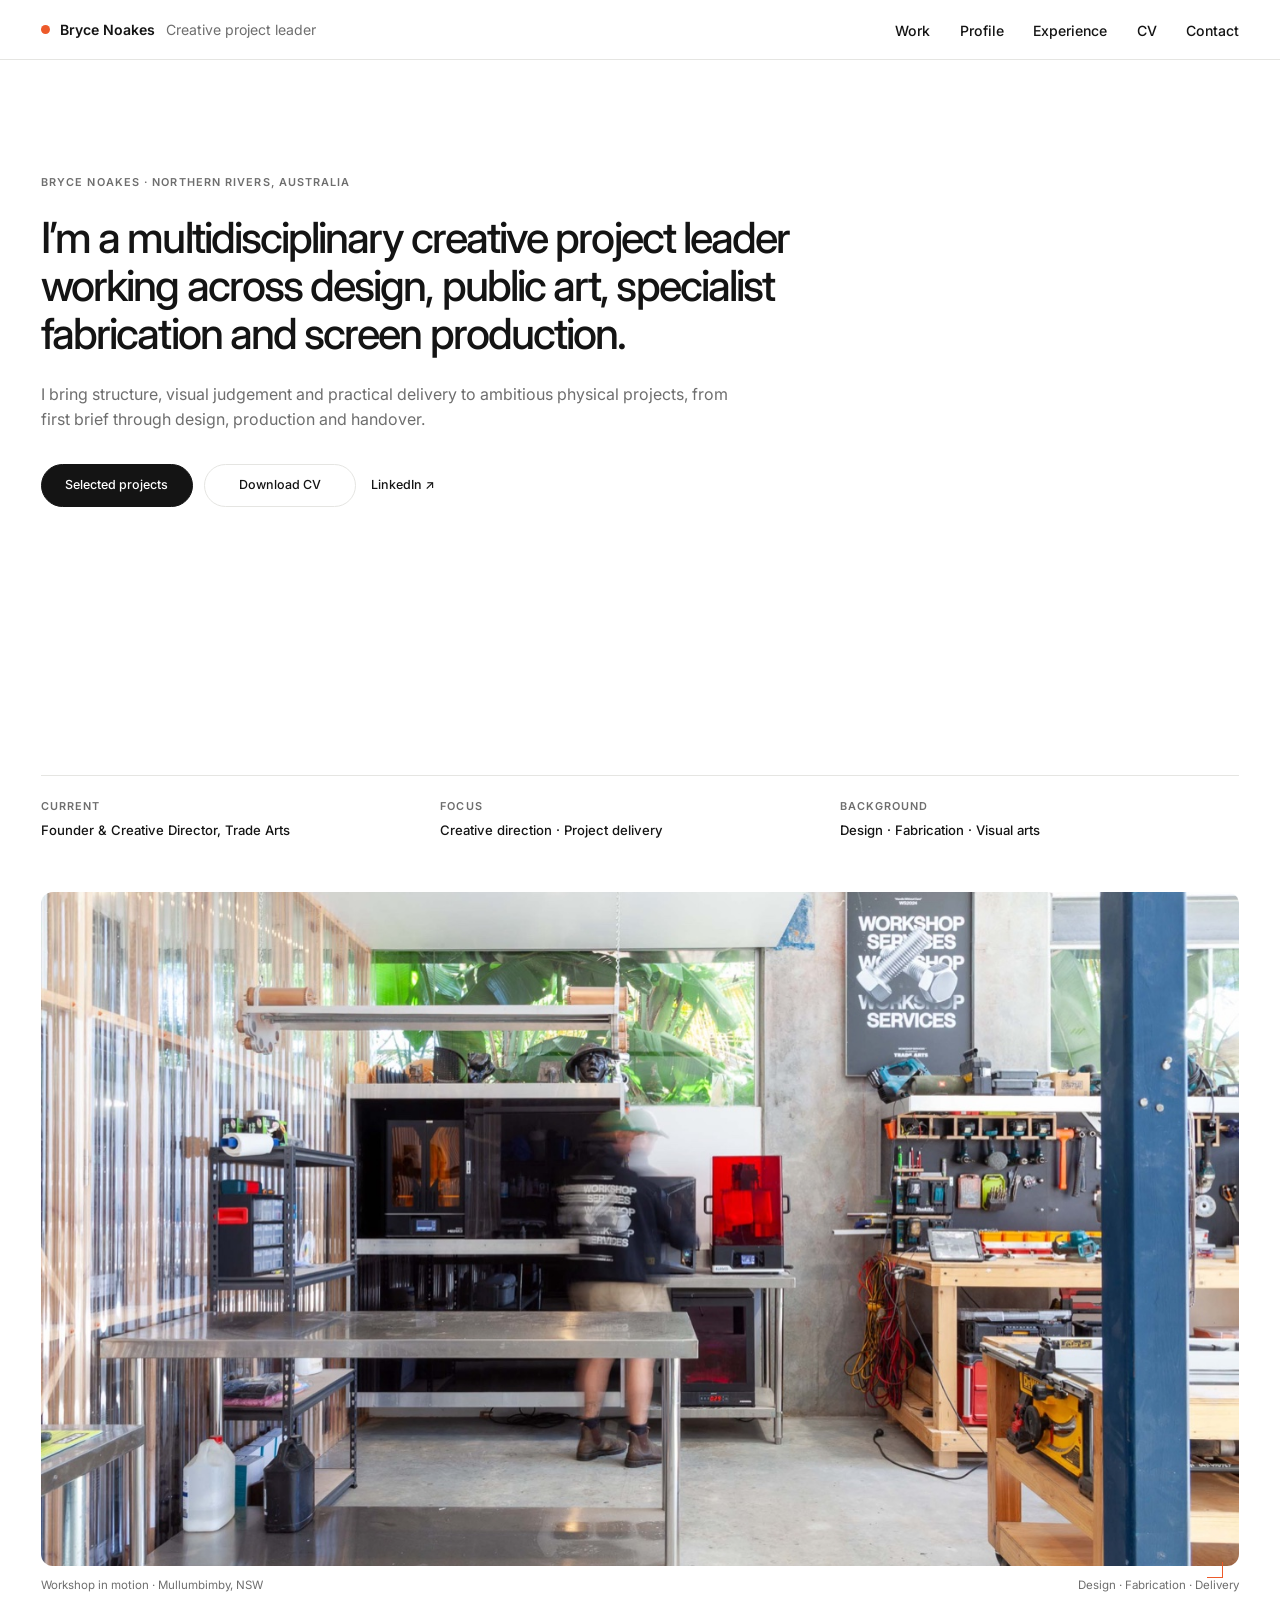
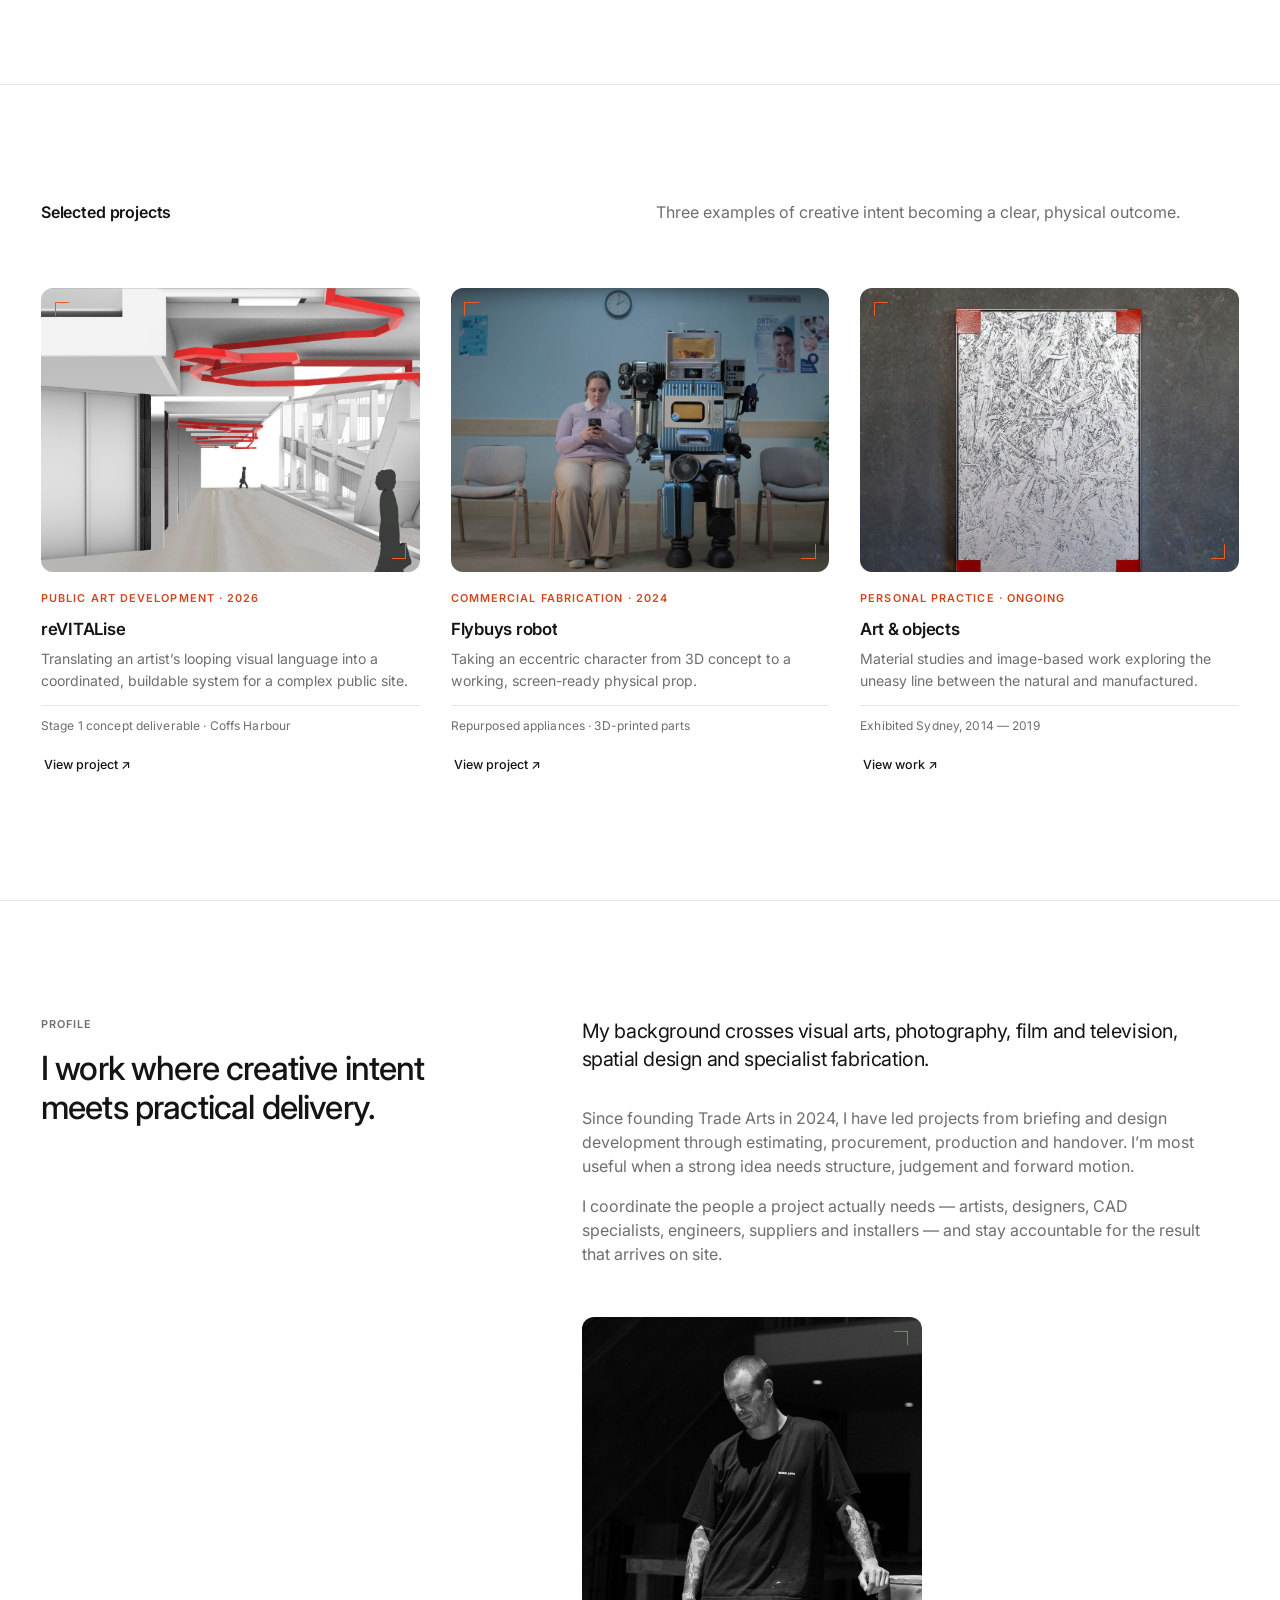
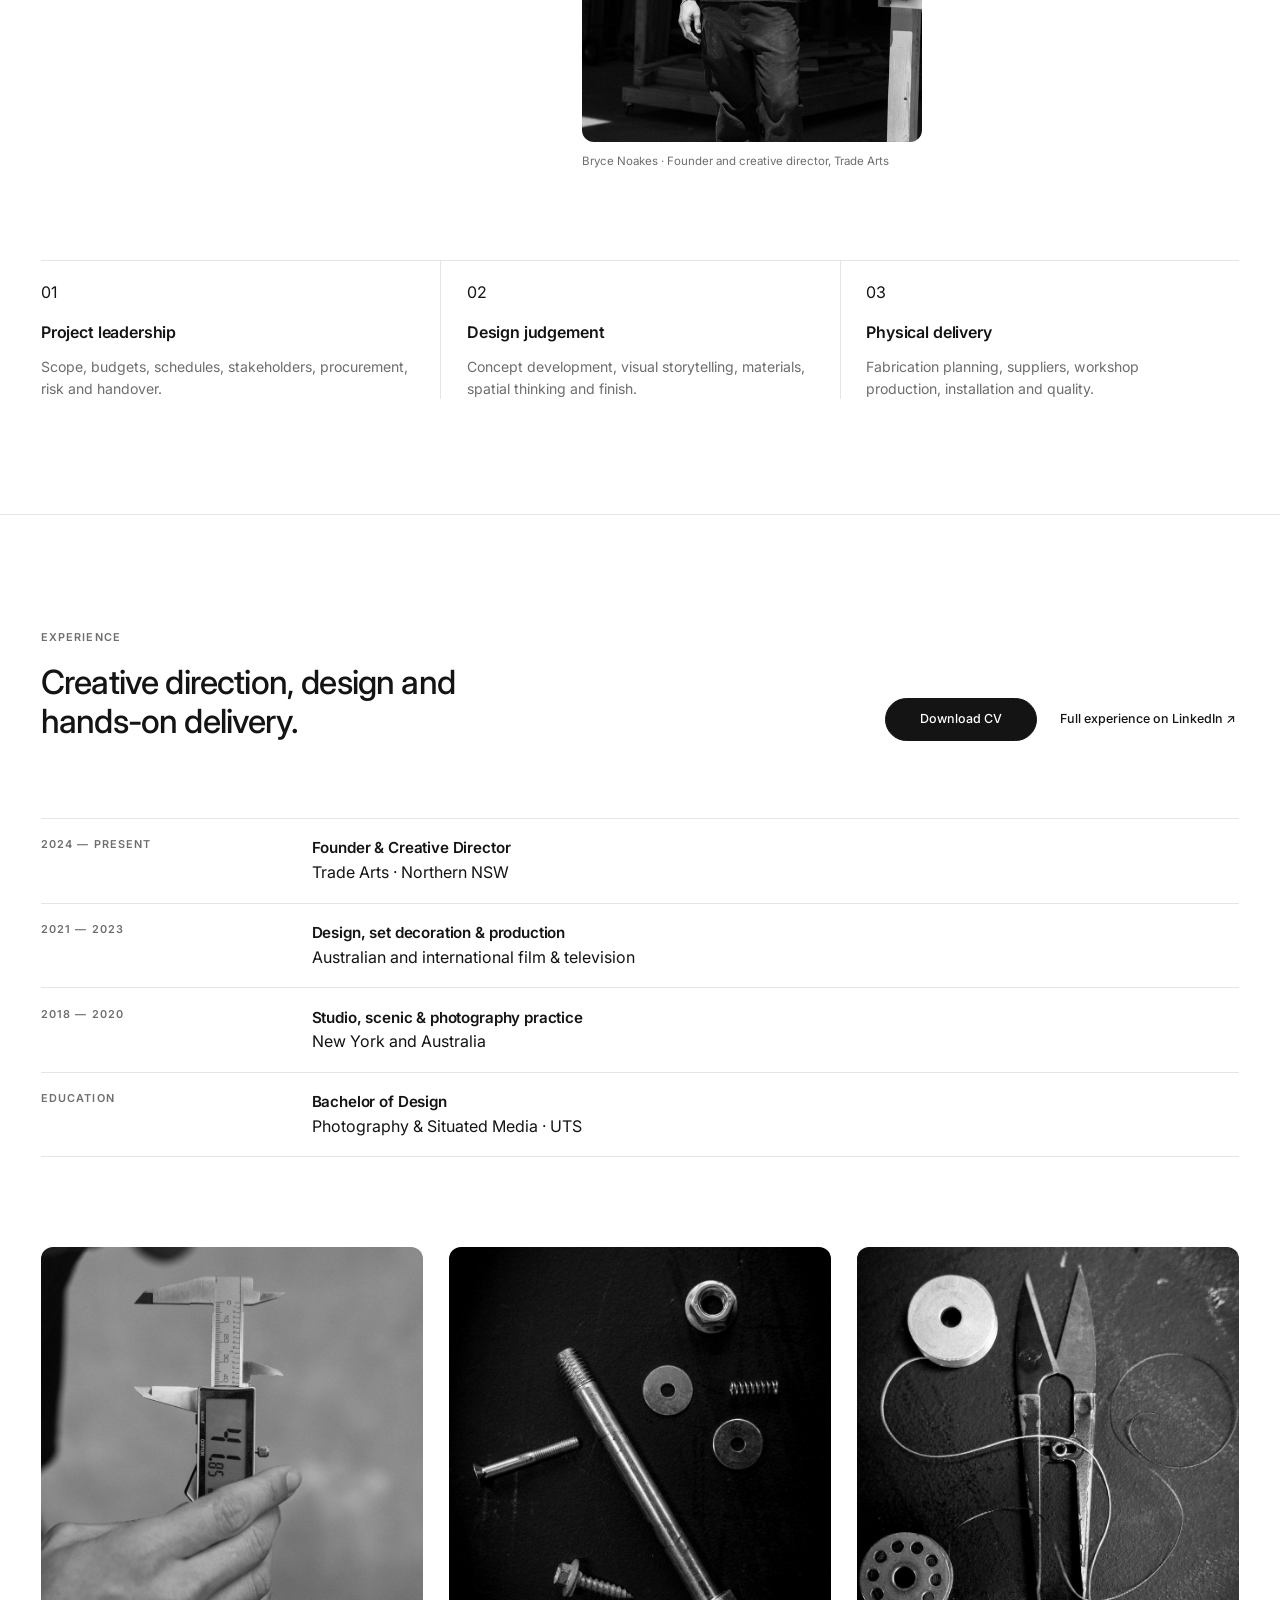
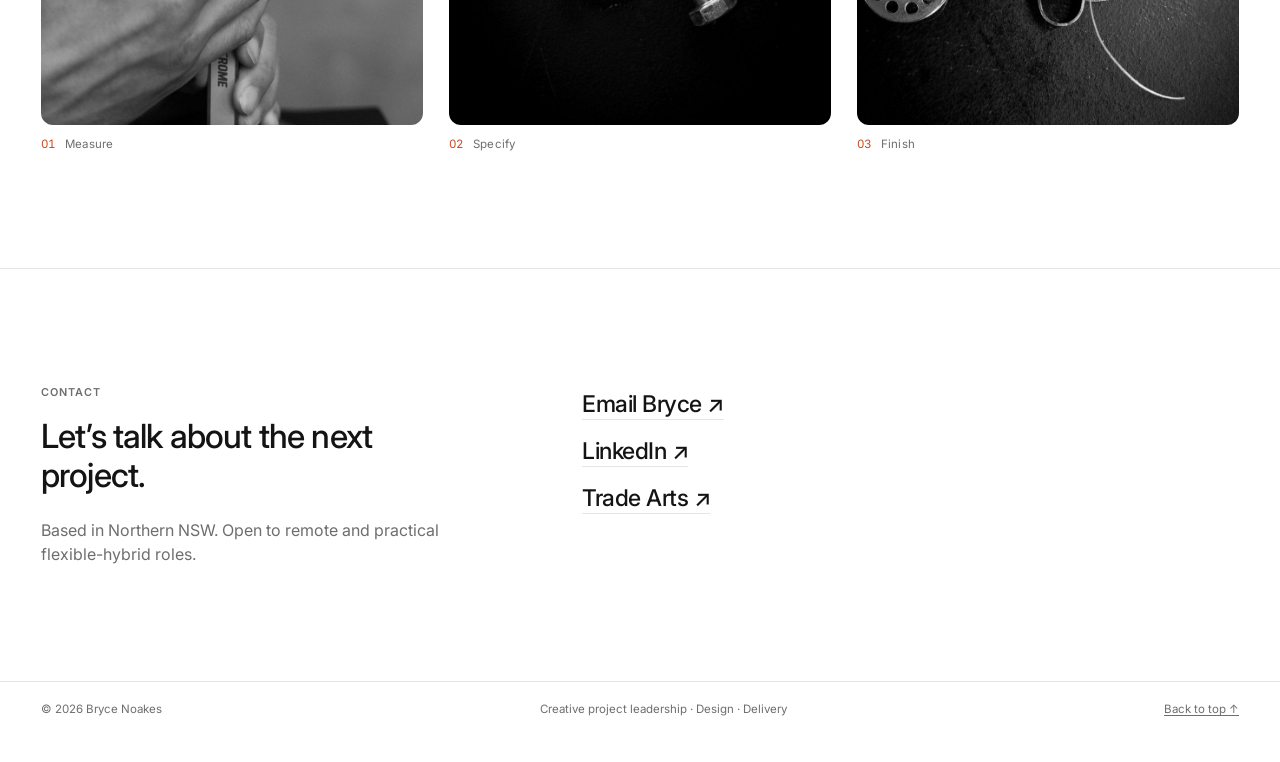
==== index.html @ 1ce93ae6 "Use active workshop production image" ====
<!doctype html>
<html lang="en">
<head>
  <meta charset="utf-8">
  <meta name="viewport" content="width=device-width, initial-scale=1">
  <title>Bryce Noakes — Creative Project Leader</title>
  <meta name="description" content="Bryce Noakes is a design-led creative project leader working across public art, specialist fabrication, exhibitions and screen production.">
  <meta name="theme-color" content="#ffffff">
  <meta property="og:title" content="Bryce Noakes — Creative Project Leader">
  <meta property="og:description" content="Creative judgement, practical delivery and founder-level accountability from first idea to physical outcome.">
  <meta property="og:type" content="website">
  <meta property="og:url" content="https://brycenoakes.net/">
  <meta property="og:image" content="https://brycenoakes.net/images/og-bryce-noakes.jpg">
  <meta name="twitter:card" content="summary_large_image">
  <link rel="icon" href="/favicon.svg" type="image/svg+xml">
  <link rel="preconnect" href="https://fonts.googleapis.com">
  <link rel="preconnect" href="https://fonts.gstatic.com" crossorigin>
  <link href="https://fonts.googleapis.com/css2?family=Inter:wght@400;500;600&amp;display=swap" rel="stylesheet">
  <link rel="stylesheet" href="/styles.css">
  <script src="/script.js" defer></script>
</head>
<body>
  <a class="skip-link" href="#main">Skip to content</a>

  <header class="site-header">
    <a class="wordmark" href="/" aria-label="Bryce Noakes, home">
      <span>Bryce Noakes</span>
      <span>Creative project leader</span>
    </a>

    <button class="menu-toggle" type="button" aria-expanded="false" aria-controls="site-nav">
      <span>Menu</span>
      <span class="menu-icon" aria-hidden="true"></span>
    </button>

    <nav class="site-nav" id="site-nav" aria-label="Primary navigation">
      <a href="#work">Work</a>
      <a href="#profile">Profile</a>
      <a href="#experience">Experience</a>
      <a href="/bryce-noakes-cv.pdf">CV</a>
      <a href="#contact">Contact</a>
    </nav>
  </header>

  <main id="main">
    <section class="hero" id="top">
      <div class="hero-copy reveal">
        <p class="eyebrow">Bryce Noakes · Northern Rivers, Australia</p>
        <h1>
          I’m a multidisciplinary <span class="signal-word">creative project leader</span>
          working across <span class="signal-word">design</span>,
          <span class="signal-word">public art</span>,
          <span class="signal-word">specialist fabrication</span> and
          <span class="signal-word">screen production</span>.
        </h1>
        <p class="hero-intro">
          I bring structure, visual judgement and practical delivery to ambitious
          physical projects, from first brief through design, production and handover.
        </p>
        <div class="link-row">
          <a class="button button-dark" href="#work">Selected projects</a>
          <a class="button" href="/bryce-noakes-cv.pdf">Download CV</a>
          <a class="quiet-link" href="https://au.linkedin.com/in/bryce-noakes-381408269" target="_blank" rel="noopener">LinkedIn ↗</a>
        </div>
      </div>

      <div class="hero-meta reveal">
        <div><span>Current</span><strong>Founder &amp; Creative Director, Trade Arts</strong></div>
        <div><span>Focus</span><strong>Creative direction · Project delivery</strong></div>
        <div><span>Background</span><strong>Design · Fabrication · Visual arts</strong></div>
      </div>
    </section>

    <figure class="studio-hero reveal">
      <img src="/images/studio/workshop-active.jpg"
           srcset="/images/studio/workshop-active-1400.jpg 1400w, /images/studio/workshop-active.jpg 2738w"
           sizes="(max-width: 720px) 100vw, min(100vw, 106rem)"
           width="2738" height="1825"
           alt="Workshop production in motion at Trade Arts, with 3D printers, tools and fabrication benches">
      <figcaption>
        <span>Workshop in motion · Mullumbimby, NSW</span>
        <span>Design · Fabrication · Delivery</span>
      </figcaption>
    </figure>

    <section class="section work-section" id="work">
      <header class="section-head reveal">
        <h2>Selected projects</h2>
        <p>Three examples of creative intent becoming a clear, physical outcome.</p>
      </header>

      <div class="work-grid">
        <article class="work-card reveal">
          <figure class="work-card-image">
            <img src="/images/projects/revitalise/card.jpg" width="1067" height="801" loading="lazy"
                 alt="Terracotta-red reVITALise forms running overhead through the Park Avenue walkway">
          </figure>
          <p class="work-type">Public art development · 2026</p>
          <h3><a href="/work/revitalise/">reVITALise</a></h3>
          <p class="work-note">Translating an artist’s looping visual language into a coordinated, buildable system for a complex public site.</p>
          <p class="work-evidence">Stage 1 concept deliverable · Coffs Harbour</p>
          <span class="arrow-link" aria-hidden="true">View project ↗</span>
        </article>

        <article class="work-card reveal">
          <figure class="work-card-image flybuys-card-image">
            <img src="/images/projects/flybuys/campaign-still.jpg" width="2200" height="1092" loading="lazy"
                 alt="The completed Flybuys robot appearing beside the campaign performer in the final television commercial">
          </figure>
          <p class="work-type">Commercial fabrication · 2024</p>
          <h3><a href="/work/flybuys-robot/">Flybuys robot</a></h3>
          <p class="work-note">Taking an eccentric character from 3D concept to a working, screen-ready physical prop.</p>
          <p class="work-evidence">Repurposed appliances · 3D-printed parts</p>
          <span class="arrow-link" aria-hidden="true">View project ↗</span>
        </article>

        <article class="work-card reveal">
          <figure class="work-card-image">
            <img src="/images/projects/art/card.jpg" width="1000" height="750" loading="lazy"
                 alt="Post Animalism: a brushed aluminium panel with a cast claw form and a small red square, mounted on concrete">
          </figure>
          <p class="work-type">Personal practice · Ongoing</p>
          <h3><a href="/work/art-and-objects/">Art &amp; objects</a></h3>
          <p class="work-note">Material studies and image-based work exploring the uneasy line between the natural and manufactured.</p>
          <p class="work-evidence">Exhibited Sydney, 2014 — 2019</p>
          <span class="arrow-link" aria-hidden="true">View work ↗</span>
        </article>
      </div>
    </section>

    <section class="section profile-section" id="profile">
      <div class="profile-layout">
        <div class="profile-title reveal">
          <p class="eyebrow">Profile</p>
          <h2>I work where creative intent meets practical delivery.</h2>
        </div>
        <div class="profile-copy reveal">
          <p class="profile-lead">
            My background crosses visual arts, photography, film and television,
            spatial design and specialist fabrication.
          </p>
          <p>
            Since founding Trade Arts in 2024, I have led projects from briefing and
            design development through estimating, procurement, production and handover.
            I’m most useful when a strong idea needs structure, judgement and forward motion.
          </p>
          <p>
            I coordinate the people a project actually needs — artists, designers, CAD
            specialists, engineers, suppliers and installers — and stay accountable for
            the result that arrives on site.
          </p>
          <figure class="portrait-image">
            <img src="/images/studio/bryce-portrait-looking-away.jpg" width="1024" height="1535" loading="lazy"
                 alt="Black-and-white portrait of Bryce Noakes looking away in the Trade Arts workshop">
            <figcaption>Bryce Noakes · Founder and creative director, Trade Arts</figcaption>
          </figure>
        </div>
      </div>

      <div class="capability-grid reveal">
        <article>
          <span>01</span>
          <h3>Project leadership</h3>
          <p>Scope, budgets, schedules, stakeholders, procurement, risk and handover.</p>
        </article>
        <article>
          <span>02</span>
          <h3>Design judgement</h3>
          <p>Concept development, visual storytelling, materials, spatial thinking and finish.</p>
        </article>
        <article>
          <span>03</span>
          <h3>Physical delivery</h3>
          <p>Fabrication planning, suppliers, workshop production, installation and quality.</p>
        </article>
      </div>
    </section>

    <section class="section experience-section" id="experience">
      <div class="experience-heading reveal">
        <div>
          <p class="eyebrow">Experience</p>
          <h2>Creative direction, design and hands-on delivery.</h2>
        </div>
        <div class="experience-links">
          <a class="button button-dark" href="/bryce-noakes-cv.pdf">Download CV</a>
          <a class="quiet-link" href="https://au.linkedin.com/in/bryce-noakes-381408269" target="_blank" rel="noopener">Full experience on LinkedIn ↗</a>
        </div>
      </div>

      <div class="timeline reveal">
        <article>
          <p>2024 — present</p>
          <div><h3>Founder &amp; Creative Director</h3><span>Trade Arts · Northern NSW</span></div>
        </article>
        <article>
          <p>2021 — 2023</p>
          <div><h3>Design, set decoration &amp; production</h3><span>Australian and international film &amp; television</span></div>
        </article>
        <article>
          <p>2018 — 2020</p>
          <div><h3>Studio, scenic &amp; photography practice</h3><span>New York and Australia</span></div>
        </article>
        <article>
          <p>Education</p>
          <div><h3>Bachelor of Design</h3><span>Photography &amp; Situated Media · UTS</span></div>
        </article>
      </div>

      <div class="detail-strip reveal">
        <figure>
          <img src="/images/studio/detail-measure.jpg" width="1024" height="1280" loading="lazy"
               alt="Digital vernier callipers measuring a component in the workshop">
          <figcaption><span>01</span> Measure</figcaption>
        </figure>
        <figure>
          <img src="/images/studio/detail-fixings.jpg" width="1024" height="1280" loading="lazy"
               alt="Bolts, washers and fasteners laid out on a black surface">
          <figcaption><span>02</span> Specify</figcaption>
        </figure>
        <figure>
          <img src="/images/studio/detail-finish.jpg" width="1024" height="1280" loading="lazy"
               alt="Thread, bobbins and snips laid out on a workbench">
          <figcaption><span>03</span> Finish</figcaption>
        </figure>
      </div>
    </section>

    <section class="contact-section" id="contact">
      <div class="contact-inner reveal">
        <div class="contact-lead">
          <p class="eyebrow">Contact</p>
          <h2>Let’s talk about the next project.</h2>
          <p class="contact-note">Based in Northern NSW. Open to remote and practical flexible-hybrid roles.</p>
        </div>
        <div class="contact-links">
          <a id="email-link" href="#">Email Bryce ↗</a>
          <a href="https://au.linkedin.com/in/bryce-noakes-381408269" target="_blank" rel="noopener">LinkedIn ↗</a>
          <a href="https://www.tradearts.work" target="_blank" rel="noopener">Trade Arts ↗</a>
        </div>
      </div>
    </section>
  </main>

  <footer class="site-footer">
    <p>© <span id="year">2026</span> Bryce Noakes</p>
    <p>Creative project leadership · Design · Delivery</p>
    <a href="#top">Back to top ↑</a>
  </footer>
</body>
</html>
---- styles.css ----
:root {
  --white: #ffffff;
  --ink: #141414;
  --muted: #6e6e6e;
  --line: #e5e5e2;
  --soft: #f6f6f4;
  /* --orange is the identity mark: dot, rules, registration marks, focus ring.
     --orange-ink is the same hue darkened to clear 4.5:1 on white for text. */
  --orange: #ed5a2a;
  --orange-ink: #cd4720;
  --sans: "Inter", "Helvetica Neue", Arial, sans-serif;
  --gutter: clamp(1.25rem, 3.2vw, 3rem);
  --content: 100rem;
}

*,
*::before,
*::after {
  box-sizing: border-box;
}

html {
  scroll-behavior: smooth;
  scroll-padding-top: 4.5rem;
}

body {
  margin: 0;
  overflow-x: hidden;
  background: var(--white);
  color: var(--ink);
  font-family: var(--sans);
  font-size: 1rem;
  line-height: 1.5;
  text-rendering: optimizeLegibility;
  -webkit-font-smoothing: antialiased;
}

body.menu-open {
  overflow: hidden;
}

img {
  display: block;
  width: 100%;
  height: auto;
}

a {
  color: inherit;
  text-underline-offset: 0.2em;
  transition: color 180ms ease, background-color 180ms ease, border-color 180ms ease;
}

a:hover {
  color: var(--orange-ink);
}

.text-roll-mask {
  display: inline-block;
  height: 1.25em;
  overflow: hidden;
  vertical-align: bottom;
}

.text-roll-track {
  display: flex;
  flex-direction: column;
  line-height: 1.25;
  transform: translateY(0);
  transition: transform 380ms cubic-bezier(0.22, 1, 0.36, 1);
  will-change: transform;
}

.text-roll-face {
  display: block;
  flex: 0 0 1.25em;
  white-space: nowrap;
}

.text-roll-face:last-child {
  color: var(--orange-ink);
}

.text-roll:hover .text-roll-track,
.text-roll:focus-visible .text-roll-track {
  transform: translateY(-50%);
}

button,
a {
  -webkit-tap-highlight-color: transparent;
}

:focus-visible {
  outline: 2px solid var(--orange);
  outline-offset: 4px;
}

h1,
h2,
h3,
p,
figure {
  margin-top: 0;
}

h1,
h2,
h3 {
  font-family: var(--sans);
  font-weight: 500;
  letter-spacing: -0.025em;
}

.skip-link {
  position: fixed;
  top: 0.75rem;
  left: 0.75rem;
  z-index: 1000;
  transform: translateY(-200%);
  padding: 0.65rem 0.9rem;
  background: var(--ink);
  color: var(--white);
  font-size: 0.78rem;
  text-decoration: none;
}

.skip-link:focus {
  transform: translateY(0);
}

.site-header {
  position: sticky;
  top: 0;
  z-index: 100;
  display: flex;
  align-items: center;
  justify-content: space-between;
  gap: 2rem;
  min-height: 3.75rem;
  padding: 0.85rem var(--gutter);
  background: rgba(255, 255, 255, 0.95);
  border-bottom: 1px solid var(--line);
  backdrop-filter: blur(16px);
}

.wordmark {
  display: flex;
  align-items: center;
  gap: 0.65rem;
  color: var(--ink);
  font-size: 0.88rem;
  font-weight: 600;
  text-decoration: none;
}

.wordmark::before {
  width: 0.56rem;
  height: 0.56rem;
  flex: 0 0 auto;
  border-radius: 50%;
  background: var(--orange);
  content: "";
}

.wordmark span:last-child {
  color: var(--muted);
  font-weight: 400;
}

.site-nav {
  display: flex;
  align-items: center;
  gap: clamp(1.25rem, 2.3vw, 2.4rem);
}

.site-nav a {
  color: var(--ink);
  font-size: 0.88rem;
  font-weight: 500;
  text-decoration: none;
}

.site-nav a:hover {
  color: var(--orange-ink);
}

.menu-toggle {
  display: none;
}

.menu-toggle > span:first-child {
  position: absolute;
  width: 1px;
  height: 1px;
  overflow: hidden;
  clip: rect(0 0 0 0);
  clip-path: inset(50%);
  white-space: nowrap;
}

.eyebrow,
.work-type,
.hero-meta span,
.timeline > article > p {
  margin: 0;
  color: var(--muted);
  font-size: 0.68rem;
  font-weight: 600;
  letter-spacing: 0.1em;
  line-height: 1.45;
  text-transform: uppercase;
}

.hero,
.section,
.contact-inner,
.site-footer,
.case-main {
  width: min(100%, calc(var(--content) + (2 * var(--gutter))));
  margin-inline: auto;
}

.hero {
  display: flex;
  /* Capped so tall viewports do not open an arbitrary void above the meta rail. */
  min-height: min(calc(100svh - 3.75rem), 52rem);
  flex-direction: column;
  justify-content: space-between;
  gap: clamp(3rem, 6vw, 5rem);
  padding: clamp(4.5rem, 9vw, 8.5rem) var(--gutter) clamp(2.25rem, 4vw, 4rem);
}

.hero-copy {
  max-width: 56rem;
}

.hero h1 {
  max-width: 32ch;
  margin: 1.35rem 0 1.6rem;
  font-size: clamp(2.15rem, 3.35vw, 3.55rem);
  font-weight: 500;
  letter-spacing: -0.045em;
  line-height: 1.12;
}

.signal-word {
  background-image: linear-gradient(var(--orange), var(--orange));
  background-position: 0 100%;
  background-repeat: no-repeat;
  background-size: 0 1px;
  transition:
    color 260ms ease,
    background-size 420ms cubic-bezier(0.22, 1, 0.36, 1),
    letter-spacing 420ms cubic-bezier(0.22, 1, 0.36, 1);
}

.hero-intro {
  max-width: 43rem;
  margin-bottom: 2rem;
  color: var(--muted);
  font-size: clamp(1rem, 1.2vw, 1.12rem);
  line-height: 1.55;
}

.link-row {
  display: flex;
  flex-wrap: wrap;
  align-items: center;
  gap: 0.7rem;
}

.button {
  position: relative;
  display: inline-flex;
  min-width: 9.5rem;
  min-height: 2.65rem;
  align-items: center;
  justify-content: center;
  padding: 0.7rem 1.25rem;
  border: 1px solid var(--line);
  border-radius: 999px;
  color: var(--ink);
  font-size: 0.78rem;
  font-weight: 500;
  text-decoration: none;
}

.button::after {
  position: absolute;
  right: 0.52rem;
  bottom: 0.34rem;
  width: 0.24rem;
  height: 0.24rem;
  background: var(--orange);
  content: "";
  opacity: 0;
  transform: scale(0.3);
  transition:
    opacity 180ms ease,
    transform 320ms cubic-bezier(0.22, 1, 0.36, 1);
}

.button:hover {
  background: var(--soft);
  color: var(--ink);
}

.button-dark {
  border-color: var(--ink);
  background: var(--ink);
  color: var(--white);
}

.button-dark:hover {
  border-color: var(--orange-ink);
  background: var(--orange-ink);
  color: var(--white);
}

.quiet-link,
.arrow-link {
  --motion-x: 0px;
  --motion-y: 0px;
  position: relative;
  display: inline-flex;
  align-items: center;
  padding: 0.65rem 0.2rem;
  font-size: 0.78rem;
  font-weight: 500;
  text-decoration: none;
  transform: translate3d(var(--motion-x), var(--motion-y), 0);
  transition:
    color 180ms ease,
    transform 360ms cubic-bezier(0.22, 1, 0.36, 1);
}

.quiet-link::after,
.arrow-link::after {
  position: absolute;
  right: 0.2rem;
  bottom: 0.46rem;
  left: 0.2rem;
  height: 1px;
  background: var(--orange);
  content: "";
  transform: scaleX(0);
  transform-origin: right;
  transition: transform 380ms cubic-bezier(0.22, 1, 0.36, 1);
}

.quiet-link:hover::after,
.quiet-link:focus-visible::after,
.arrow-link:hover::after,
.arrow-link:focus-visible::after {
  transform: scaleX(1);
  transform-origin: left;
}

.hero-meta {
  display: grid;
  grid-template-columns: repeat(3, minmax(0, 1fr));
  border-top: 1px solid var(--line);
}

.hero-meta > div {
  min-width: 0;
  padding: 1rem 1.2rem 0 0;
}

.hero-meta strong {
  display: block;
  margin-top: 0.35rem;
  font-size: 0.82rem;
  font-weight: 500;
}

.studio-hero {
  position: relative;
  width: min(100%, calc(var(--content) + (2 * var(--gutter))));
  margin: 0 auto;
  padding: 0 var(--gutter) clamp(4rem, 7vw, 7rem);
}

.studio-hero::after {
  position: absolute;
  right: calc(var(--gutter) + 1rem);
  bottom: calc(clamp(4rem, 7vw, 7rem) + 1rem);
  width: 1rem;
  height: 1rem;
  border-right: 1px solid var(--orange);
  border-bottom: 1px solid var(--orange);
  content: "";
}

.studio-hero img {
  aspect-ratio: 16 / 9;
  border-radius: 0.75rem;
  object-fit: cover;
  object-position: center 55%;
}

.studio-hero figcaption {
  display: flex;
  justify-content: space-between;
  gap: 1rem;
  padding-top: 0.7rem;
}

.section {
  padding: clamp(5.5rem, 9vw, 9rem) var(--gutter);
  border-top: 1px solid var(--line);
}

.section-head {
  display: grid;
  grid-template-columns: minmax(0, 1fr) minmax(0, 1fr);
  gap: 2rem;
  align-items: start;
  margin-bottom: clamp(3rem, 5vw, 5.5rem);
}

.section-head h2 {
  margin-bottom: 0;
  font-size: 1rem;
  font-weight: 600;
  letter-spacing: -0.01em;
}

.section-head p {
  max-width: 36rem;
  margin-bottom: 0;
  color: var(--muted);
  font-size: 1rem;
}

.work-grid {
  display: grid;
  grid-template-columns: repeat(3, minmax(0, 1fr));
  gap: clamp(3.5rem, 6vw, 6rem) clamp(1.25rem, 2.4vw, 2.4rem);
}

.work-card {
  position: relative;
  display: flex;
  min-width: 0;
  flex-direction: column;
}

.work-card-image {
  position: relative;
  overflow: hidden;
  margin: 0 0 1.15rem;
  aspect-ratio: 4 / 3;
  border-radius: 0.75rem;
  background: var(--soft);
}

.work-card-image::before,
.work-card-image::after {
  position: absolute;
  z-index: 2;
  width: 0.9rem;
  height: 0.9rem;
  pointer-events: none;
  content: "";
}

.work-card-image::before {
  top: 0.85rem;
  left: 0.85rem;
  border-top: 1px solid var(--orange);
  border-left: 1px solid var(--orange);
}

.work-card-image::after {
  right: 0.85rem;
  bottom: 0.85rem;
  border-right: 1px solid var(--orange);
  border-bottom: 1px solid var(--orange);
}

.work-card-image img {
  width: 100%;
  height: 100%;
  object-fit: cover;
  transition: transform 600ms cubic-bezier(0.2, 0.65, 0.3, 1);
}

.flybuys-card-image img {
  object-position: 54% center;
}

.work-card:hover .work-card-image img {
  transform: scale(1.018);
}

.work-card h3 {
  margin: 0.55rem 0 0.5rem;
  font-size: 1.05rem;
  font-weight: 600;
  letter-spacing: -0.015em;
}

.work-card h3 a {
  text-decoration: none;
}

/* The title link owns the whole card, so there is one clear link per project. */
.work-card h3 a::after {
  position: absolute;
  inset: 0;
  content: "";
}

.work-note {
  margin-bottom: 0.9rem;
  color: var(--muted);
  font-size: 0.88rem;
}

.work-evidence {
  margin: 0 0 0.65rem;
  padding-top: 0.7rem;
  border-top: 1px solid var(--line);
  color: var(--muted);
  font-size: 0.75rem;
  letter-spacing: 0.01em;
}

.work-card .arrow-link {
  margin-top: auto;
}

.work-type {
  color: var(--orange-ink);
}

.profile-layout {
  display: grid;
  grid-template-columns: minmax(0, 0.8fr) minmax(0, 1.2fr);
  gap: clamp(3rem, 8vw, 9rem);
  align-items: start;
}

.profile-title h2,
.experience-heading h2,
.contact-inner h2,
.case-story h2 {
  margin: 1.05rem 0 0;
  font-size: clamp(1.8rem, 2.6vw, 2.75rem);
  line-height: 1.18;
}

.profile-lead {
  max-width: 38rem;
  margin-bottom: 2rem;
  font-size: clamp(1.15rem, 1.55vw, 1.42rem);
  letter-spacing: -0.02em;
  line-height: 1.45;
}

.profile-copy > p:not(.profile-lead) {
  max-width: 39rem;
  color: var(--muted);
}

.capability-grid {
  display: grid;
  grid-template-columns: repeat(3, minmax(0, 1fr));
  margin-top: clamp(4rem, 7vw, 7rem);
  border-top: 1px solid var(--line);
}

.capability-grid article {
  position: relative;
  padding: 1.2rem clamp(1.2rem, 2vw, 2.2rem) 0 0;
}

.capability-grid article::before {
  position: absolute;
  top: -1px;
  right: 0;
  left: 0;
  height: 1px;
  background: var(--orange);
  content: "";
  transform: scaleX(0);
  transform-origin: left;
  transition: transform 460ms cubic-bezier(0.22, 1, 0.36, 1);
}

.capability-grid article + article {
  padding-left: clamp(1.2rem, 2vw, 2.2rem);
  border-left: 1px solid var(--line);
}

.capability-grid .eyebrow {
  color: var(--orange-ink);
}

.capability-grid h3 {
  margin: 1rem 0 0.75rem;
  font-size: 1rem;
  font-weight: 600;
  letter-spacing: -0.01em;
  transition:
    color 220ms ease,
    transform 420ms cubic-bezier(0.22, 1, 0.36, 1);
}

.capability-grid p:last-child {
  max-width: 23rem;
  margin-bottom: 0;
  color: var(--muted);
  font-size: 0.88rem;
}

/* Portrait is capped well below its 1024 px source width so it stays sharp on
   high-density displays. */
.portrait-image {
  position: relative;
  width: min(100%, 21.25rem);
  margin: clamp(2.5rem, 4vw, 3.5rem) 0 0;
}

.portrait-image img {
  aspect-ratio: 4 / 5;
  border-radius: 0.75rem;
  object-fit: cover;
  object-position: center 20%;
}

.portrait-image::after {
  position: absolute;
  right: 0.85rem;
  top: 0.85rem;
  width: 0.9rem;
  height: 0.9rem;
  border-top: 1px solid var(--orange);
  border-right: 1px solid var(--orange);
  content: "";
}

.portrait-image figcaption {
  padding-top: 0.7rem;
}

.experience-heading {
  display: grid;
  grid-template-columns: minmax(0, 0.8fr) minmax(0, 1.2fr);
  gap: clamp(3rem, 8vw, 9rem);
  align-items: end;
  margin-bottom: clamp(3rem, 6vw, 6rem);
}

.experience-heading > p {
  max-width: 38rem;
  margin-bottom: 0;
  color: var(--muted);
}

.timeline {
  border-top: 1px solid var(--line);
}

.timeline > article {
  position: relative;
  display: grid;
  grid-template-columns: minmax(7rem, 0.42fr) minmax(0, 1.58fr);
  gap: 1.5rem;
  padding: 1.15rem 0;
  border-bottom: 1px solid var(--line);
}

.timeline > article::before {
  position: absolute;
  top: 50%;
  left: 0;
  width: 0.35rem;
  height: 1px;
  background: var(--orange);
  content: "";
  transform: scaleX(0);
  transform-origin: left;
  transition: transform 320ms cubic-bezier(0.22, 1, 0.36, 1);
}

.timeline h3 {
  margin-bottom: 0;
  font-size: 0.95rem;
  font-weight: 600;
  letter-spacing: -0.01em;
  transition:
    color 220ms ease,
    transform 420ms cubic-bezier(0.22, 1, 0.36, 1);
}

.timeline article > p:last-child {
  margin-bottom: 0;
  color: var(--muted);
  font-size: 0.88rem;
}

.experience-links {
  display: flex;
  flex-wrap: wrap;
  align-items: center;
  justify-content: flex-end;
  gap: 0.7rem 1.25rem;
}

/* Measured detail register: monochrome, small, consistently framed. */
.detail-strip {
  display: grid;
  grid-template-columns: repeat(3, minmax(0, 1fr));
  gap: clamp(1rem, 2vw, 2rem);
  margin-top: clamp(4rem, 7vw, 7rem);
}

.detail-strip figure {
  margin: 0;
}

.detail-strip img {
  aspect-ratio: 4 / 5;
  border-radius: 0.75rem;
  background: var(--soft);
  object-fit: cover;
}

.detail-strip figcaption {
  display: flex;
  gap: 0.6rem;
  padding-top: 0.7rem;
  font-size: 0.72rem;
  letter-spacing: 0.02em;
}

.detail-strip figcaption span {
  color: var(--orange-ink);
  font-variant-numeric: tabular-nums;
}

.contact-section {
  border-top: 1px solid var(--line);
  background: var(--white);
}

.contact-inner {
  display: grid;
  grid-template-columns: minmax(0, 0.8fr) minmax(0, 1.2fr);
  gap: clamp(3rem, 8vw, 9rem);
  align-items: start;
  padding: clamp(5.5rem, 9vw, 9rem) var(--gutter);
}

.contact-inner h2 {
  max-width: 18ch;
}

.contact-note {
  max-width: 30rem;
  margin: 1.4rem 0 0;
  color: var(--muted);
}

.contact-links {
  display: flex;
  flex-direction: column;
  align-items: flex-start;
  gap: 0.7rem;
}

.contact-links a {
  border-bottom: 1px solid var(--line);
  font-size: clamp(1.2rem, 1.8vw, 1.7rem);
  font-weight: 500;
  letter-spacing: -0.02em;
  text-decoration: none;
}

.site-footer {
  display: flex;
  justify-content: space-between;
  gap: 1rem;
  padding: 1.2rem var(--gutter) 2rem;
  border-top: 1px solid var(--line);
  color: var(--muted);
  font-size: 0.72rem;
}

.case-main {
  padding-inline: var(--gutter);
}

.case-hero {
  padding: clamp(5.5rem, 9vw, 9rem) 0 clamp(3.5rem, 6vw, 6rem);
}

.case-hero-grid {
  display: grid;
  grid-template-columns: minmax(0, 1.35fr) minmax(18rem, 0.65fr);
  gap: clamp(3rem, 8vw, 9rem);
  align-items: end;
}

.case-hero h1 {
  max-width: 16ch;
  margin: 1.25rem 0 0;
  font-size: clamp(2.8rem, 5vw, 5.5rem);
  font-weight: 500;
  letter-spacing: -0.05em;
  line-height: 1.03;
}

.case-summary {
  max-width: 35rem;
  margin-bottom: 0;
  color: var(--muted);
  font-size: clamp(1rem, 1.3vw, 1.15rem);
}

.case-cover {
  position: relative;
  overflow: hidden;
  margin: 0;
  border-radius: 0.75rem;
  background: var(--soft);
}

.case-cover::before,
.case-cover::after {
  position: absolute;
  z-index: 2;
  width: 1rem;
  height: 1rem;
  pointer-events: none;
  content: "";
}

.case-cover::before {
  top: 1rem;
  left: 1rem;
  border-top: 1px solid var(--orange);
  border-left: 1px solid var(--orange);
}

.case-cover::after {
  right: 1rem;
  bottom: 1rem;
  border-right: 1px solid var(--orange);
  border-bottom: 1px solid var(--orange);
}

.case-cover img {
  max-height: 52rem;
  object-fit: cover;
}

/* Concept renders top out at 1424 px, so they are never shown wider than that. */
.case-cover-render {
  max-width: 44rem;
}

.case-cover-render img {
  aspect-ratio: 1424 / 800;
}

.case-content {
  padding-bottom: clamp(5rem, 9vw, 9rem);
}

.case-facts {
  display: grid;
  grid-template-columns: repeat(3, minmax(0, 1fr));
  margin-top: clamp(3rem, 5vw, 5rem);
  border-top: 1px solid var(--line);
}

.case-facts > div {
  padding: 1.1rem 1.4rem 0 0;
}

.case-facts > div + div {
  padding-left: 1.4rem;
  border-left: 1px solid var(--line);
}

.case-facts dt {
  display: block;
  margin-bottom: 0.35rem;
  color: var(--muted);
  font-size: 0.68rem;
  font-weight: 600;
  letter-spacing: 0.1em;
  text-transform: uppercase;
}

.case-facts dd {
  margin: 0;
  font-size: 0.88rem;
  font-weight: 500;
}

.case-story {
  display: grid;
  grid-template-columns: minmax(0, 0.8fr) minmax(0, 1.2fr);
  gap: clamp(3rem, 8vw, 9rem);
  padding: clamp(5.5rem, 9vw, 9rem) 0;
  border-top: 1px solid var(--line);
}

.case-story-copy {
  max-width: 42rem;
}

.case-story-copy p {
  color: var(--muted);
}

.case-story-copy p:first-child {
  color: var(--ink);
  font-size: clamp(1.15rem, 1.55vw, 1.42rem);
  letter-spacing: -0.02em;
  line-height: 1.45;
}

.case-story-copy p:last-child {
  margin-bottom: 0;
}

.case-gallery {
  display: grid;
  grid-template-columns: repeat(2, minmax(0, 1fr));
  gap: clamp(1rem, 2vw, 2rem);
  padding-bottom: clamp(5.5rem, 9vw, 9rem);
}

.case-gallery figure,
.art-case-grid figure {
  overflow: hidden;
  margin: 0;
  border-radius: 0.75rem;
  background: var(--soft);
}

figcaption {
  padding: 0.7rem 0 0;
  color: var(--muted);
  font-size: 0.72rem;
}

.case-gallery img {
  width: 100%;
  aspect-ratio: 4 / 3;
  object-fit: cover;
}

.case-gallery-flybuys img {
  aspect-ratio: 3 / 4;
}

.case-gallery-render {
  max-width: 70rem;
}

.case-gallery-render img {
  aspect-ratio: 11 / 8;
}

/* Works are shown no larger than their source supports at 2x. */
.art-case-grid {
  display: grid;
  grid-template-columns: repeat(2, minmax(0, 31.25rem));
  justify-content: space-between;
  gap: clamp(2.5rem, 5vw, 5rem) clamp(1rem, 2vw, 2rem);
  padding-bottom: clamp(5.5rem, 9vw, 9rem);
}

.art-case-grid figure {
  overflow: visible;
  margin: 0;
  background: transparent;
}

.art-case-grid figure:nth-child(2) {
  align-self: end;
}

.art-case-grid figure:nth-child(3) {
  grid-column: 1 / -1;
  max-width: 40rem;
  margin-inline: auto;
}

.art-case-grid img {
  aspect-ratio: 2 / 3;
  border-radius: 0.75rem;
  object-fit: cover;
}

.art-case-grid figure:nth-child(3) img {
  aspect-ratio: 1280 / 914;
}

.case-story-head {
  align-self: start;
}

.case-aside {
  max-width: 12rem;
  margin: clamp(2rem, 3.5vw, 3rem) 0 0;
}

.case-aside img {
  border-radius: 0.75rem;
  background: var(--soft);
}

.case-next {
  padding: clamp(5.5rem, 9vw, 9rem) var(--gutter);
  border-top: 1px solid var(--line);
  background: var(--soft);
  text-align: center;
}

.case-next p {
  margin-bottom: 0.8rem;
}

.case-next a {
  font-size: clamp(1.8rem, 3vw, 3.25rem);
  font-weight: 500;
  letter-spacing: -0.04em;
  text-decoration: none;
}

.reveal {
  opacity: 0;
  transform: translateY(0.45rem);
  transition: opacity 500ms ease, transform 500ms ease;
}

.reveal.is-visible {
  opacity: 1;
  transform: translateY(0);
}

@media (hover: hover) and (pointer: fine) {
  .signal-word:hover {
    color: var(--orange-ink);
    background-size: 100% 1px;
    letter-spacing: -0.032em;
  }

  .button:hover::after,
  .button:focus-visible::after {
    opacity: 1;
    transform: scale(1);
  }

  .capability-grid article:hover::before {
    transform: scaleX(1);
  }

  .capability-grid article:hover h3 {
    color: var(--orange-ink);
    transform: translateX(0.32rem);
  }

  .timeline > article:hover::before {
    transform: scaleX(1);
  }

  .timeline > article:hover h3 {
    color: var(--orange-ink);
    transform: translateX(0.52rem);
  }
}

@media (max-width: 1000px) {
  .work-grid {
    grid-template-columns: repeat(2, minmax(0, 1fr));
  }

  .work-card:last-child {
    grid-column: 1 / -1;
    max-width: calc(50% - clamp(0.625rem, 1.2vw, 1.2rem));
  }
}

@media (max-width: 900px) {
  .profile-layout,
  .experience-heading,
  .contact-inner,
  .case-hero-grid,
  .case-story {
    gap: 2.5rem;
  }

  .capability-grid {
    grid-template-columns: 1fr;
  }

  .capability-grid article {
    padding: 1.2rem 0;
    border-bottom: 1px solid var(--line);
  }

  .capability-grid article + article {
    padding-left: 0;
    border-left: 0;
  }
}

@media (max-width: 720px) {
  html {
    scroll-padding-top: 3.75rem;
  }

  .site-header {
    min-height: 3.75rem;
  }

  .wordmark {
    gap: 0.5rem;
    font-size: 0.8rem;
  }

  .wordmark span:last-child {
    display: none;
  }

  .menu-toggle {
    position: relative;
    z-index: 102;
    display: grid;
    width: 2.5rem;
    height: 2.5rem;
    place-items: center;
    padding: 0;
    border: 0;
    background: transparent;
    color: var(--ink);
    cursor: pointer;
  }

  .menu-icon,
  .menu-icon::before,
  .menu-icon::after {
    display: block;
    width: 1.1rem;
    height: 1px;
    background: currentColor;
    content: "";
    transition: transform 180ms ease, opacity 180ms ease;
  }

  .menu-icon {
    position: relative;
  }

  .menu-icon::before {
    position: absolute;
    top: -0.34rem;
  }

  .menu-icon::after {
    position: absolute;
    top: 0.34rem;
  }

  .menu-toggle[aria-expanded="true"] .menu-icon {
    background: transparent;
  }

  .menu-toggle[aria-expanded="true"] .menu-icon::before {
    top: 0;
    transform: rotate(45deg);
  }

  .menu-toggle[aria-expanded="true"] .menu-icon::after {
    top: 0;
    transform: rotate(-45deg);
  }

  .site-nav {
    position: fixed;
    inset: 3.75rem 0 0;
    z-index: 101;
    display: flex;
    visibility: hidden;
    flex-direction: column;
    align-items: flex-start;
    gap: 0;
    padding: 2rem var(--gutter);
    background: var(--white);
    opacity: 0;
    transform: translateY(-0.5rem);
    transition: opacity 180ms ease, transform 180ms ease, visibility 180ms;
  }

  .site-nav.is-open {
    visibility: visible;
    opacity: 1;
    transform: translateY(0);
  }

  .site-nav a {
    width: 100%;
    padding: 1.1rem 0;
    border-bottom: 1px solid var(--line);
    font-size: 1.05rem;
  }

  .hero {
    min-height: min(calc(92svh - 3.75rem), 40rem);
    gap: 3rem;
    padding-top: clamp(4rem, 14vw, 6rem);
  }

  .hero h1 {
    max-width: none;
    margin: 1.05rem 0 1.3rem;
    font-size: clamp(1.85rem, 8vw, 2.5rem);
    line-height: 1.14;
  }

  .hero-intro {
    font-size: 0.96rem;
  }

  .hero-meta {
    grid-template-columns: 1fr;
  }

  .hero-meta > div {
    display: grid;
    grid-template-columns: 5.25rem 1fr;
    gap: 0.75rem;
    padding: 0.75rem 0;
    border-bottom: 1px solid var(--line);
  }

  .hero-meta strong {
    margin: 0;
    font-size: 0.78rem;
  }

  .studio-hero {
    padding-bottom: 4rem;
  }

  .studio-hero::after {
    bottom: 5rem;
  }

  .studio-hero img {
    aspect-ratio: 4 / 3;
  }

  .studio-hero figcaption {
    flex-direction: column;
    gap: 0.15rem;
  }

  .section {
    padding-top: 4.75rem;
    padding-bottom: 4.75rem;
  }

  .section-head,
  .work-grid,
  .profile-layout,
  .experience-heading,
  .contact-inner,
  .case-hero-grid,
  .case-story {
    grid-template-columns: 1fr;
  }

  .section-head {
    gap: 1rem;
    margin-bottom: 2.75rem;
  }

  .work-grid {
    gap: 3.5rem;
  }

  .work-card:last-child {
    max-width: none;
  }

  .experience-links {
    justify-content: flex-start;
  }

  .profile-layout,
  .experience-heading,
  .contact-inner,
  .case-hero-grid,
  .case-story {
    gap: 2rem;
  }

  .profile-title h2,
  .experience-heading h2,
  .contact-inner h2,
  .case-story h2 {
    font-size: 1.8rem;
  }

  .profile-lead,
  .case-story-copy p:first-child {
    font-size: 1.08rem;
  }

  /* Small screens read the details as a snapped strip rather than three
     illegible thumbnails. Scrolling stays inside the strip. */
  .detail-strip {
    display: flex;
    gap: 0.75rem;
    margin-top: 3.5rem;
    padding-bottom: 0.5rem;
    overflow-x: auto;
    scroll-snap-type: x mandatory;
    scrollbar-width: none;
  }

  .detail-strip::-webkit-scrollbar {
    display: none;
  }

  .detail-strip figure {
    flex: 0 0 58%;
    scroll-snap-align: start;
  }

  .portrait-image {
    width: min(100%, 17rem);
    margin-top: 2.25rem;
  }

  .timeline > article {
    grid-template-columns: 1fr;
    gap: 0.35rem;
  }

  .contact-links a {
    font-size: 1.2rem;
  }

  .site-footer {
    flex-direction: column;
  }

  .case-main {
    padding-inline: var(--gutter);
  }

  .case-hero {
    padding: 4.75rem 0 3rem;
  }

  .case-hero h1 {
    max-width: none;
    font-size: clamp(2.4rem, 12vw, 3.4rem);
  }

  .case-facts {
    grid-template-columns: 1fr;
  }

  .case-facts > div,
  .case-facts > div + div {
    padding: 0.9rem 0;
    border-bottom: 1px solid var(--line);
    border-left: 0;
  }

  .case-story {
    padding: 4.75rem 0;
  }

  .case-gallery,
  .art-case-grid {
    grid-template-columns: 1fr;
  }

  .case-gallery img {
    height: auto;
    aspect-ratio: 4 / 3;
  }

  .art-case-grid figure:nth-child(n) {
    grid-column: auto;
  }

  .art-case-grid img {
    min-height: 0;
    aspect-ratio: 2 / 3;
  }

  .art-case-grid figure:nth-child(3) img {
    aspect-ratio: 4 / 3;
  }

  .case-next {
    padding-top: 4.75rem;
    padding-bottom: 4.75rem;
  }

  .case-next a {
    font-size: 1.8rem;
  }
}

@media (prefers-reduced-motion: reduce) {
  html {
    scroll-behavior: auto;
  }

  *,
  *::before,
  *::after {
    scroll-behavior: auto !important;
    transition-duration: 0.01ms !important;
    animation-duration: 0.01ms !important;
    animation-iteration-count: 1 !important;
  }

  .reveal {
    opacity: 1;
    transform: none;
  }

  .text-roll-track,
  .text-roll:hover .text-roll-track,
  .text-roll:focus-visible .text-roll-track {
    transform: none;
  }

  .quiet-link,
  .arrow-link {
    --motion-x: 0px !important;
    --motion-y: 0px !important;
  }
}
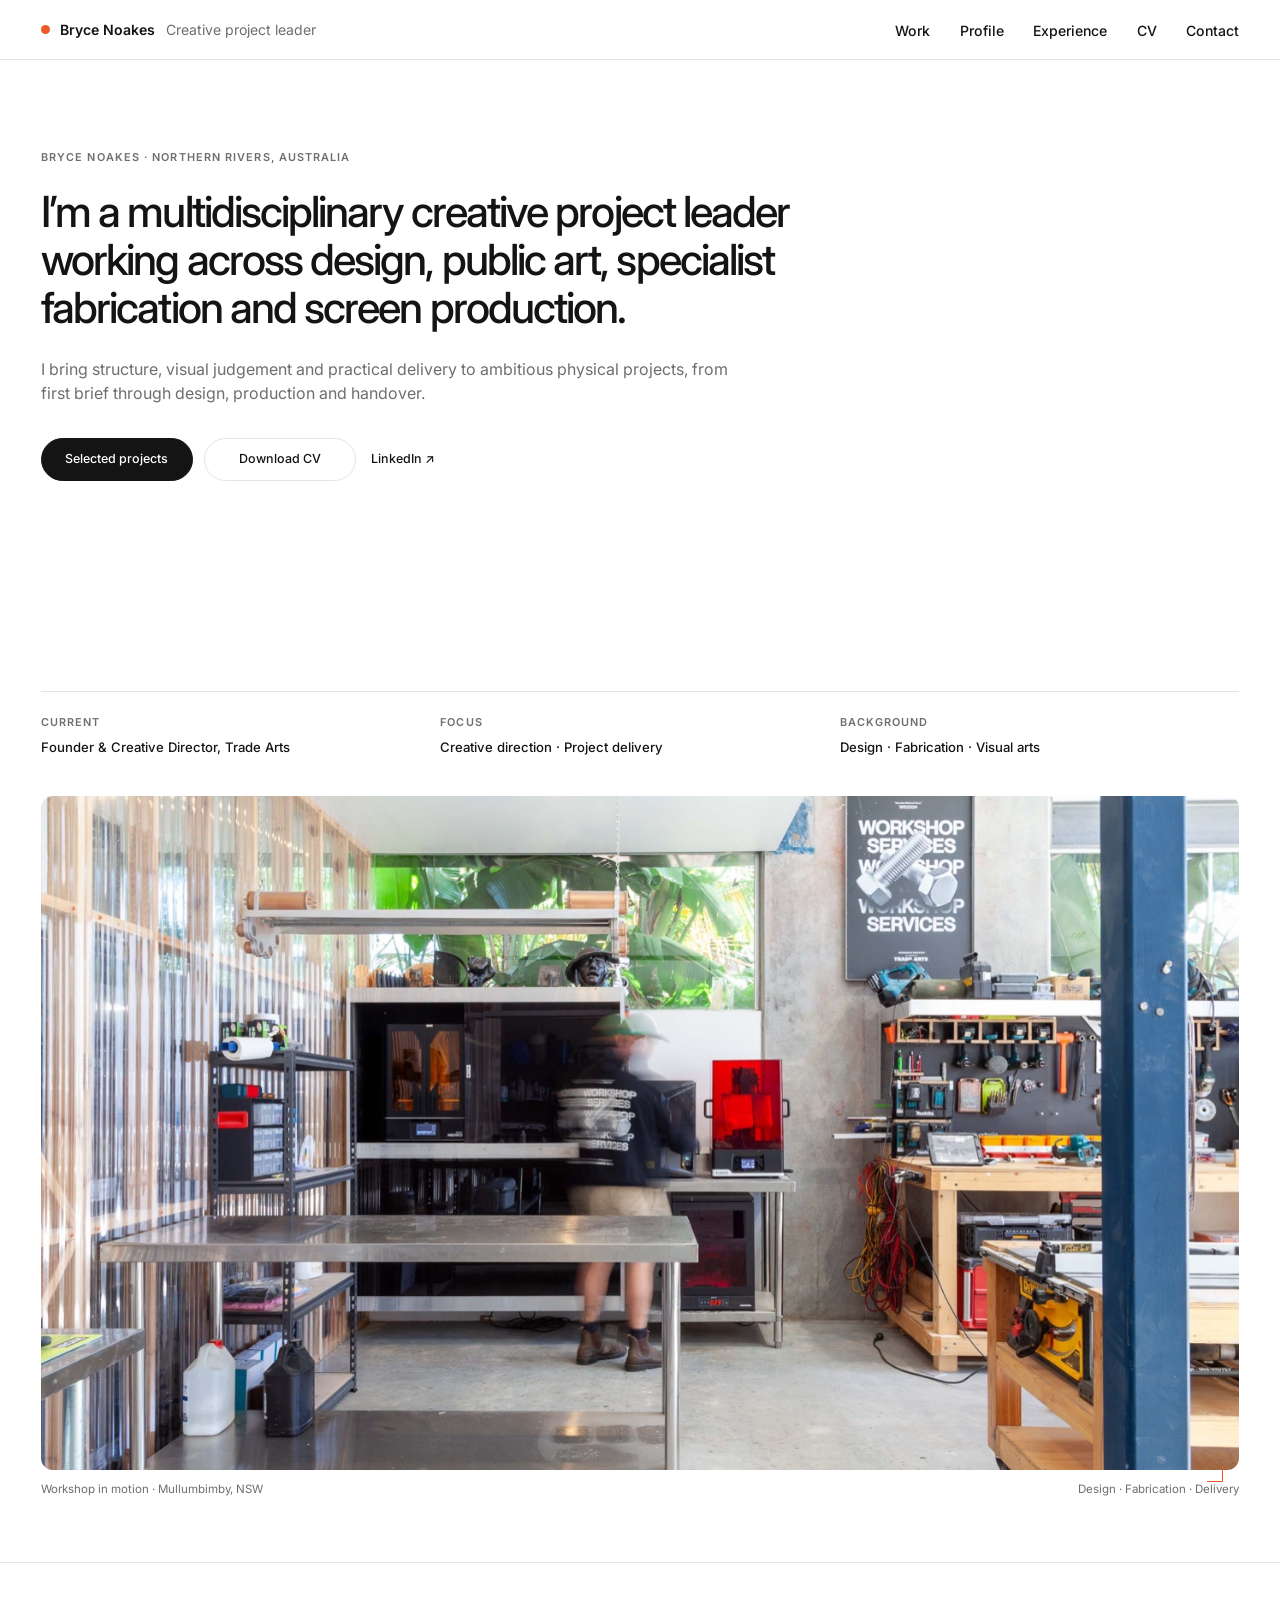
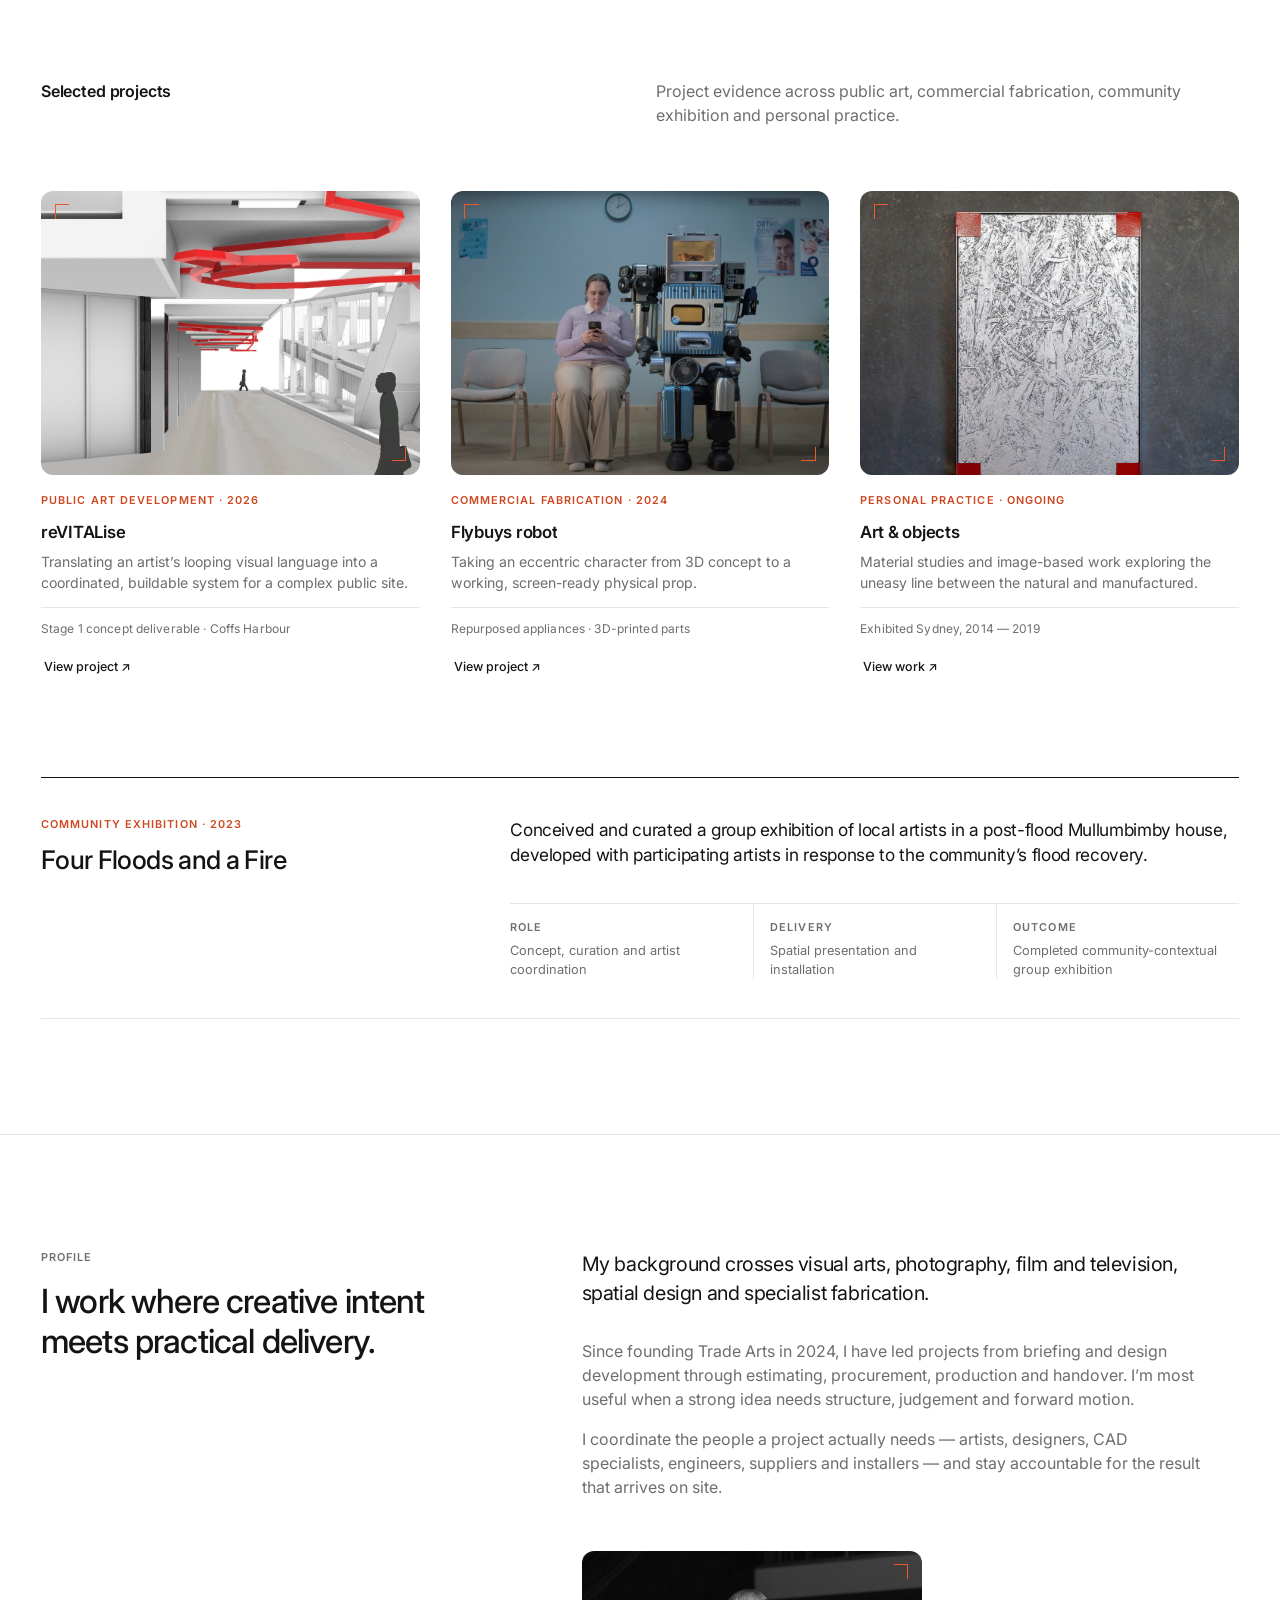
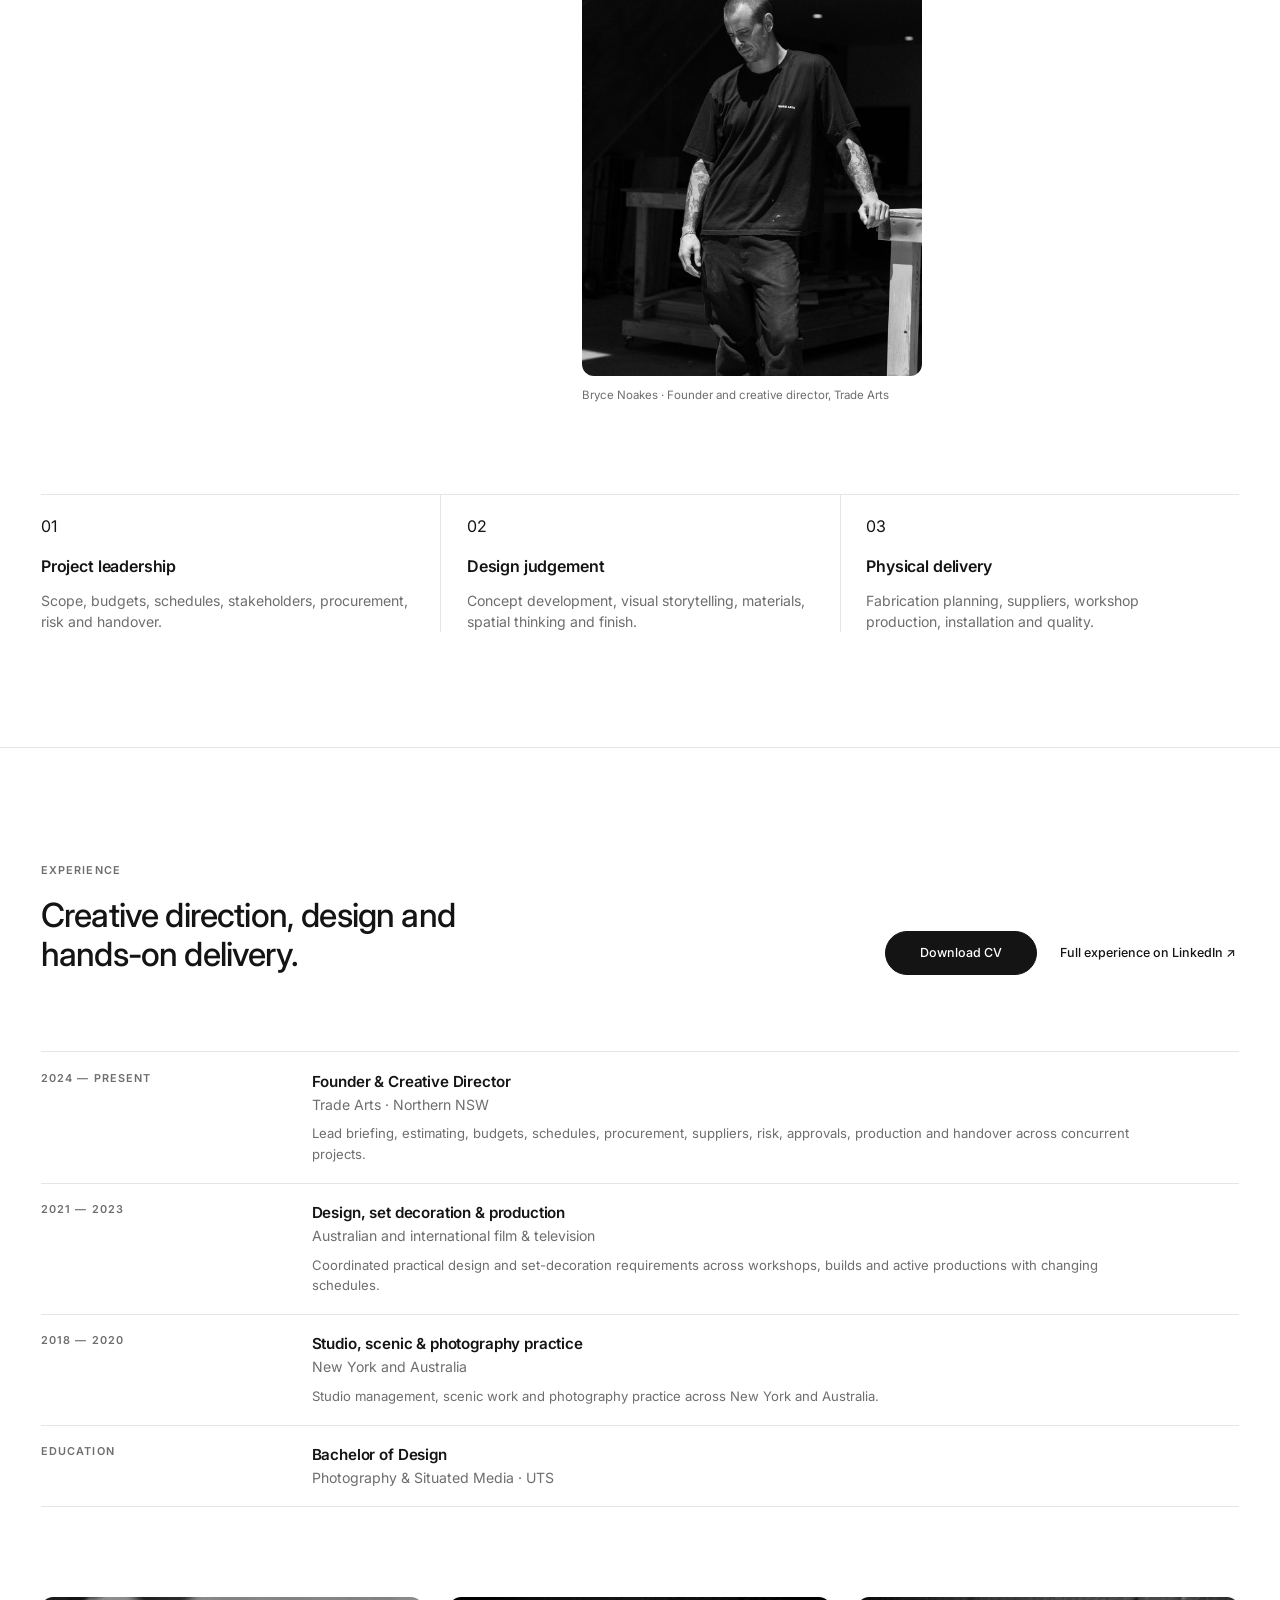
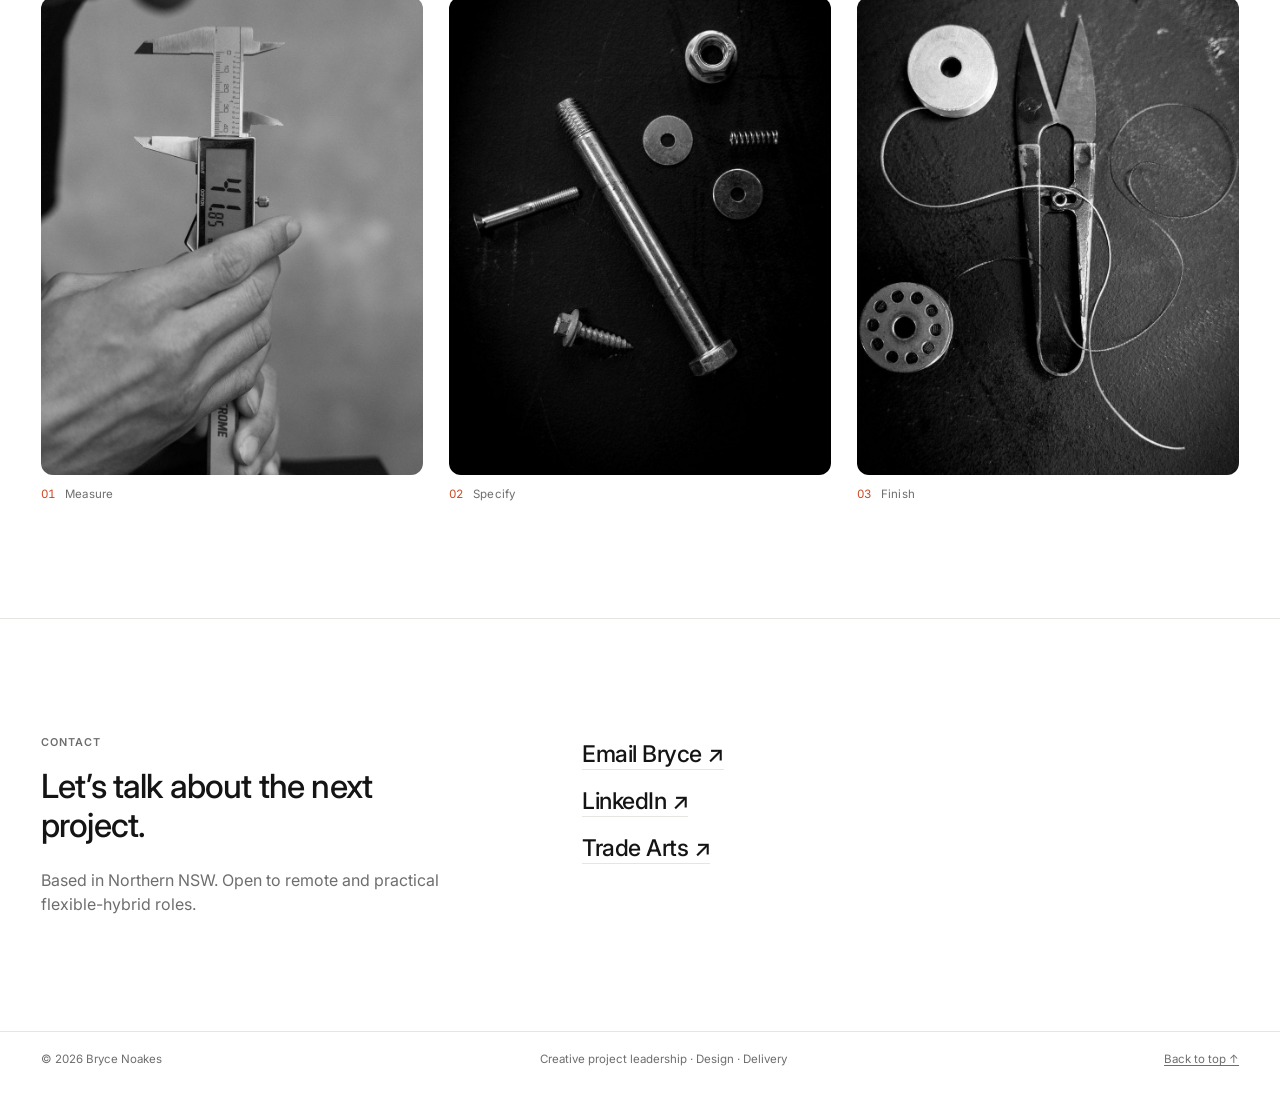
==== commit 223348de: "Strengthen project evidence and recruiter scanning" ====
--- a/index.html
+++ b/index.html
@@ -12,12 +12,35 @@
   <meta property="og:url" content="https://brycenoakes.net/">
   <meta property="og:image" content="https://brycenoakes.net/images/og-bryce-noakes.jpg">
   <meta name="twitter:card" content="summary_large_image">
+  <link rel="canonical" href="https://brycenoakes.net/">
   <link rel="icon" href="/favicon.svg" type="image/svg+xml">
   <link rel="preconnect" href="https://fonts.googleapis.com">
   <link rel="preconnect" href="https://fonts.gstatic.com" crossorigin>
   <link href="https://fonts.googleapis.com/css2?family=Inter:wght@400;500;600&amp;display=swap" rel="stylesheet">
   <link rel="stylesheet" href="/styles.css">
   <script src="/script.js" defer></script>
+  <script type="application/ld+json">
+    {
+      "@context": "https://schema.org",
+      "@type": "Person",
+      "name": "Bryce Noakes",
+      "url": "https://brycenoakes.net/",
+      "image": "https://brycenoakes.net/images/studio/bryce-portrait-looking-away.jpg",
+      "jobTitle": "Creative Project Leader and Founder",
+      "worksFor": {
+        "@type": "Organization",
+        "name": "Trade Arts",
+        "url": "https://www.tradearts.work"
+      },
+      "alumniOf": {
+        "@type": "CollegeOrUniversity",
+        "name": "University of Technology Sydney"
+      },
+      "sameAs": [
+        "https://au.linkedin.com/in/bryce-noakes-381408269"
+      ]
+    }
+  </script>
 </head>
 <body>
   <a class="skip-link" href="#main">Skip to content</a>
@@ -86,7 +109,7 @@
     <section class="section work-section" id="work">
       <header class="section-head reveal">
         <h2>Selected projects</h2>
-        <p>Three examples of creative intent becoming a clear, physical outcome.</p>
+        <p>Project evidence across public art, commercial fabrication, community exhibition and personal practice.</p>
       </header>
 
       <div class="work-grid">
@@ -126,6 +149,23 @@
           <span class="arrow-link" aria-hidden="true">View work ↗</span>
         </article>
       </div>
+
+      <article class="community-evidence reveal" aria-labelledby="four-floods-title">
+        <div>
+          <p class="work-type">Community exhibition · 2023</p>
+          <h3 id="four-floods-title">Four Floods and a Fire</h3>
+        </div>
+        <p class="community-evidence-summary">
+          Conceived and curated a group exhibition of local artists in a post-flood
+          Mullumbimby house, developed with participating artists in response to the
+          community’s flood recovery.
+        </p>
+        <dl>
+          <div><dt>Role</dt><dd>Concept, curation and artist coordination</dd></div>
+          <div><dt>Delivery</dt><dd>Spatial presentation and installation</dd></div>
+          <div><dt>Outcome</dt><dd>Completed community-contextual group exhibition</dd></div>
+        </dl>
+      </article>
     </section>
 
     <section class="section profile-section" id="profile">
@@ -191,15 +231,27 @@
       <div class="timeline reveal">
         <article>
           <p>2024 — present</p>
-          <div><h3>Founder &amp; Creative Director</h3><span>Trade Arts · Northern NSW</span></div>
+          <div>
+            <h3>Founder &amp; Creative Director</h3>
+            <span>Trade Arts · Northern NSW</span>
+            <p class="timeline-detail">Lead briefing, estimating, budgets, schedules, procurement, suppliers, risk, approvals, production and handover across concurrent projects.</p>
+          </div>
         </article>
         <article>
           <p>2021 — 2023</p>
-          <div><h3>Design, set decoration &amp; production</h3><span>Australian and international film &amp; television</span></div>
+          <div>
+            <h3>Design, set decoration &amp; production</h3>
+            <span>Australian and international film &amp; television</span>
+            <p class="timeline-detail">Coordinated practical design and set-decoration requirements across workshops, builds and active productions with changing schedules.</p>
+          </div>
         </article>
         <article>
           <p>2018 — 2020</p>
-          <div><h3>Studio, scenic &amp; photography practice</h3><span>New York and Australia</span></div>
+          <div>
+            <h3>Studio, scenic &amp; photography practice</h3>
+            <span>New York and Australia</span>
+            <p class="timeline-detail">Studio management, scenic work and photography practice across New York and Australia.</p>
+          </div>
         </article>
         <article>
           <p>Education</p>
--- a/styles.css
+++ b/styles.css
@@ -225,11 +225,11 @@
 .hero {
   display: flex;
   /* Capped so tall viewports do not open an arbitrary void above the meta rail. */
-  min-height: min(calc(100svh - 3.75rem), 52rem);
+  min-height: min(calc(92svh - 3.75rem), 46rem);
   flex-direction: column;
   justify-content: space-between;
-  gap: clamp(3rem, 6vw, 5rem);
-  padding: clamp(4.5rem, 9vw, 8.5rem) var(--gutter) clamp(2.25rem, 4vw, 4rem);
+  gap: clamp(2.5rem, 4vw, 4rem);
+  padding: clamp(3.75rem, 7vw, 6.5rem) var(--gutter) clamp(1.75rem, 3vw, 2.75rem);
 }
 
 .hero-copy {
@@ -380,13 +380,13 @@
   position: relative;
   width: min(100%, calc(var(--content) + (2 * var(--gutter))));
   margin: 0 auto;
-  padding: 0 var(--gutter) clamp(4rem, 7vw, 7rem);
+  padding: 0 var(--gutter) clamp(3rem, 5vw, 5rem);
 }
 
 .studio-hero::after {
   position: absolute;
   right: calc(var(--gutter) + 1rem);
-  bottom: calc(clamp(4rem, 7vw, 7rem) + 1rem);
+  bottom: calc(clamp(3rem, 5vw, 5rem) + 1rem);
   width: 1rem;
   height: 1rem;
   border-right: 1px solid var(--orange);
@@ -535,6 +535,61 @@
 
 .work-type {
   color: var(--orange-ink);
+}
+
+.community-evidence {
+  display: grid;
+  grid-template-columns: minmax(12rem, 0.7fr) minmax(18rem, 1.3fr);
+  gap: 1.5rem clamp(2rem, 6vw, 7rem);
+  margin-top: clamp(4rem, 7vw, 7rem);
+  padding: clamp(1.5rem, 3vw, 2.5rem) 0;
+  border-top: 1px solid var(--ink);
+  border-bottom: 1px solid var(--line);
+}
+
+.community-evidence h3 {
+  margin: 0.55rem 0 0;
+  font-size: clamp(1.35rem, 2vw, 2rem);
+}
+
+.community-evidence-summary {
+  max-width: 48rem;
+  margin: 0;
+  font-size: clamp(1.05rem, 1.35vw, 1.25rem);
+  letter-spacing: -0.02em;
+  line-height: 1.5;
+}
+
+.community-evidence dl {
+  display: grid;
+  grid-column: 2;
+  grid-template-columns: repeat(3, minmax(0, 1fr));
+  margin: 0;
+  border-top: 1px solid var(--line);
+}
+
+.community-evidence dl > div {
+  padding: 0.9rem 1rem 0 0;
+}
+
+.community-evidence dl > div + div {
+  padding-left: 1rem;
+  border-left: 1px solid var(--line);
+}
+
+.community-evidence dt {
+  margin-bottom: 0.35rem;
+  color: var(--muted);
+  font-size: 0.68rem;
+  font-weight: 600;
+  letter-spacing: 0.1em;
+  text-transform: uppercase;
+}
+
+.community-evidence dd {
+  margin: 0;
+  color: var(--muted);
+  font-size: 0.8rem;
 }
 
 .profile-layout {
@@ -697,6 +752,20 @@
     transform 420ms cubic-bezier(0.22, 1, 0.36, 1);
 }
 
+.timeline article > div > span {
+  display: block;
+  color: var(--muted);
+  font-size: 0.88rem;
+}
+
+.timeline-detail {
+  max-width: 52rem;
+  margin: 0.55rem 0 0;
+  color: var(--muted);
+  font-size: 0.82rem;
+  line-height: 1.55;
+}
+
 .timeline article > p:last-child {
   margin-bottom: 0;
   color: var(--muted);
@@ -874,7 +943,7 @@
 
 .case-facts {
   display: grid;
-  grid-template-columns: repeat(3, minmax(0, 1fr));
+  grid-template-columns: repeat(auto-fit, minmax(12rem, 1fr));
   margin-top: clamp(3rem, 5vw, 5rem);
   border-top: 1px solid var(--line);
 }
@@ -1216,9 +1285,9 @@
   }
 
   .hero {
-    min-height: min(calc(92svh - 3.75rem), 40rem);
-    gap: 3rem;
-    padding-top: clamp(4rem, 14vw, 6rem);
+    min-height: min(calc(86svh - 3.75rem), 37rem);
+    gap: 2.5rem;
+    padding-top: clamp(3.5rem, 12vw, 5rem);
   }
 
   .hero h1 {
@@ -1250,11 +1319,11 @@
   }
 
   .studio-hero {
-    padding-bottom: 4rem;
+    padding-bottom: 3rem;
   }
 
   .studio-hero::after {
-    bottom: 5rem;
+    bottom: 4rem;
   }
 
   .studio-hero img {
@@ -1292,6 +1361,24 @@
 
   .work-card:last-child {
     max-width: none;
+  }
+
+  .community-evidence {
+    grid-template-columns: 1fr;
+    gap: 1.5rem;
+    margin-top: 4rem;
+  }
+
+  .community-evidence dl {
+    grid-column: auto;
+    grid-template-columns: 1fr;
+  }
+
+  .community-evidence dl > div,
+  .community-evidence dl > div + div {
+    padding: 0.8rem 0;
+    border-bottom: 1px solid var(--line);
+    border-left: 0;
   }
 
   .experience-links {
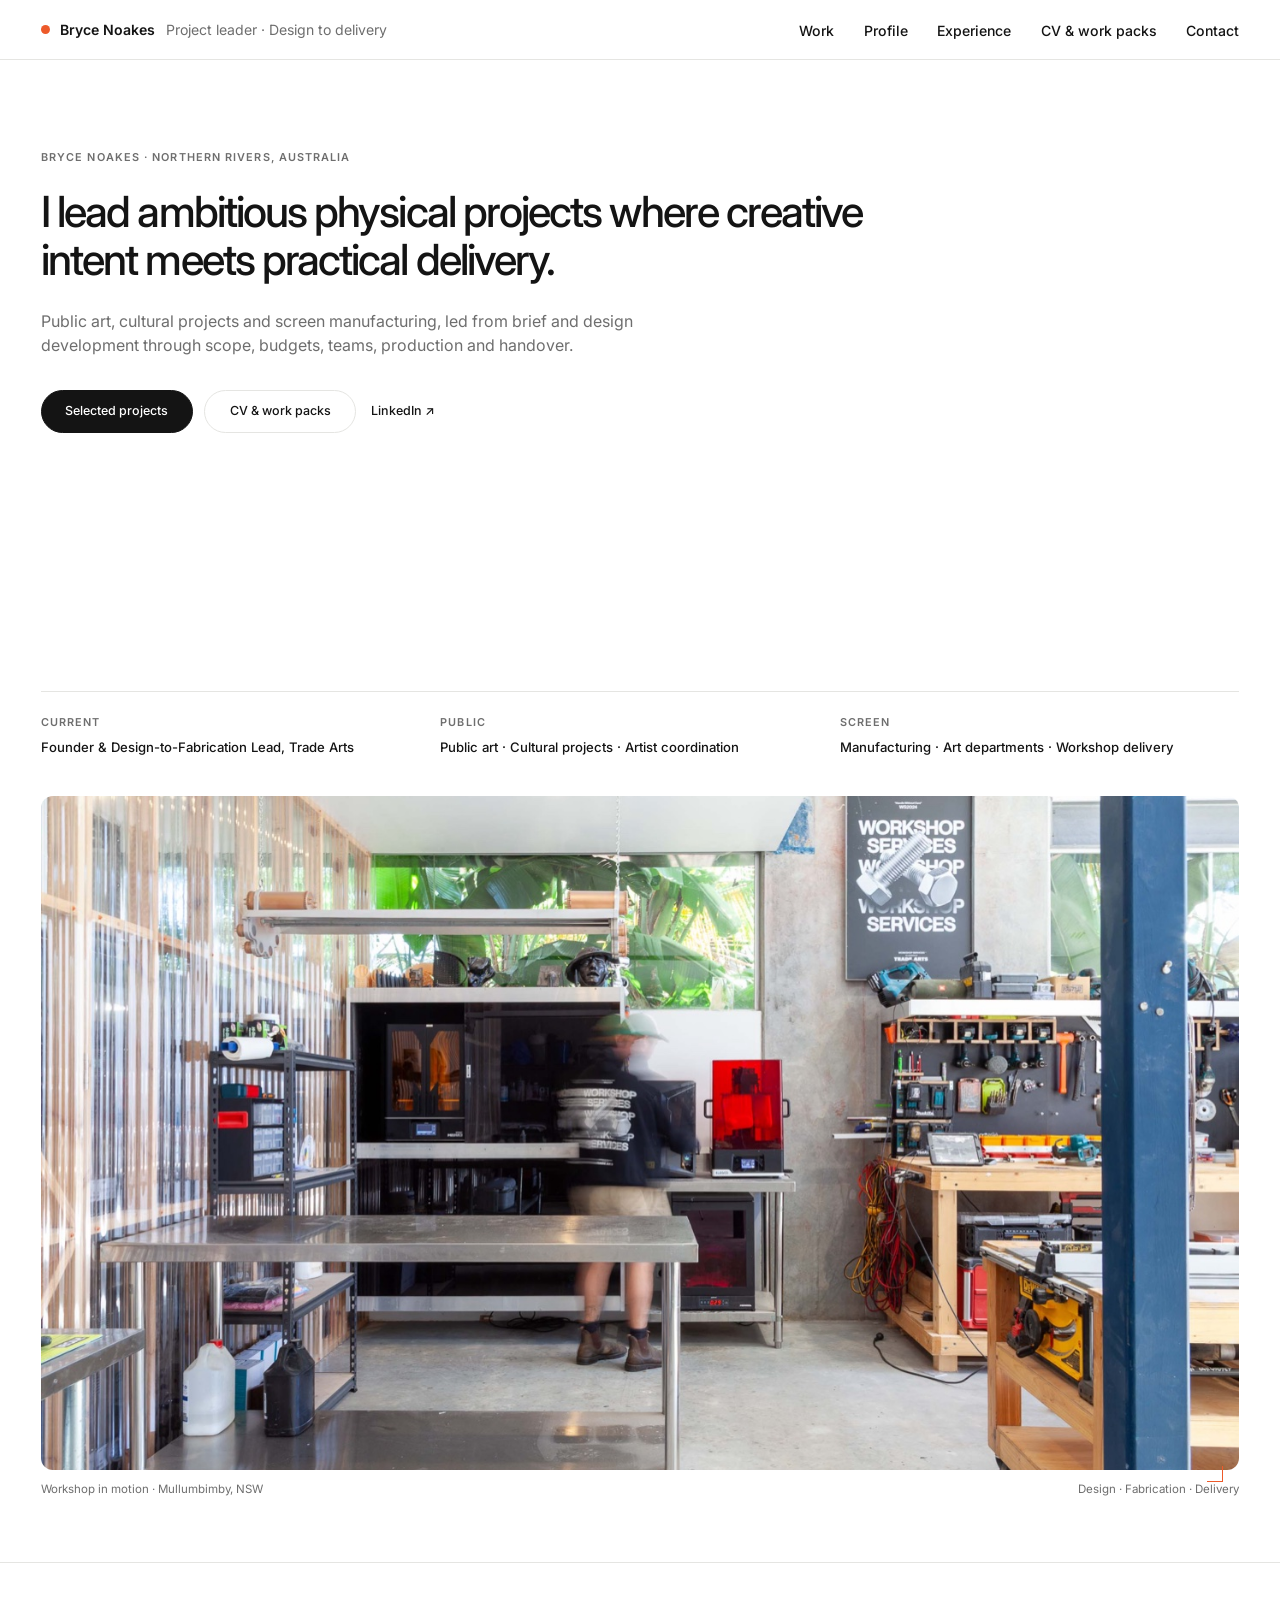
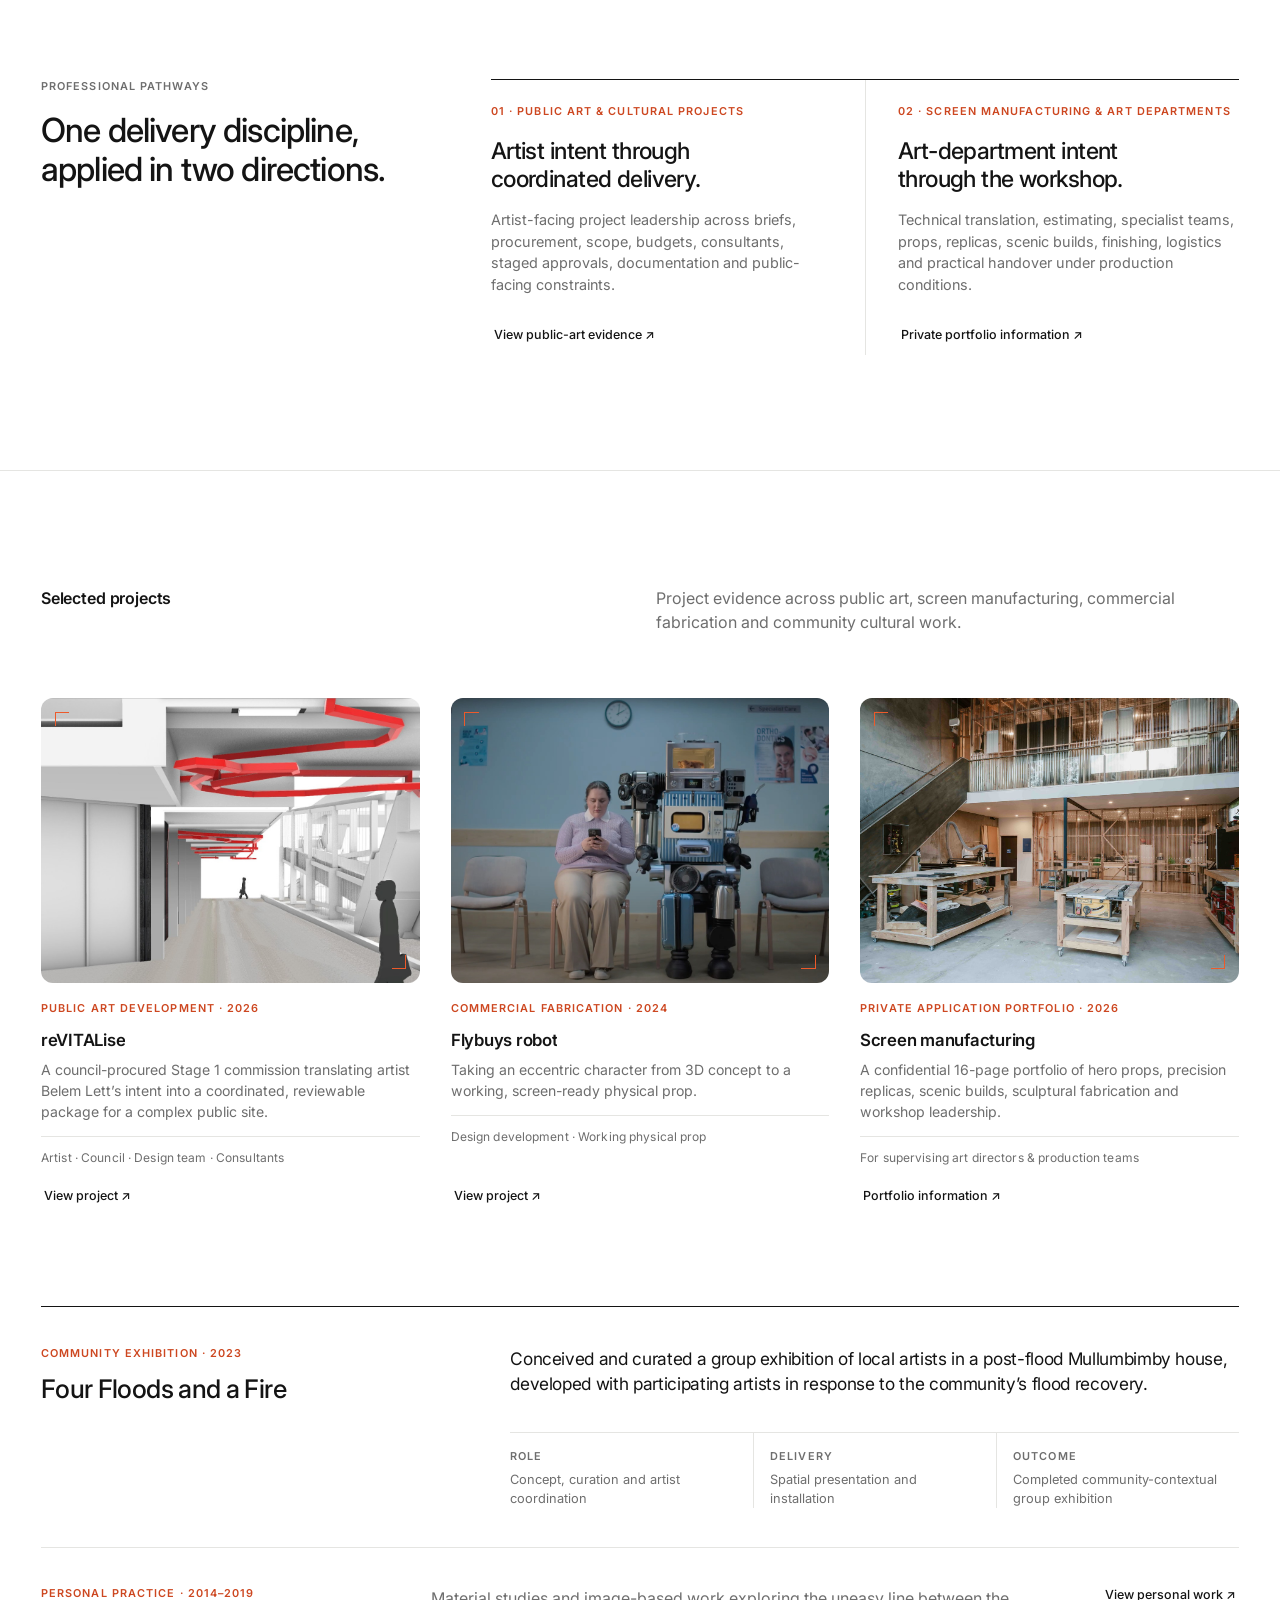
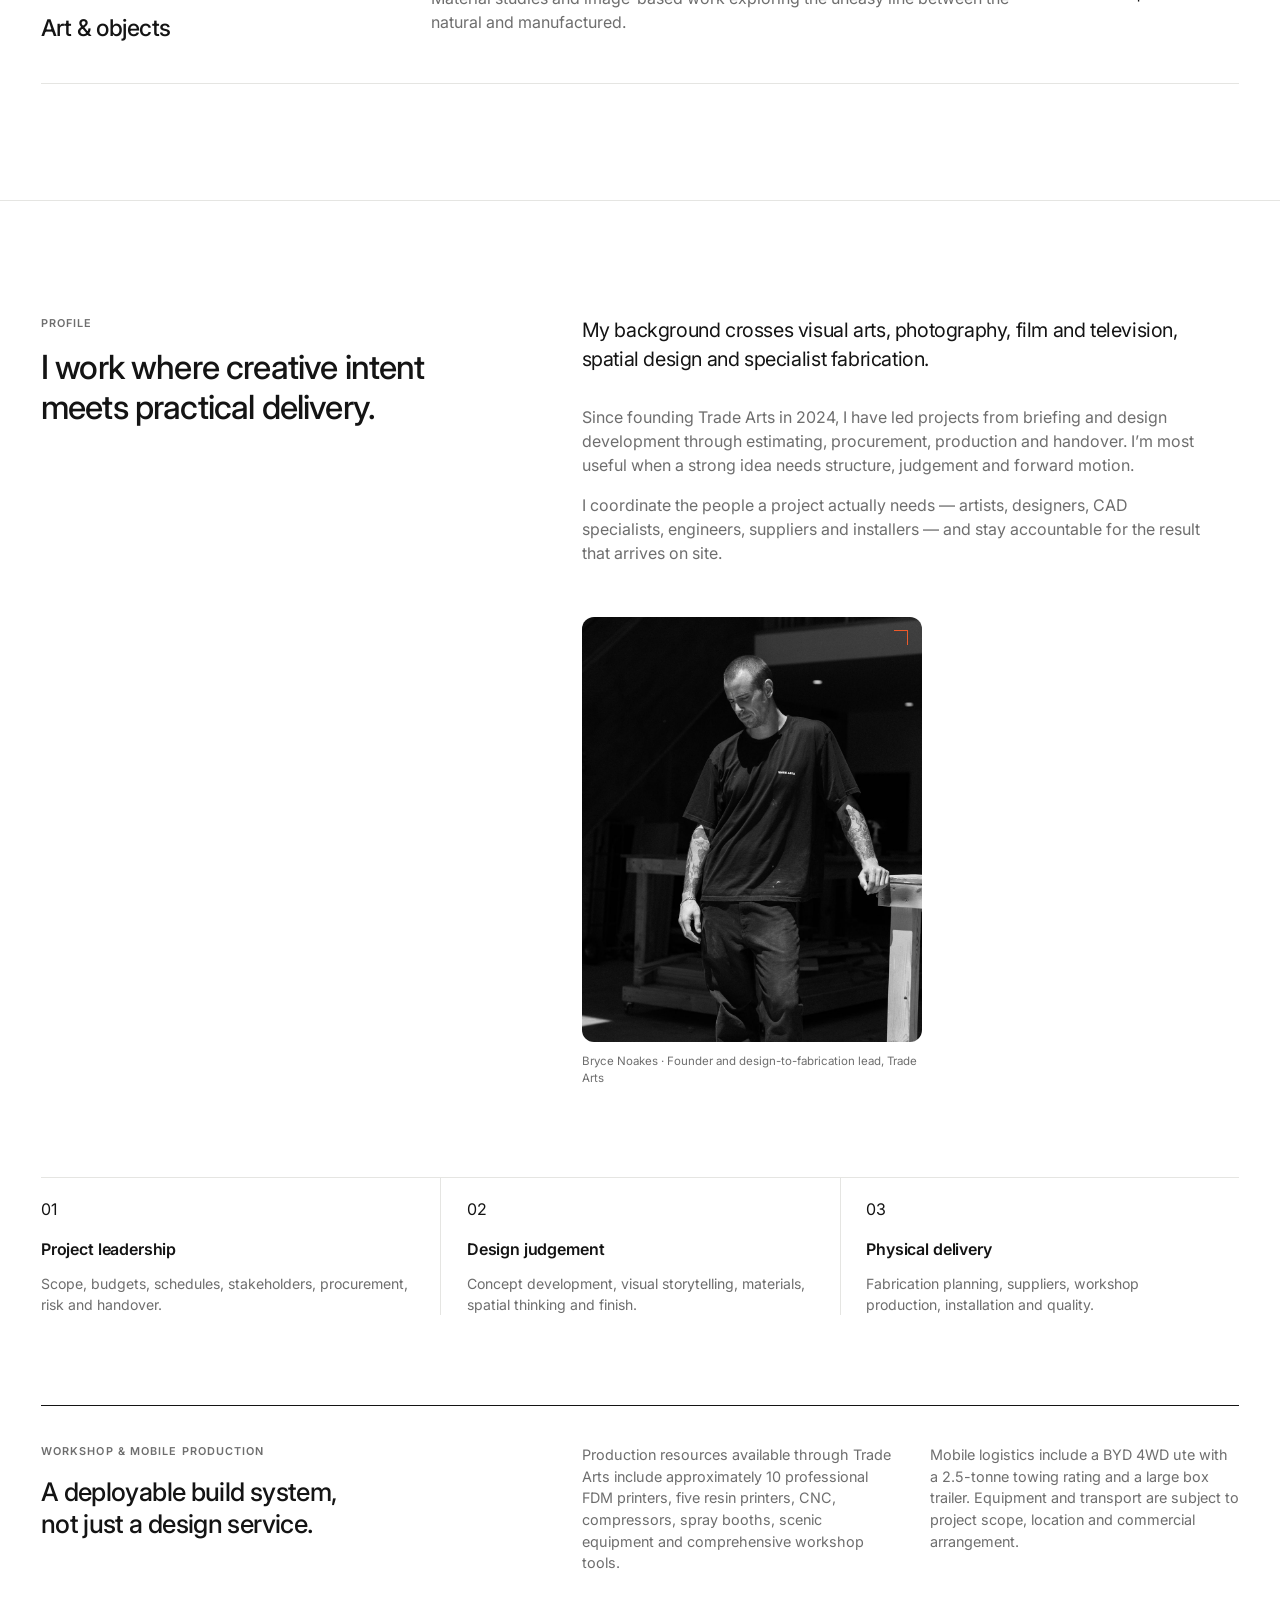
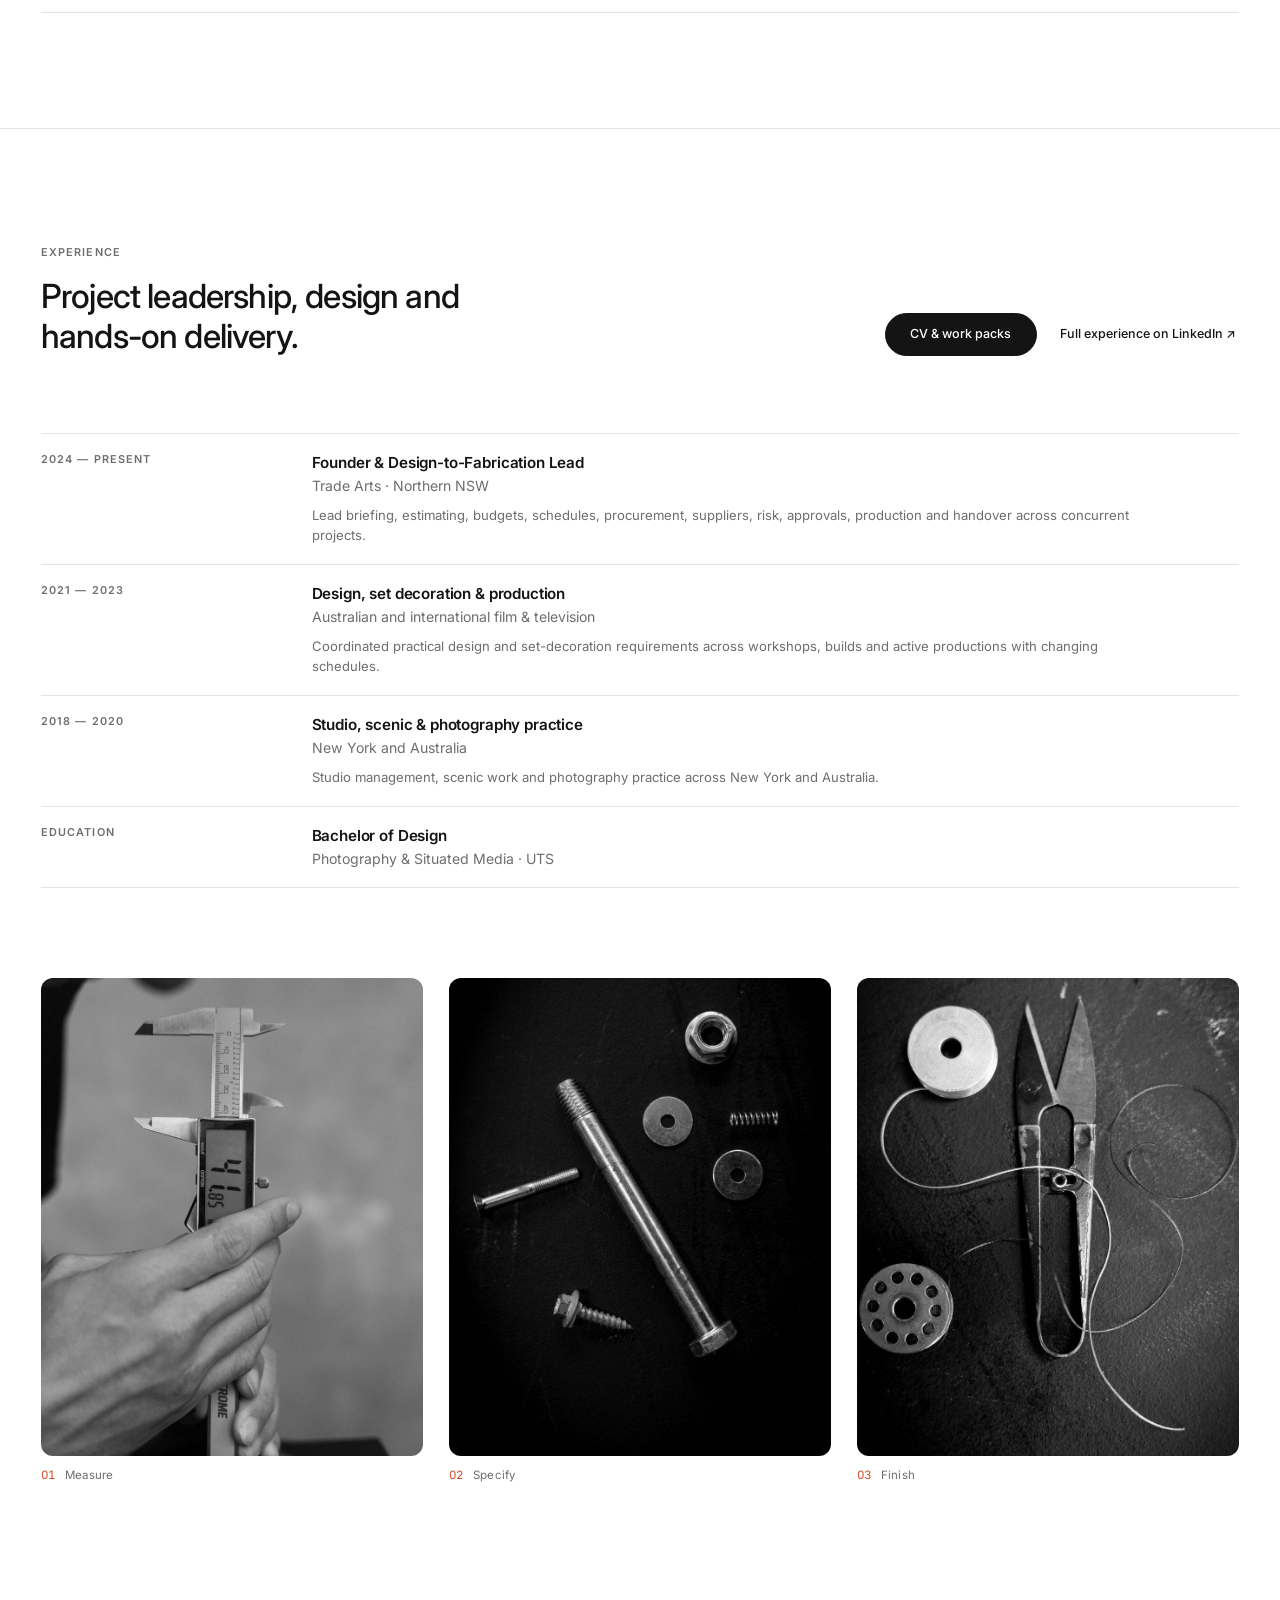
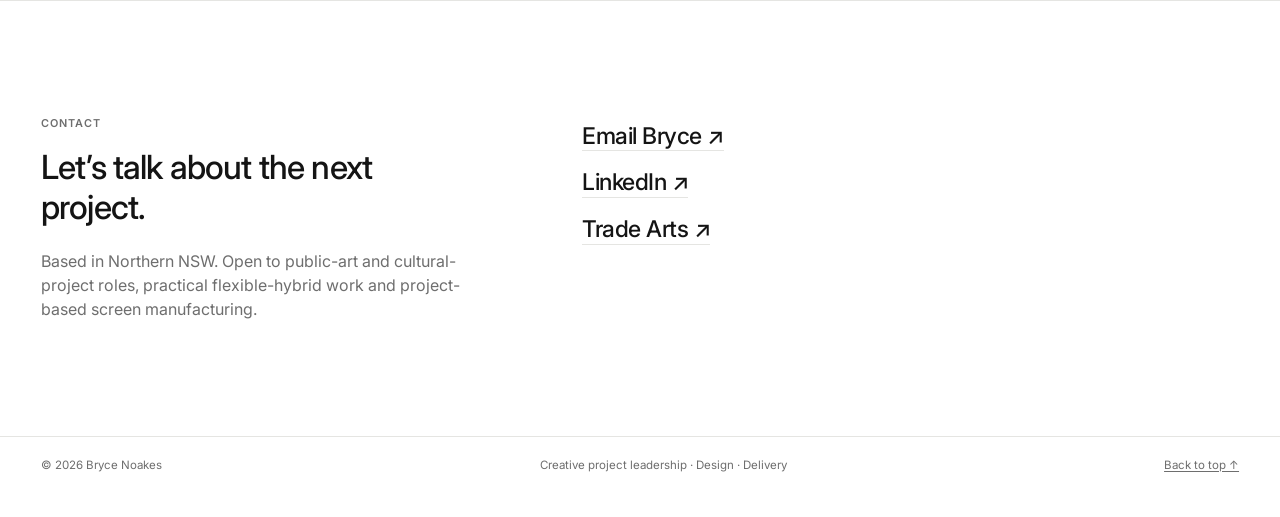
==== commit b7e0c464: "Sharpen public art and screen manufacturing positioning" ====
--- a/index.html
+++ b/index.html
@@ -3,22 +3,26 @@
 <head>
   <meta charset="utf-8">
   <meta name="viewport" content="width=device-width, initial-scale=1">
-  <title>Bryce Noakes — Creative Project Leader</title>
-  <meta name="description" content="Bryce Noakes is a design-led creative project leader working across public art, specialist fabrication, exhibitions and screen production.">
+  <title>Bryce Noakes — Public Art &amp; Screen Manufacturing Project Leader</title>
+  <meta name="description" content="Bryce Noakes leads ambitious physical projects across public art, cultural projects, screen manufacturing and specialist fabrication.">
   <meta name="theme-color" content="#ffffff">
-  <meta property="og:title" content="Bryce Noakes — Creative Project Leader">
-  <meta property="og:description" content="Creative judgement, practical delivery and founder-level accountability from first idea to physical outcome.">
+  <meta property="og:title" content="Bryce Noakes — Public Art &amp; Screen Manufacturing Project Leader">
+  <meta property="og:description" content="Creative intent translated into coordinated physical delivery, from brief and design development through production and handover.">
   <meta property="og:type" content="website">
   <meta property="og:url" content="https://brycenoakes.net/">
   <meta property="og:image" content="https://brycenoakes.net/images/og-bryce-noakes.jpg">
   <meta name="twitter:card" content="summary_large_image">
   <link rel="canonical" href="https://brycenoakes.net/">
-  <link rel="icon" href="/favicon.svg" type="image/svg+xml">
+  <link rel="icon" href="/favicon.ico?v=dot-1" sizes="32x32">
+  <link rel="icon" href="/favicon.svg?v=dot-1" type="image/svg+xml">
+  <link rel="icon" href="/favicon-32x32.png?v=dot-1" type="image/png" sizes="32x32">
+  <link rel="apple-touch-icon" href="/apple-touch-icon.png?v=dot-1">
+  <link rel="manifest" href="/site.webmanifest">
   <link rel="preconnect" href="https://fonts.googleapis.com">
   <link rel="preconnect" href="https://fonts.gstatic.com" crossorigin>
   <link href="https://fonts.googleapis.com/css2?family=Inter:wght@400;500;600&amp;display=swap" rel="stylesheet">
-  <link rel="stylesheet" href="/styles.css">
-  <script src="/script.js" defer></script>
+  <link rel="stylesheet" href="/styles.css?v=positioning-3">
+  <script src="/script.js?v=positioning-3" defer></script>
   <script type="application/ld+json">
     {
       "@context": "https://schema.org",
@@ -26,7 +30,7 @@
       "name": "Bryce Noakes",
       "url": "https://brycenoakes.net/",
       "image": "https://brycenoakes.net/images/studio/bryce-portrait-looking-away.jpg",
-      "jobTitle": "Creative Project Leader and Founder",
+      "jobTitle": "Creative Project Leader and Design-to-Fabrication Lead",
       "worksFor": {
         "@type": "Organization",
         "name": "Trade Arts",
@@ -48,7 +52,7 @@
   <header class="site-header">
     <a class="wordmark" href="/" aria-label="Bryce Noakes, home">
       <span>Bryce Noakes</span>
-      <span>Creative project leader</span>
+      <span>Project leader · Design to delivery</span>
     </a>
 
     <button class="menu-toggle" type="button" aria-expanded="false" aria-controls="site-nav">
@@ -60,7 +64,7 @@
       <a href="#work">Work</a>
       <a href="#profile">Profile</a>
       <a href="#experience">Experience</a>
-      <a href="/bryce-noakes-cv.pdf">CV</a>
+      <a href="/cv/">CV &amp; work packs</a>
       <a href="#contact">Contact</a>
     </nav>
   </header>
@@ -70,27 +74,25 @@
       <div class="hero-copy reveal">
         <p class="eyebrow">Bryce Noakes · Northern Rivers, Australia</p>
         <h1>
-          I’m a multidisciplinary <span class="signal-word">creative project leader</span>
-          working across <span class="signal-word">design</span>,
-          <span class="signal-word">public art</span>,
-          <span class="signal-word">specialist fabrication</span> and
-          <span class="signal-word">screen production</span>.
+          I lead <span class="signal-word">ambitious physical projects</span> where
+          <span class="signal-word">creative intent</span> meets
+          <span class="signal-word">practical delivery</span>.
         </h1>
         <p class="hero-intro">
-          I bring structure, visual judgement and practical delivery to ambitious
-          physical projects, from first brief through design, production and handover.
+          Public art, cultural projects and screen manufacturing, led from brief and
+          design development through scope, budgets, teams, production and handover.
         </p>
         <div class="link-row">
           <a class="button button-dark" href="#work">Selected projects</a>
-          <a class="button" href="/bryce-noakes-cv.pdf">Download CV</a>
+          <a class="button" href="/cv/">CV &amp; work packs</a>
           <a class="quiet-link" href="https://au.linkedin.com/in/bryce-noakes-381408269" target="_blank" rel="noopener">LinkedIn ↗</a>
         </div>
       </div>
 
       <div class="hero-meta reveal">
-        <div><span>Current</span><strong>Founder &amp; Creative Director, Trade Arts</strong></div>
-        <div><span>Focus</span><strong>Creative direction · Project delivery</strong></div>
-        <div><span>Background</span><strong>Design · Fabrication · Visual arts</strong></div>
+        <div><span>Current</span><strong>Founder &amp; Design-to-Fabrication Lead, Trade Arts</strong></div>
+        <div><span>Public</span><strong>Public art · Cultural projects · Artist coordination</strong></div>
+        <div><span>Screen</span><strong>Manufacturing · Art departments · Workshop delivery</strong></div>
       </div>
     </section>
 
@@ -106,10 +108,31 @@
       </figcaption>
     </figure>
 
+    <section class="pathway-section" aria-labelledby="pathway-title">
+      <div class="pathway-intro reveal">
+        <p class="eyebrow">Professional pathways</p>
+        <h2 id="pathway-title">One delivery discipline, applied in two directions.</h2>
+      </div>
+      <div class="pathway-grid">
+        <article class="pathway-card reveal">
+          <p class="work-type">01 · Public art &amp; cultural projects</p>
+          <h3>Artist intent through coordinated delivery.</h3>
+          <p>Artist-facing project leadership across briefs, procurement, scope, budgets, consultants, staged approvals, documentation and public-facing constraints.</p>
+          <a class="arrow-link" href="/work/revitalise/">View public-art evidence ↗</a>
+        </article>
+        <article class="pathway-card reveal">
+          <p class="work-type">02 · Screen manufacturing &amp; art departments</p>
+          <h3>Art-department intent through the workshop.</h3>
+          <p>Technical translation, estimating, specialist teams, props, replicas, scenic builds, finishing, logistics and practical handover under production conditions.</p>
+          <a class="arrow-link" href="/cv/#screen-pack">Private portfolio information ↗</a>
+        </article>
+      </div>
+    </section>
+
     <section class="section work-section" id="work">
       <header class="section-head reveal">
         <h2>Selected projects</h2>
-        <p>Project evidence across public art, commercial fabrication, community exhibition and personal practice.</p>
+        <p>Project evidence across public art, screen manufacturing, commercial fabrication and community cultural work.</p>
       </header>
 
       <div class="work-grid">
@@ -120,8 +143,8 @@
           </figure>
           <p class="work-type">Public art development · 2026</p>
           <h3><a href="/work/revitalise/">reVITALise</a></h3>
-          <p class="work-note">Translating an artist’s looping visual language into a coordinated, buildable system for a complex public site.</p>
-          <p class="work-evidence">Stage 1 concept deliverable · Coffs Harbour</p>
+          <p class="work-note">A council-procured Stage 1 commission translating artist Belem Lett’s intent into a coordinated, reviewable package for a complex public site.</p>
+          <p class="work-evidence">Artist · Council · Design team · Consultants</p>
           <span class="arrow-link" aria-hidden="true">View project ↗</span>
         </article>
 
@@ -133,20 +156,23 @@
           <p class="work-type">Commercial fabrication · 2024</p>
           <h3><a href="/work/flybuys-robot/">Flybuys robot</a></h3>
           <p class="work-note">Taking an eccentric character from 3D concept to a working, screen-ready physical prop.</p>
-          <p class="work-evidence">Repurposed appliances · 3D-printed parts</p>
+          <p class="work-evidence">Design development · Working physical prop</p>
           <span class="arrow-link" aria-hidden="true">View project ↗</span>
         </article>
 
         <article class="work-card reveal">
-          <figure class="work-card-image">
-            <img src="/images/projects/art/card.jpg" width="1000" height="750" loading="lazy"
-                 alt="Post Animalism: a brushed aluminium panel with a cast claw form and a small red square, mounted on concrete">
+          <figure class="work-card-image screen-pack-image">
+            <img src="/images/studio/workshop-wide.jpg"
+                 srcset="/images/studio/workshop-wide-1400.jpg 1400w, /images/studio/workshop-wide.jpg 2738w"
+                 sizes="(max-width: 720px) 100vw, 32vw"
+                 width="2738" height="1825" loading="lazy"
+                 alt="Bryce Noakes in the Trade Arts workshop surrounded by digital-fabrication and finishing equipment">
           </figure>
-          <p class="work-type">Personal practice · Ongoing</p>
-          <h3><a href="/work/art-and-objects/">Art &amp; objects</a></h3>
-          <p class="work-note">Material studies and image-based work exploring the uneasy line between the natural and manufactured.</p>
-          <p class="work-evidence">Exhibited Sydney, 2014 — 2019</p>
-          <span class="arrow-link" aria-hidden="true">View work ↗</span>
+          <p class="work-type">Private application portfolio · 2026</p>
+          <h3><a href="/cv/#screen-pack">Screen manufacturing</a></h3>
+          <p class="work-note">A confidential 16-page portfolio of hero props, precision replicas, scenic builds, sculptural fabrication and workshop leadership.</p>
+          <p class="work-evidence">For supervising art directors &amp; production teams</p>
+          <span class="arrow-link" aria-hidden="true">Portfolio information ↗</span>
         </article>
       </div>
 
@@ -165,6 +191,15 @@
           <div><dt>Delivery</dt><dd>Spatial presentation and installation</dd></div>
           <div><dt>Outcome</dt><dd>Completed community-contextual group exhibition</dd></div>
         </dl>
+      </article>
+
+      <article class="practice-evidence reveal">
+        <div>
+          <p class="work-type">Personal practice · 2014–2019</p>
+          <h3>Art &amp; objects</h3>
+        </div>
+        <p>Material studies and image-based work exploring the uneasy line between the natural and manufactured.</p>
+        <a class="arrow-link" href="/work/art-and-objects/">View personal work ↗</a>
       </article>
     </section>
 
@@ -192,7 +227,7 @@
           <figure class="portrait-image">
             <img src="/images/studio/bryce-portrait-looking-away.jpg" width="1024" height="1535" loading="lazy"
                  alt="Black-and-white portrait of Bryce Noakes looking away in the Trade Arts workshop">
-            <figcaption>Bryce Noakes · Founder and creative director, Trade Arts</figcaption>
+            <figcaption>Bryce Noakes · Founder and design-to-fabrication lead, Trade Arts</figcaption>
           </figure>
         </div>
       </div>
@@ -214,16 +249,27 @@
           <p>Fabrication planning, suppliers, workshop production, installation and quality.</p>
         </article>
       </div>
+
+      <article class="capacity-panel reveal">
+        <div>
+          <p class="eyebrow">Workshop &amp; mobile production</p>
+          <h3>A deployable build system, not just a design service.</h3>
+        </div>
+        <div class="capacity-copy">
+          <p>Production resources available through Trade Arts include approximately 10 professional FDM printers, five resin printers, CNC, compressors, spray booths, scenic equipment and comprehensive workshop tools.</p>
+          <p>Mobile logistics include a BYD 4WD ute with a 2.5-tonne towing rating and a large box trailer. Equipment and transport are subject to project scope, location and commercial arrangement.</p>
+        </div>
+      </article>
     </section>
 
     <section class="section experience-section" id="experience">
       <div class="experience-heading reveal">
         <div>
           <p class="eyebrow">Experience</p>
-          <h2>Creative direction, design and hands-on delivery.</h2>
+          <h2>Project leadership, design and hands-on delivery.</h2>
         </div>
         <div class="experience-links">
-          <a class="button button-dark" href="/bryce-noakes-cv.pdf">Download CV</a>
+          <a class="button button-dark" href="/cv/">CV &amp; work packs</a>
           <a class="quiet-link" href="https://au.linkedin.com/in/bryce-noakes-381408269" target="_blank" rel="noopener">Full experience on LinkedIn ↗</a>
         </div>
       </div>
@@ -232,7 +278,7 @@
         <article>
           <p>2024 — present</p>
           <div>
-            <h3>Founder &amp; Creative Director</h3>
+            <h3>Founder &amp; Design-to-Fabrication Lead</h3>
             <span>Trade Arts · Northern NSW</span>
             <p class="timeline-detail">Lead briefing, estimating, budgets, schedules, procurement, suppliers, risk, approvals, production and handover across concurrent projects.</p>
           </div>
@@ -283,7 +329,7 @@
         <div class="contact-lead">
           <p class="eyebrow">Contact</p>
           <h2>Let’s talk about the next project.</h2>
-          <p class="contact-note">Based in Northern NSW. Open to remote and practical flexible-hybrid roles.</p>
+          <p class="contact-note">Based in Northern NSW. Open to public-art and cultural-project roles, practical flexible-hybrid work and project-based screen manufacturing.</p>
         </div>
         <div class="contact-links">
           <a id="email-link" href="#">Email Bryce ↗</a>
--- a/styles.css
+++ b/styles.css
@@ -215,6 +215,7 @@
 
 .hero,
 .section,
+.pathway-section,
 .contact-inner,
 .site-footer,
 .case-main {
@@ -408,6 +409,59 @@
   padding-top: 0.7rem;
 }
 
+.pathway-section {
+  display: grid;
+  grid-template-columns: minmax(15rem, 0.65fr) minmax(0, 1.35fr);
+  gap: clamp(3rem, 7vw, 8rem);
+  padding: clamp(5.5rem, 9vw, 9rem) var(--gutter);
+  border-top: 1px solid var(--line);
+}
+
+.pathway-intro h2 {
+  max-width: 20ch;
+  margin: 1.05rem 0 0;
+  font-size: clamp(1.8rem, 2.6vw, 2.75rem);
+  line-height: 1.18;
+}
+
+.pathway-grid {
+  display: grid;
+  grid-template-columns: repeat(2, minmax(0, 1fr));
+  border-top: 1px solid var(--ink);
+}
+
+.pathway-card {
+  display: flex;
+  min-width: 0;
+  flex-direction: column;
+  padding: 1.5rem clamp(1.5rem, 2.5vw, 2.5rem) 0 0;
+}
+
+.pathway-card + .pathway-card {
+  padding-right: 0;
+  padding-left: clamp(1.5rem, 2.5vw, 2.5rem);
+  border-left: 1px solid var(--line);
+}
+
+.pathway-card h3 {
+  max-width: 17ch;
+  margin: 1.1rem 0 1rem;
+  font-size: clamp(1.25rem, 1.8vw, 1.7rem);
+  line-height: 1.22;
+}
+
+.pathway-card > p:not(.work-type) {
+  max-width: 31rem;
+  margin-bottom: 1.25rem;
+  color: var(--muted);
+  font-size: 0.9rem;
+}
+
+.pathway-card .arrow-link {
+  align-self: flex-start;
+  margin-top: auto;
+}
+
 .section {
   padding: clamp(5.5rem, 9vw, 9rem) var(--gutter);
   border-top: 1px solid var(--line);
@@ -492,6 +546,10 @@
   object-position: 54% center;
 }
 
+.screen-pack-image img {
+  object-position: center 46%;
+}
+
 .work-card:hover .work-card-image img {
   transform: scale(1.018);
 }
@@ -590,6 +648,31 @@
   margin: 0;
   color: var(--muted);
   font-size: 0.8rem;
+}
+
+.practice-evidence {
+  display: grid;
+  grid-template-columns: minmax(12rem, 0.7fr) minmax(18rem, 1.3fr) auto;
+  gap: 1.5rem clamp(2rem, 5vw, 6rem);
+  align-items: start;
+  padding: clamp(1.5rem, 3vw, 2.5rem) 0;
+  border-bottom: 1px solid var(--line);
+}
+
+.practice-evidence h3 {
+  margin: 0.55rem 0 0;
+  font-size: clamp(1.25rem, 1.8vw, 1.75rem);
+}
+
+.practice-evidence > p {
+  max-width: 45rem;
+  margin: 0;
+  color: var(--muted);
+}
+
+.practice-evidence .arrow-link {
+  padding-top: 0;
+  white-space: nowrap;
 }
 
 .profile-layout {
@@ -672,6 +755,35 @@
   font-size: 0.88rem;
 }
 
+.capacity-panel {
+  display: grid;
+  grid-template-columns: minmax(15rem, 0.8fr) minmax(0, 1.2fr);
+  gap: clamp(3rem, 8vw, 9rem);
+  margin-top: clamp(4rem, 7vw, 7rem);
+  padding: clamp(1.5rem, 3vw, 2.5rem) 0;
+  border-top: 1px solid var(--ink);
+  border-bottom: 1px solid var(--line);
+}
+
+.capacity-panel h3 {
+  max-width: 20ch;
+  margin: 1rem 0 0;
+  font-size: clamp(1.35rem, 2vw, 2rem);
+  line-height: 1.25;
+}
+
+.capacity-copy {
+  display: grid;
+  grid-template-columns: repeat(2, minmax(0, 1fr));
+  gap: clamp(1.5rem, 3vw, 3rem);
+}
+
+.capacity-copy p {
+  margin: 0;
+  color: var(--muted);
+  font-size: 0.9rem;
+}
+
 /* Portrait is capped well below its 1024 px source width so it stays sharp on
    high-density displays. */
 .portrait-image {
@@ -1106,6 +1218,96 @@
   text-decoration: none;
 }
 
+.cv-hero .case-summary {
+  max-width: 42rem;
+}
+
+.cv-pack-section {
+  display: grid;
+  grid-template-columns: repeat(2, minmax(0, 1fr));
+  gap: clamp(1.5rem, 3vw, 3rem);
+  padding: 0 0 clamp(5.5rem, 9vw, 9rem);
+}
+
+.pack-card {
+  display: flex;
+  min-height: 25rem;
+  flex-direction: column;
+  align-items: flex-start;
+  padding: clamp(1.5rem, 3vw, 2.75rem);
+  border: 1px solid var(--line);
+  border-radius: 0.75rem;
+  background: var(--soft);
+}
+
+.pack-card:nth-child(2) {
+  background: var(--ink);
+  color: var(--white);
+}
+
+.pack-card:nth-child(2) .work-type {
+  color: #ff8a5f;
+}
+
+.pack-card h2 {
+  max-width: 17ch;
+  margin: 1.2rem 0 1rem;
+  font-size: clamp(1.65rem, 2.6vw, 2.6rem);
+  line-height: 1.12;
+}
+
+.pack-card > p:not(.work-type):not(.pack-note) {
+  max-width: 36rem;
+  margin-bottom: 2rem;
+  color: var(--muted);
+  font-size: 0.96rem;
+}
+
+.pack-card:nth-child(2) > p:not(.work-type):not(.pack-note) {
+  color: #b9b9b6;
+}
+
+.pack-card .button {
+  margin-top: auto;
+}
+
+.pack-card:nth-child(2) .button {
+  border-color: var(--white);
+  color: var(--white);
+}
+
+.pack-card:nth-child(2) .button:hover {
+  border-color: var(--white);
+  background: var(--white);
+  color: var(--ink);
+}
+
+.pack-note {
+  max-width: 34rem;
+  margin: 1rem 0 0;
+  color: #8f8f8b;
+  font-size: 0.75rem;
+}
+
+.route-note {
+  display: grid;
+  grid-template-columns: minmax(11rem, 0.55fr) minmax(18rem, 1fr) minmax(18rem, 1fr);
+  gap: clamp(2rem, 5vw, 6rem);
+  padding: clamp(4rem, 7vw, 7rem) 0;
+  border-top: 1px solid var(--ink);
+}
+
+.route-note h2 {
+  margin: 0;
+  font-size: clamp(1.4rem, 2vw, 2rem);
+  line-height: 1.25;
+}
+
+.route-note > p:last-child {
+  margin: 0;
+  color: var(--muted);
+}
+
 .reveal {
   opacity: 0;
   transform: translateY(0.45rem);
@@ -1161,6 +1363,7 @@
 }
 
 @media (max-width: 900px) {
+  .pathway-section,
   .profile-layout,
   .experience-heading,
   .contact-inner,
@@ -1182,15 +1385,22 @@
     padding-left: 0;
     border-left: 0;
   }
+
+  .pathway-section,
+  .capacity-panel {
+    grid-template-columns: 1fr;
+    gap: 2.5rem;
+  }
 }
 
 @media (max-width: 720px) {
   html {
-    scroll-padding-top: 3.75rem;
+    scroll-padding-top: 4.25rem;
   }
 
   .site-header {
-    min-height: 3.75rem;
+    min-height: 4.25rem;
+    backdrop-filter: none;
   }
 
   .wordmark {
@@ -1257,7 +1467,7 @@
 
   .site-nav {
     position: fixed;
-    inset: 3.75rem 0 0;
+    inset: 4.25rem 0 0;
     z-index: 101;
     display: flex;
     visibility: hidden;
@@ -1340,8 +1550,14 @@
     padding-bottom: 4.75rem;
   }
 
+  .pathway-section {
+    padding-top: 4.75rem;
+    padding-bottom: 4.75rem;
+  }
+
   .section-head,
   .work-grid,
+  .pathway-grid,
   .profile-layout,
   .experience-heading,
   .contact-inner,
@@ -1363,6 +1579,13 @@
     max-width: none;
   }
 
+  .pathway-card,
+  .pathway-card + .pathway-card {
+    padding: 1.5rem 0;
+    border-bottom: 1px solid var(--line);
+    border-left: 0;
+  }
+
   .community-evidence {
     grid-template-columns: 1fr;
     gap: 1.5rem;
@@ -1379,6 +1602,15 @@
     padding: 0.8rem 0;
     border-bottom: 1px solid var(--line);
     border-left: 0;
+  }
+
+  .practice-evidence {
+    grid-template-columns: 1fr;
+    gap: 1rem;
+  }
+
+  .practice-evidence .arrow-link {
+    justify-self: start;
   }
 
   .experience-links {
@@ -1403,6 +1635,10 @@
   .profile-lead,
   .case-story-copy p:first-child {
     font-size: 1.08rem;
+  }
+
+  .capacity-copy {
+    grid-template-columns: 1fr;
   }
 
   /* Small screens read the details as a snapped strip rather than three
@@ -1477,6 +1713,15 @@
     grid-template-columns: 1fr;
   }
 
+  .cv-pack-section,
+  .route-note {
+    grid-template-columns: 1fr;
+  }
+
+  .pack-card {
+    min-height: 23rem;
+  }
+
   .case-gallery img {
     height: auto;
     aspect-ratio: 4 / 3;
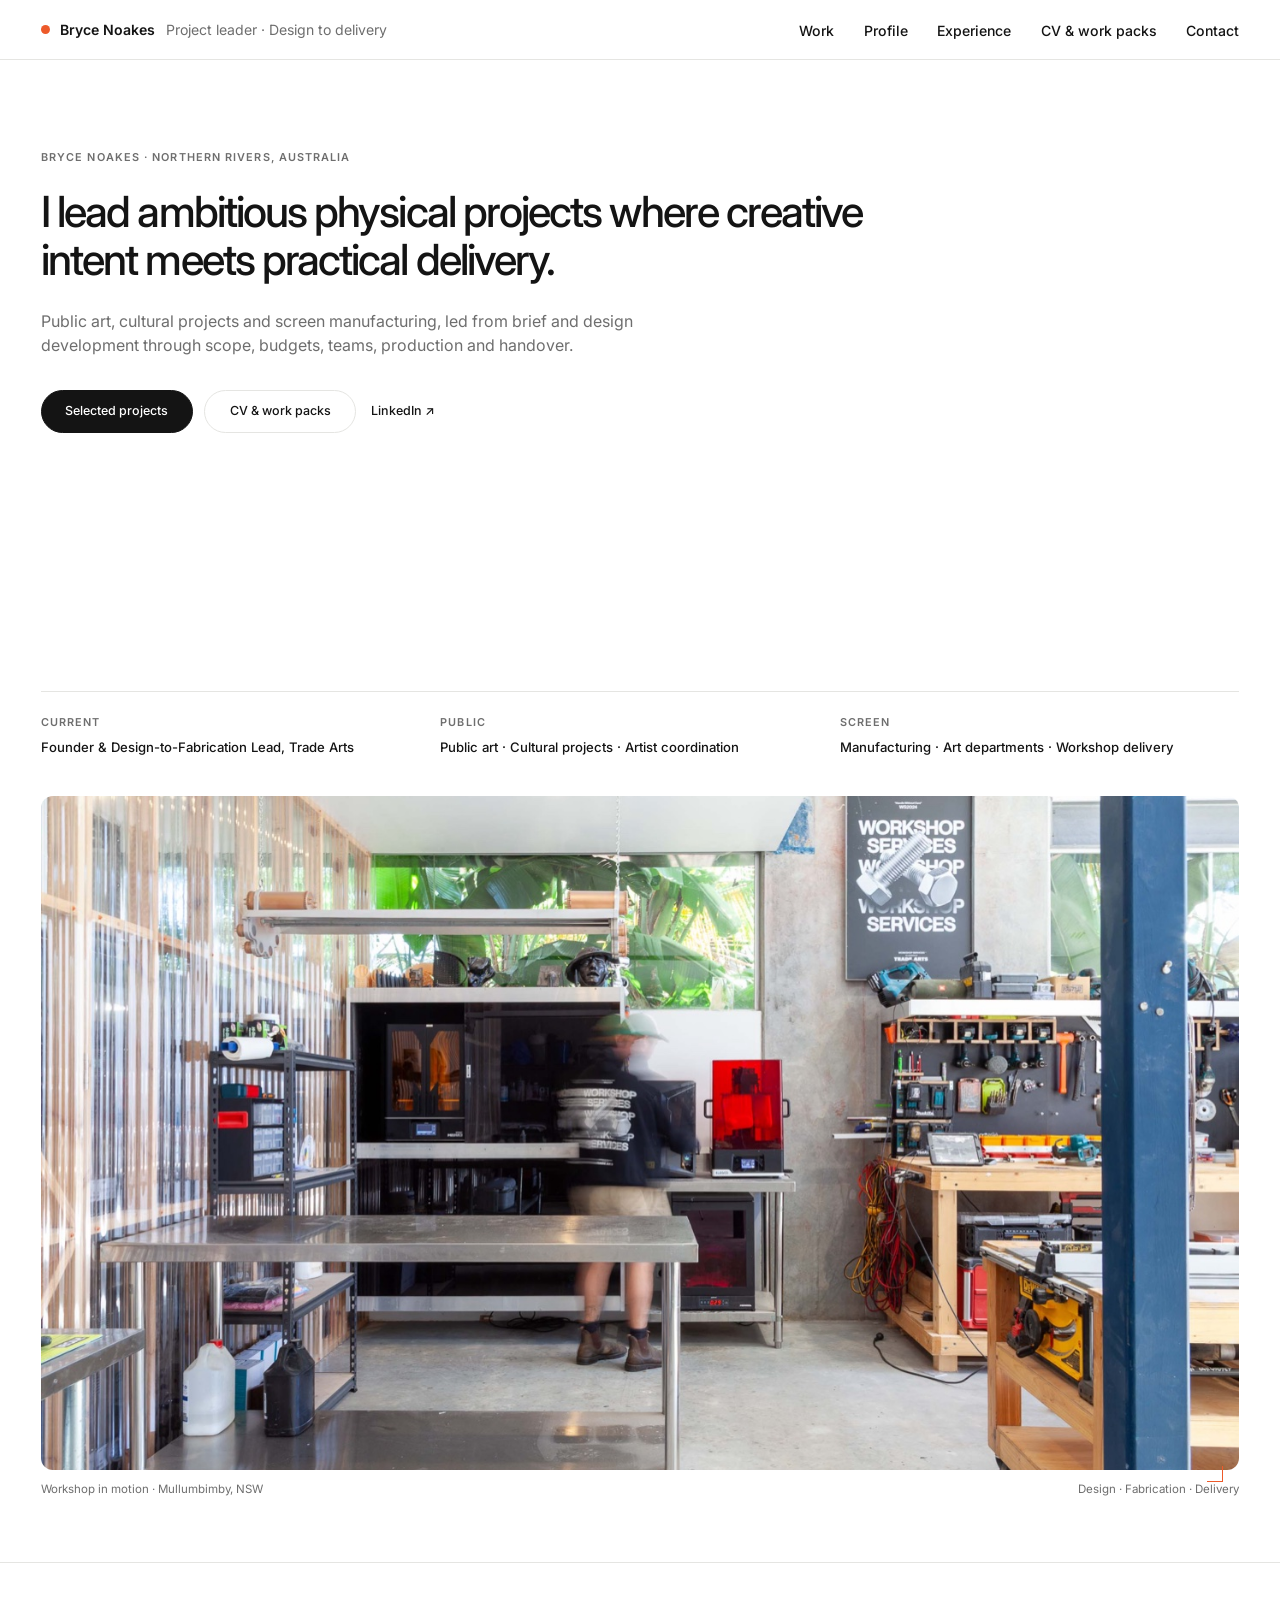
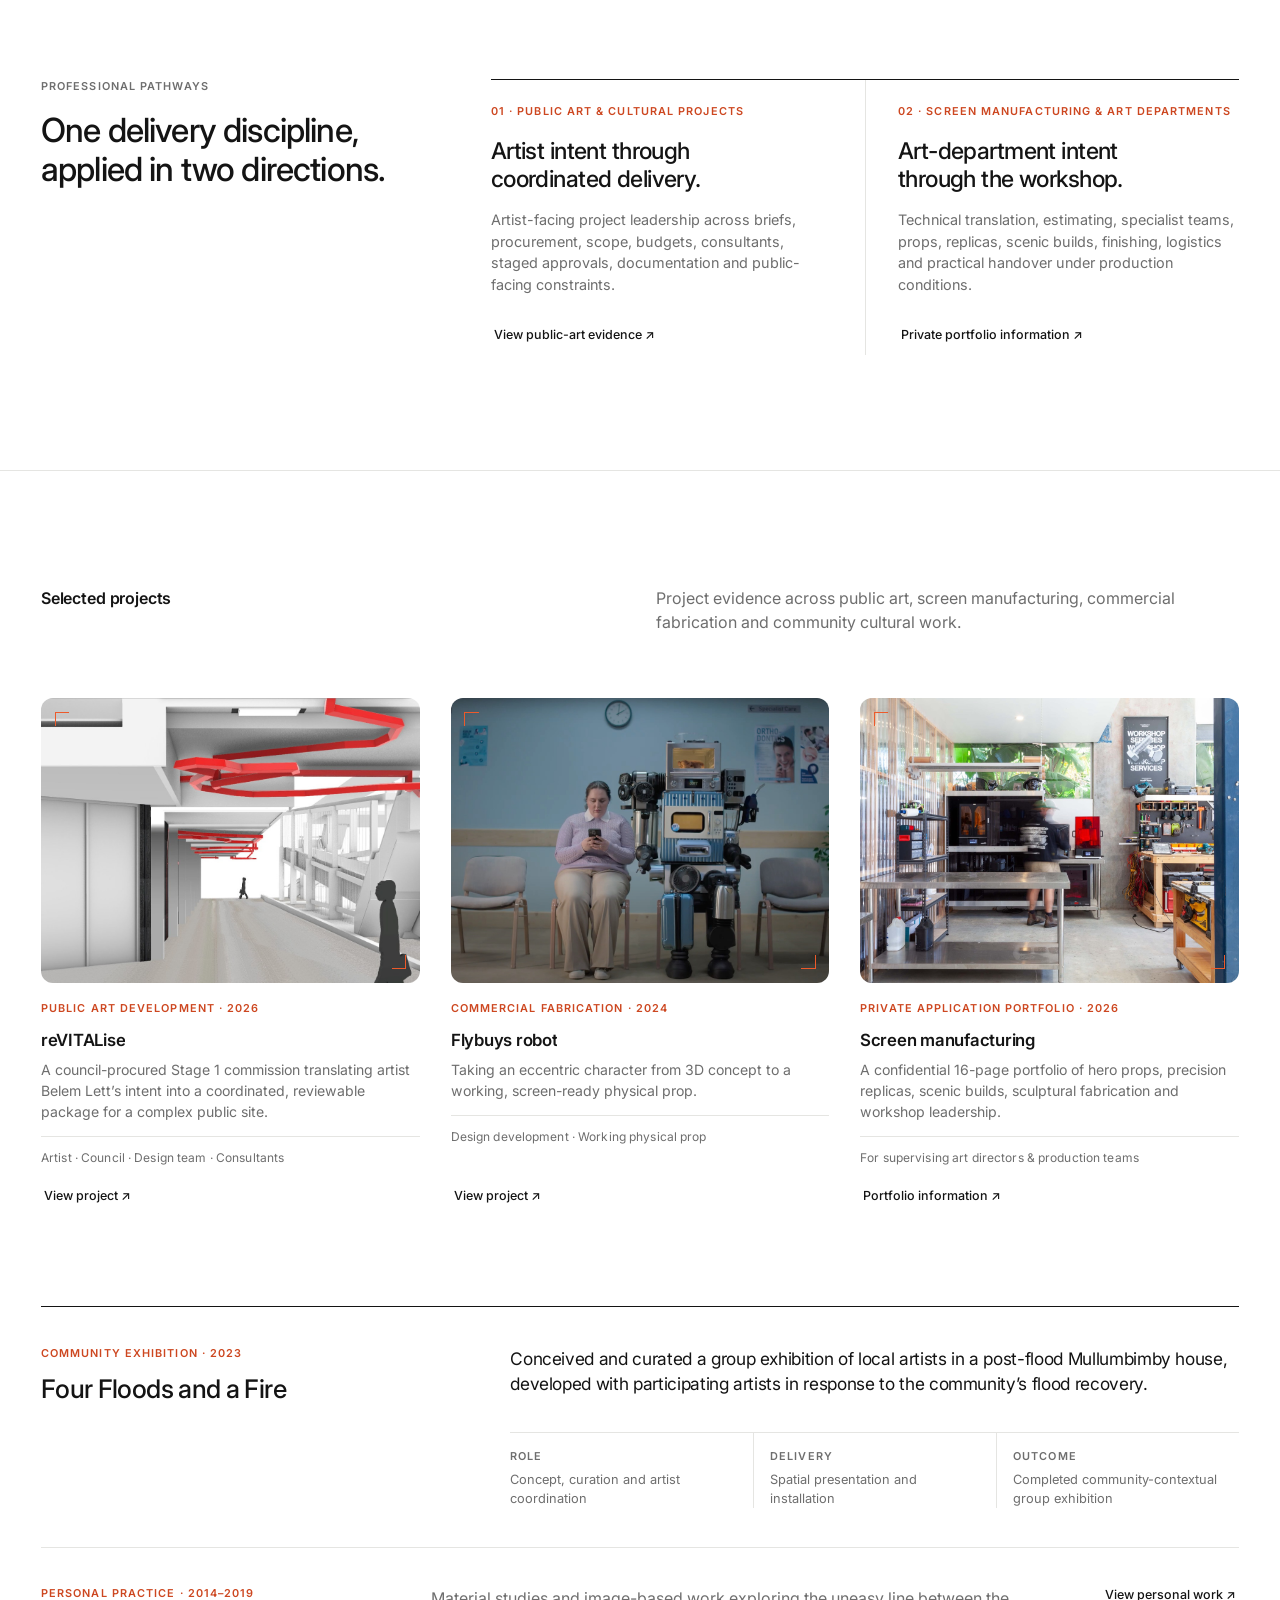
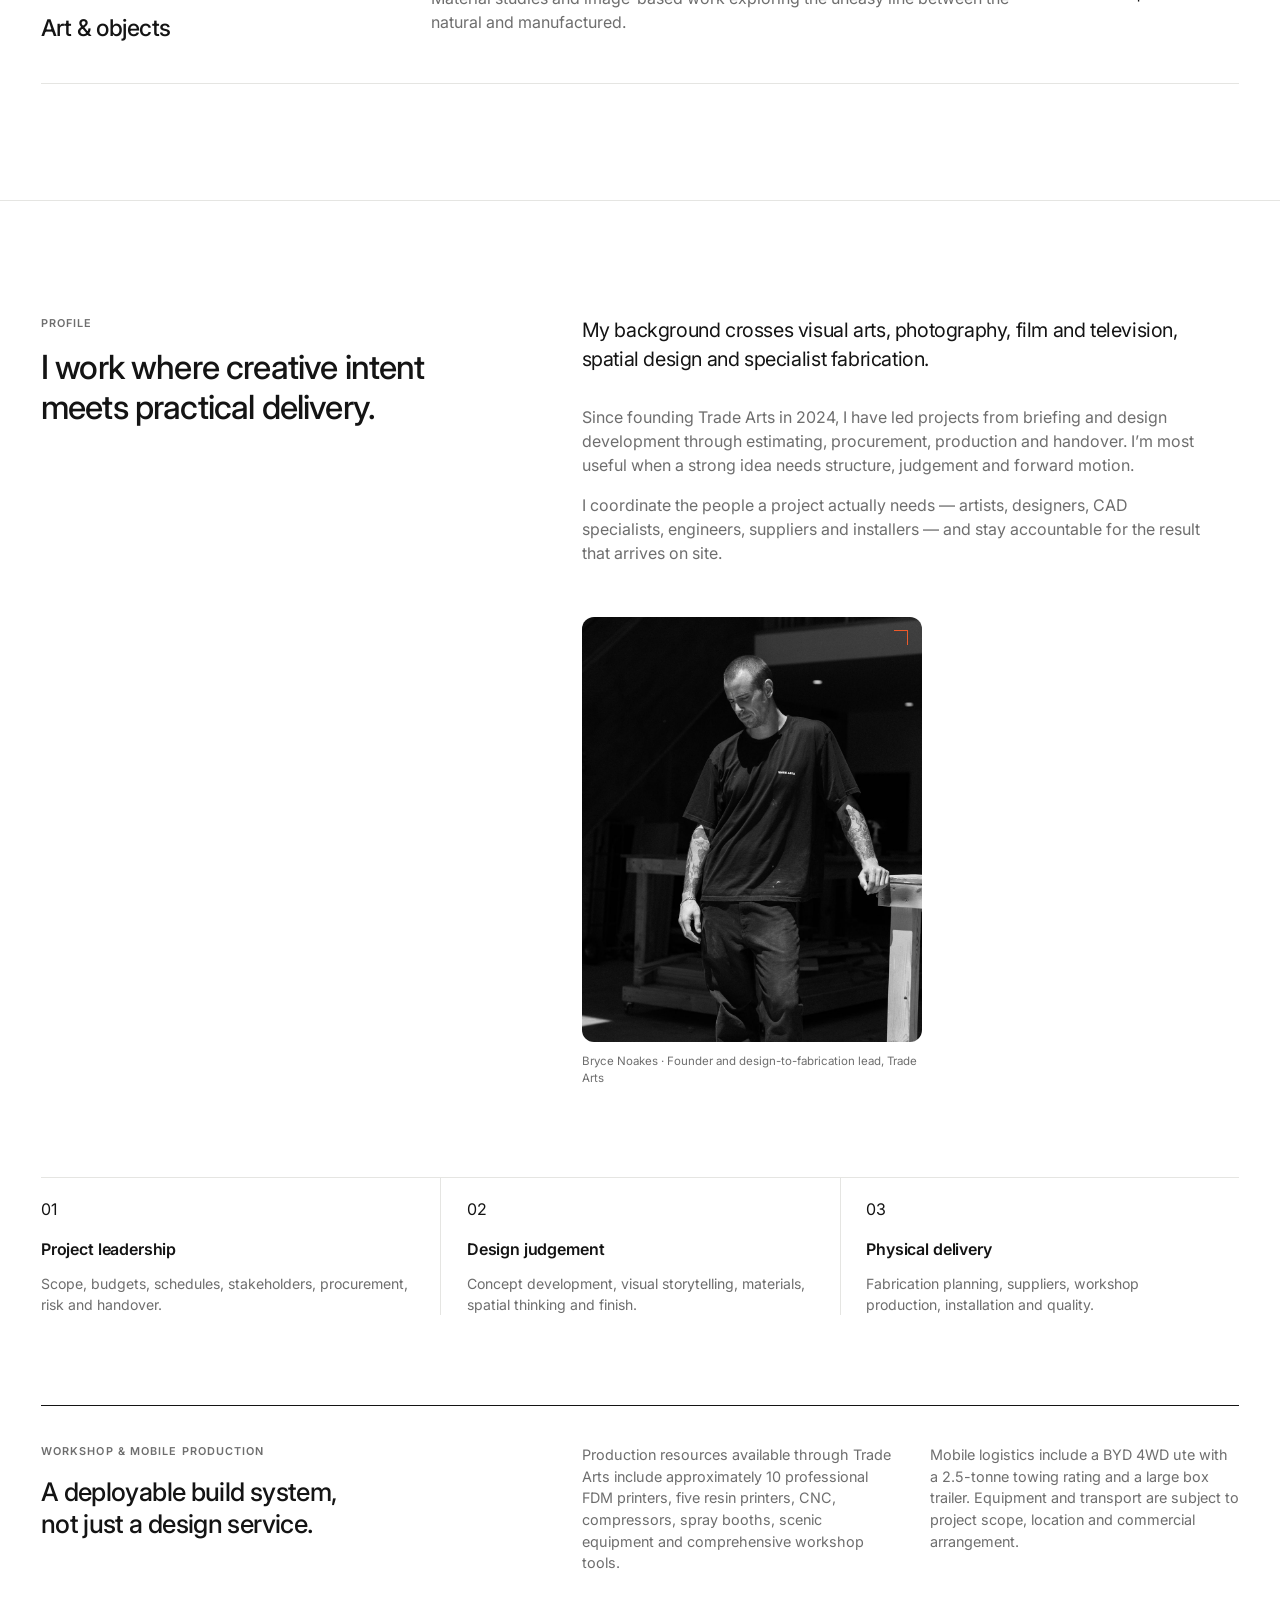
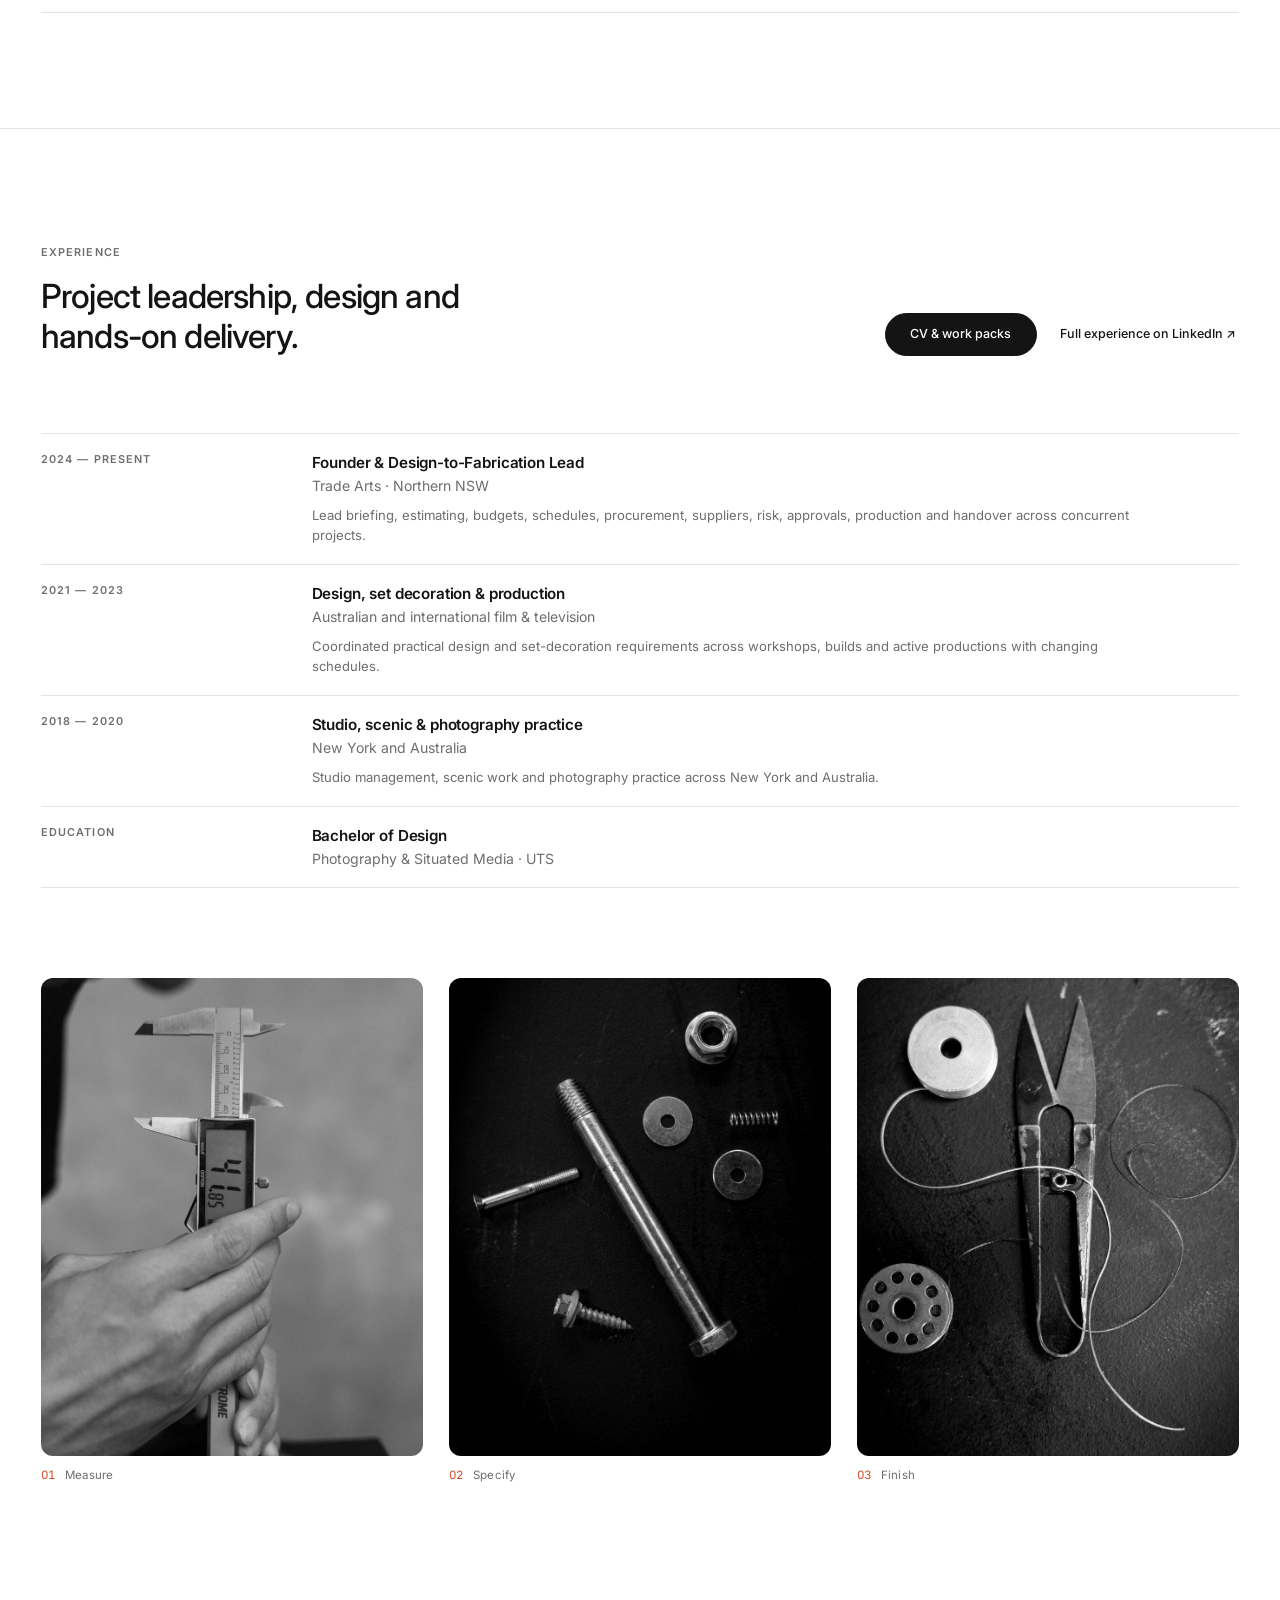
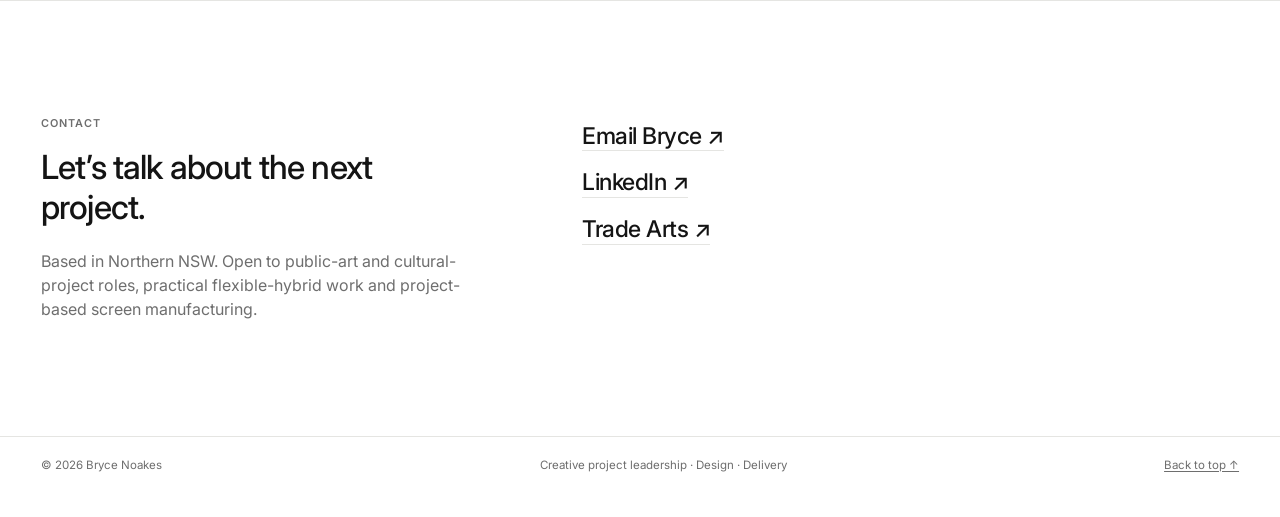
==== commit 81fb12ca: "Restore active workshop image on screen card" ====
--- a/index.html
+++ b/index.html
@@ -162,11 +162,11 @@
 
         <article class="work-card reveal">
           <figure class="work-card-image screen-pack-image">
-            <img src="/images/studio/workshop-wide.jpg"
-                 srcset="/images/studio/workshop-wide-1400.jpg 1400w, /images/studio/workshop-wide.jpg 2738w"
+            <img src="/images/studio/workshop-active.jpg"
+                 srcset="/images/studio/workshop-active-1400.jpg 1400w, /images/studio/workshop-active.jpg 2738w"
                  sizes="(max-width: 720px) 100vw, 32vw"
                  width="2738" height="1825" loading="lazy"
-                 alt="Bryce Noakes in the Trade Arts workshop surrounded by digital-fabrication and finishing equipment">
+                 alt="Workshop production in motion at Trade Arts, with 3D printers, tools and fabrication benches">
           </figure>
           <p class="work-type">Private application portfolio · 2026</p>
           <h3><a href="/cv/#screen-pack">Screen manufacturing</a></h3>
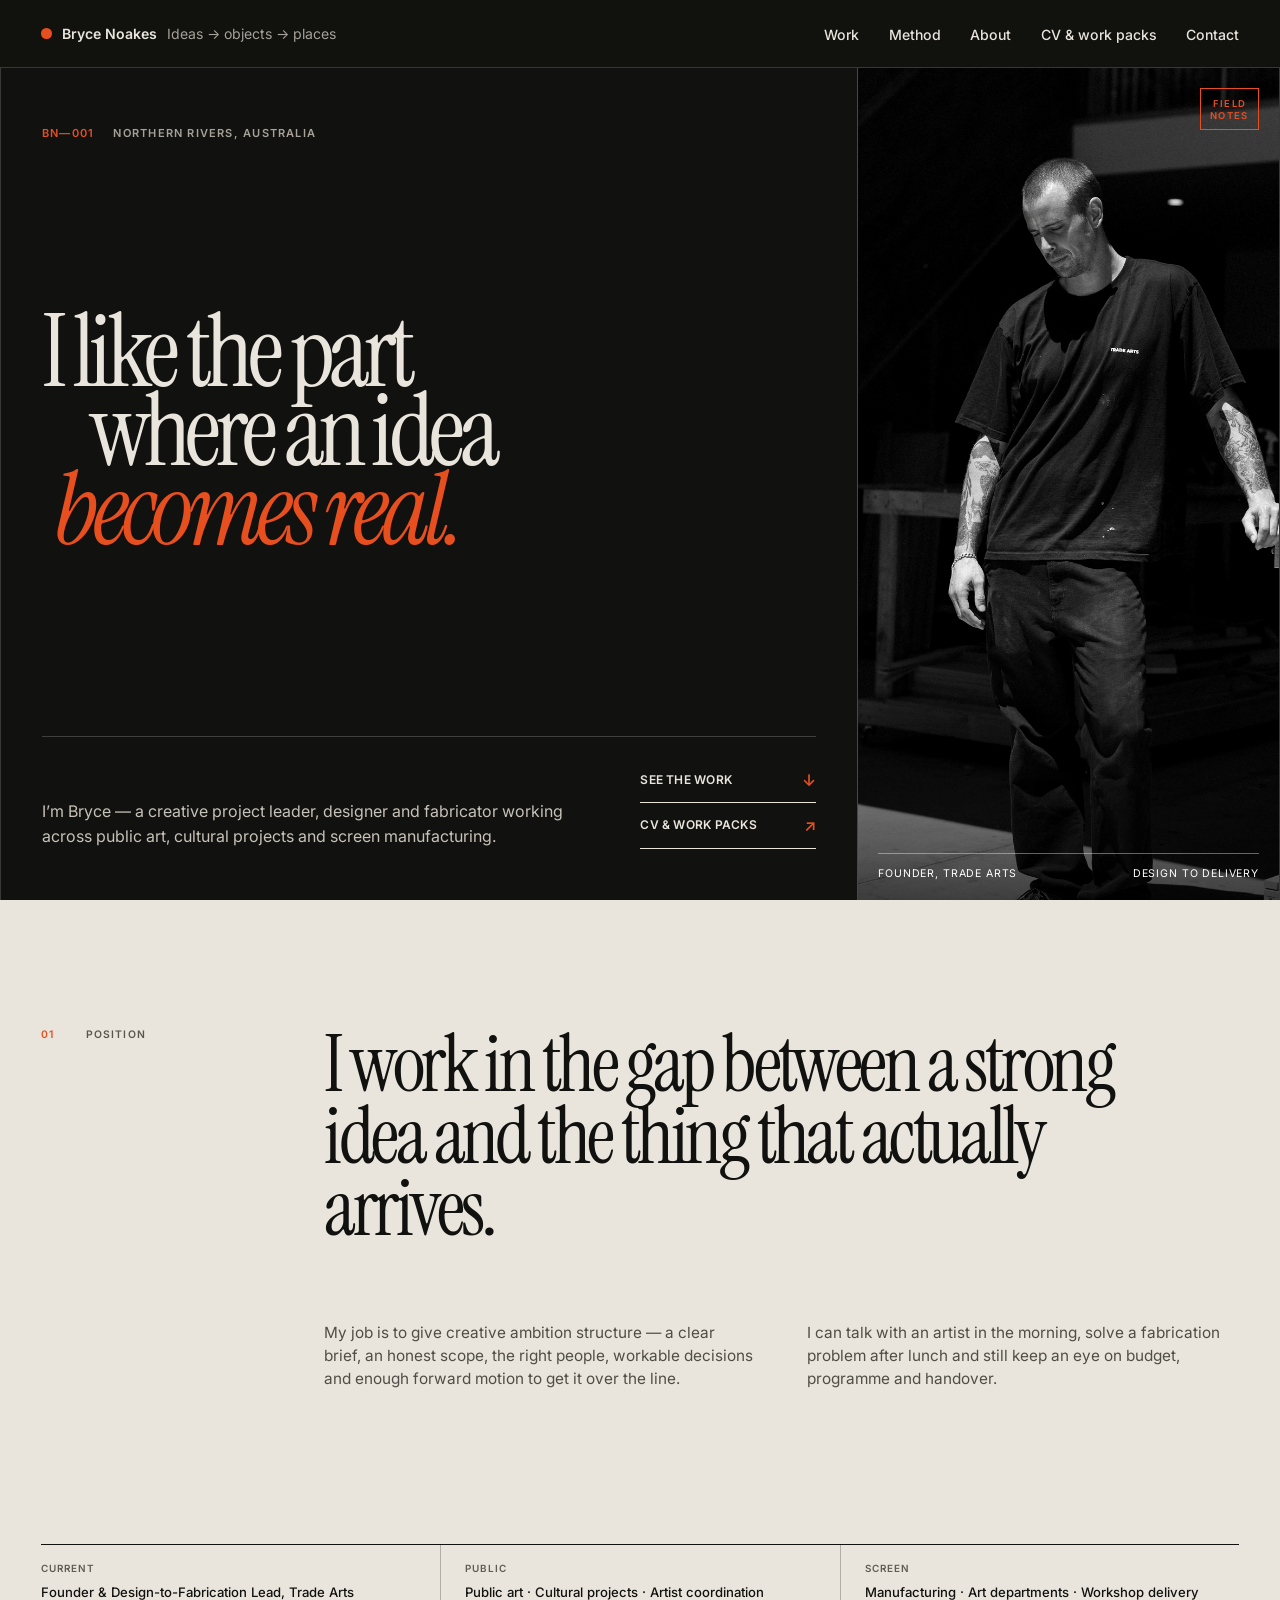
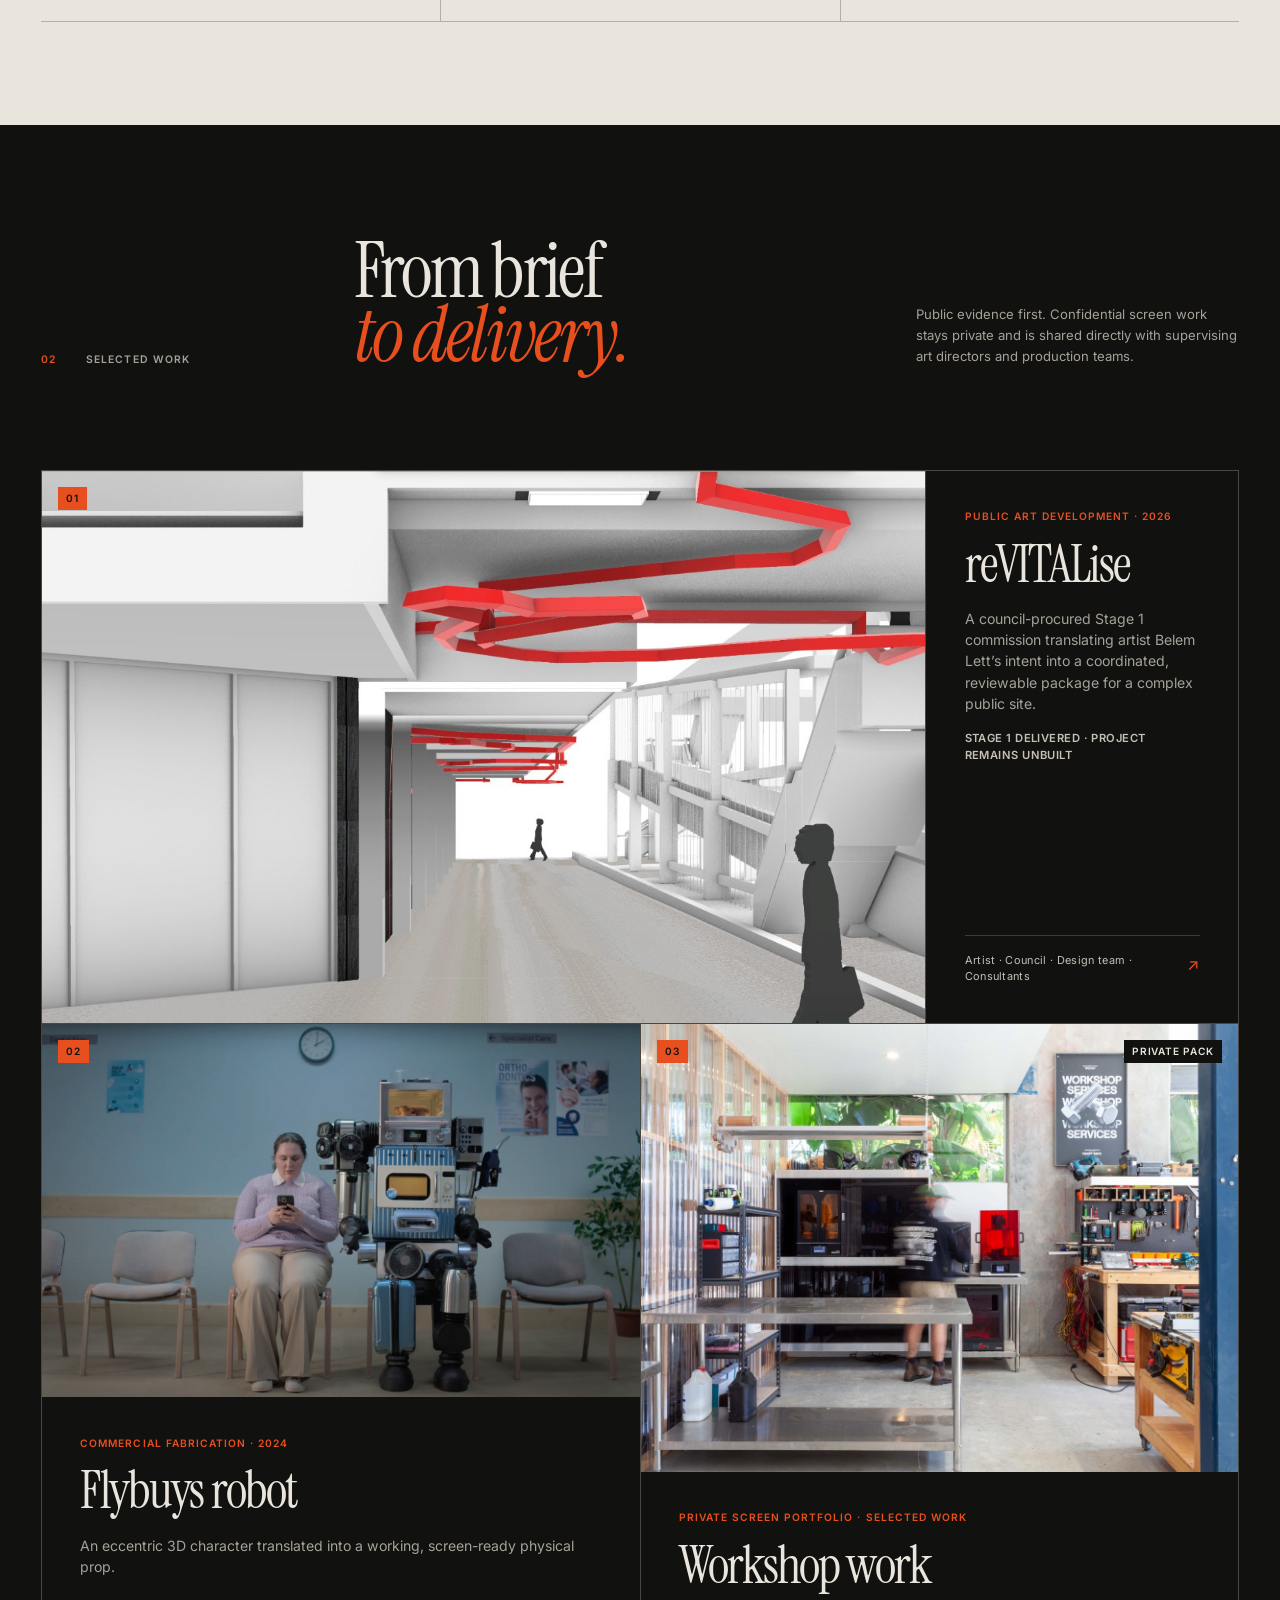
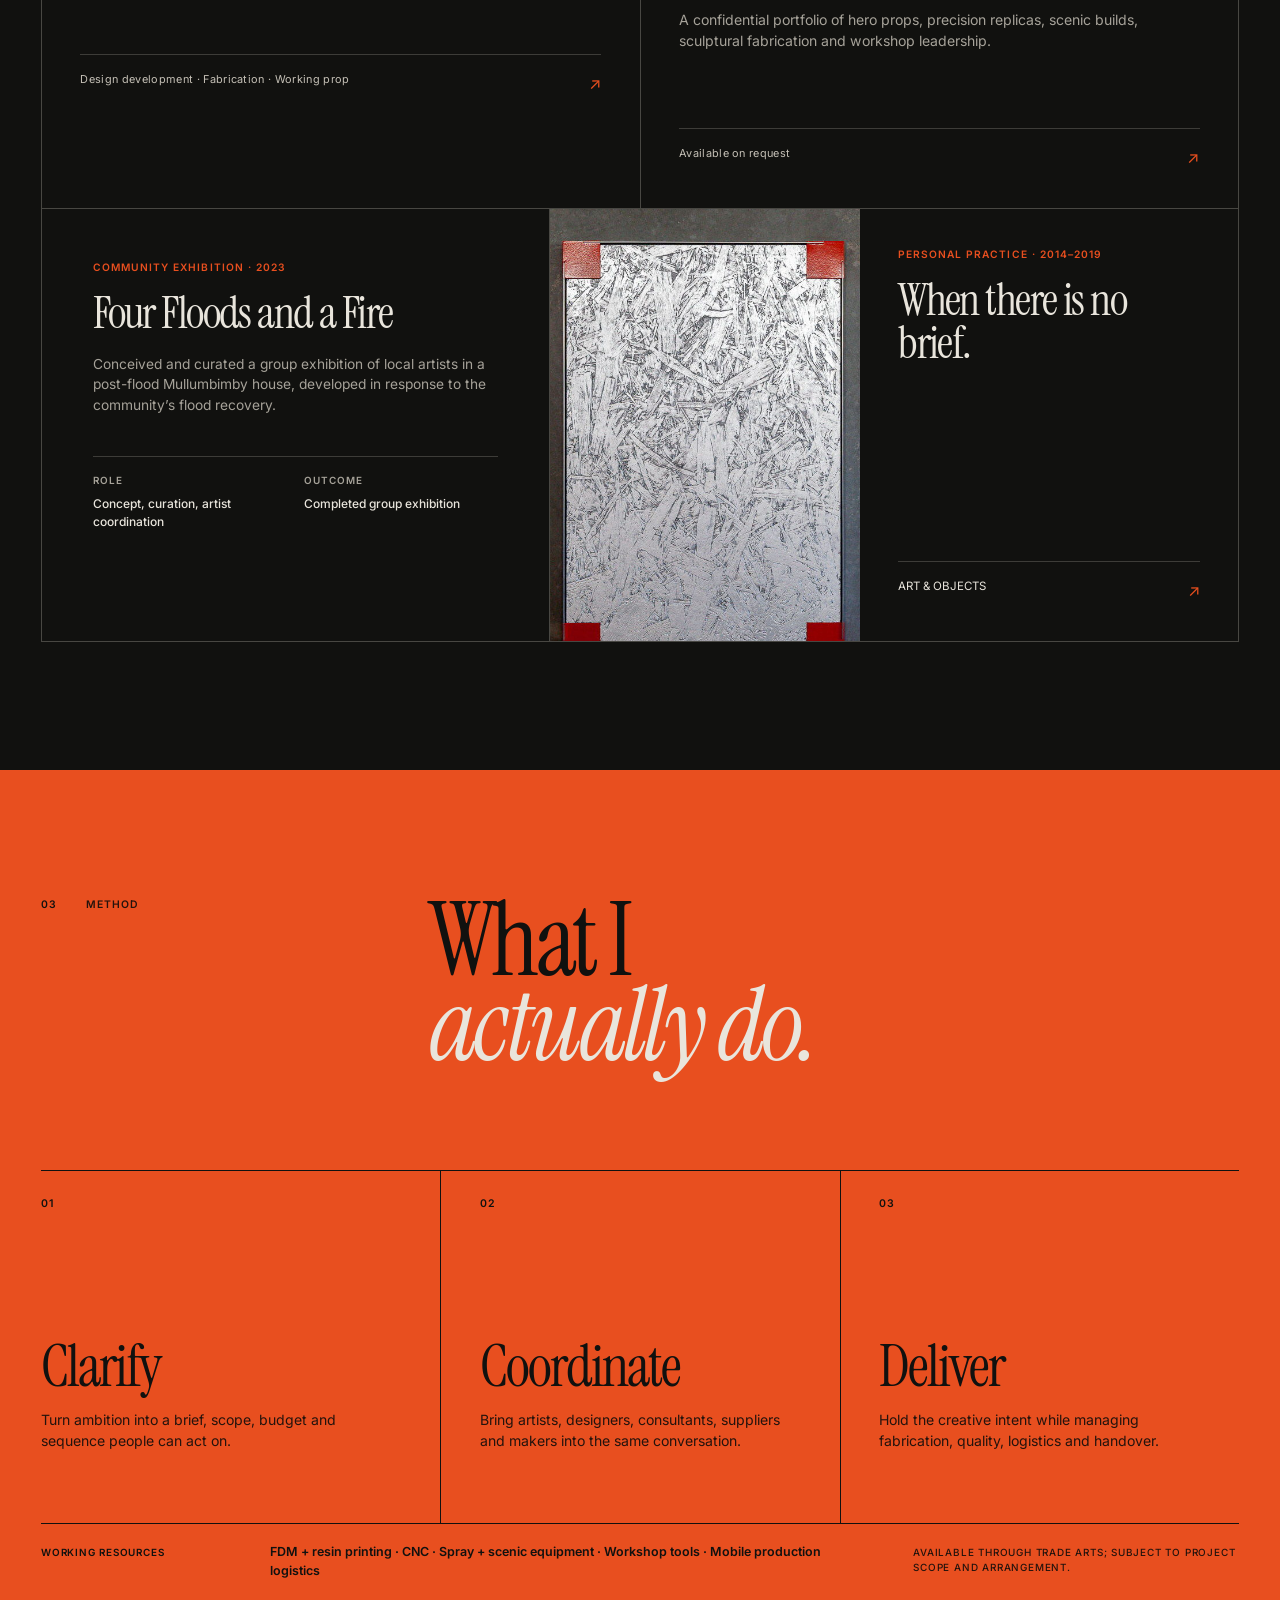
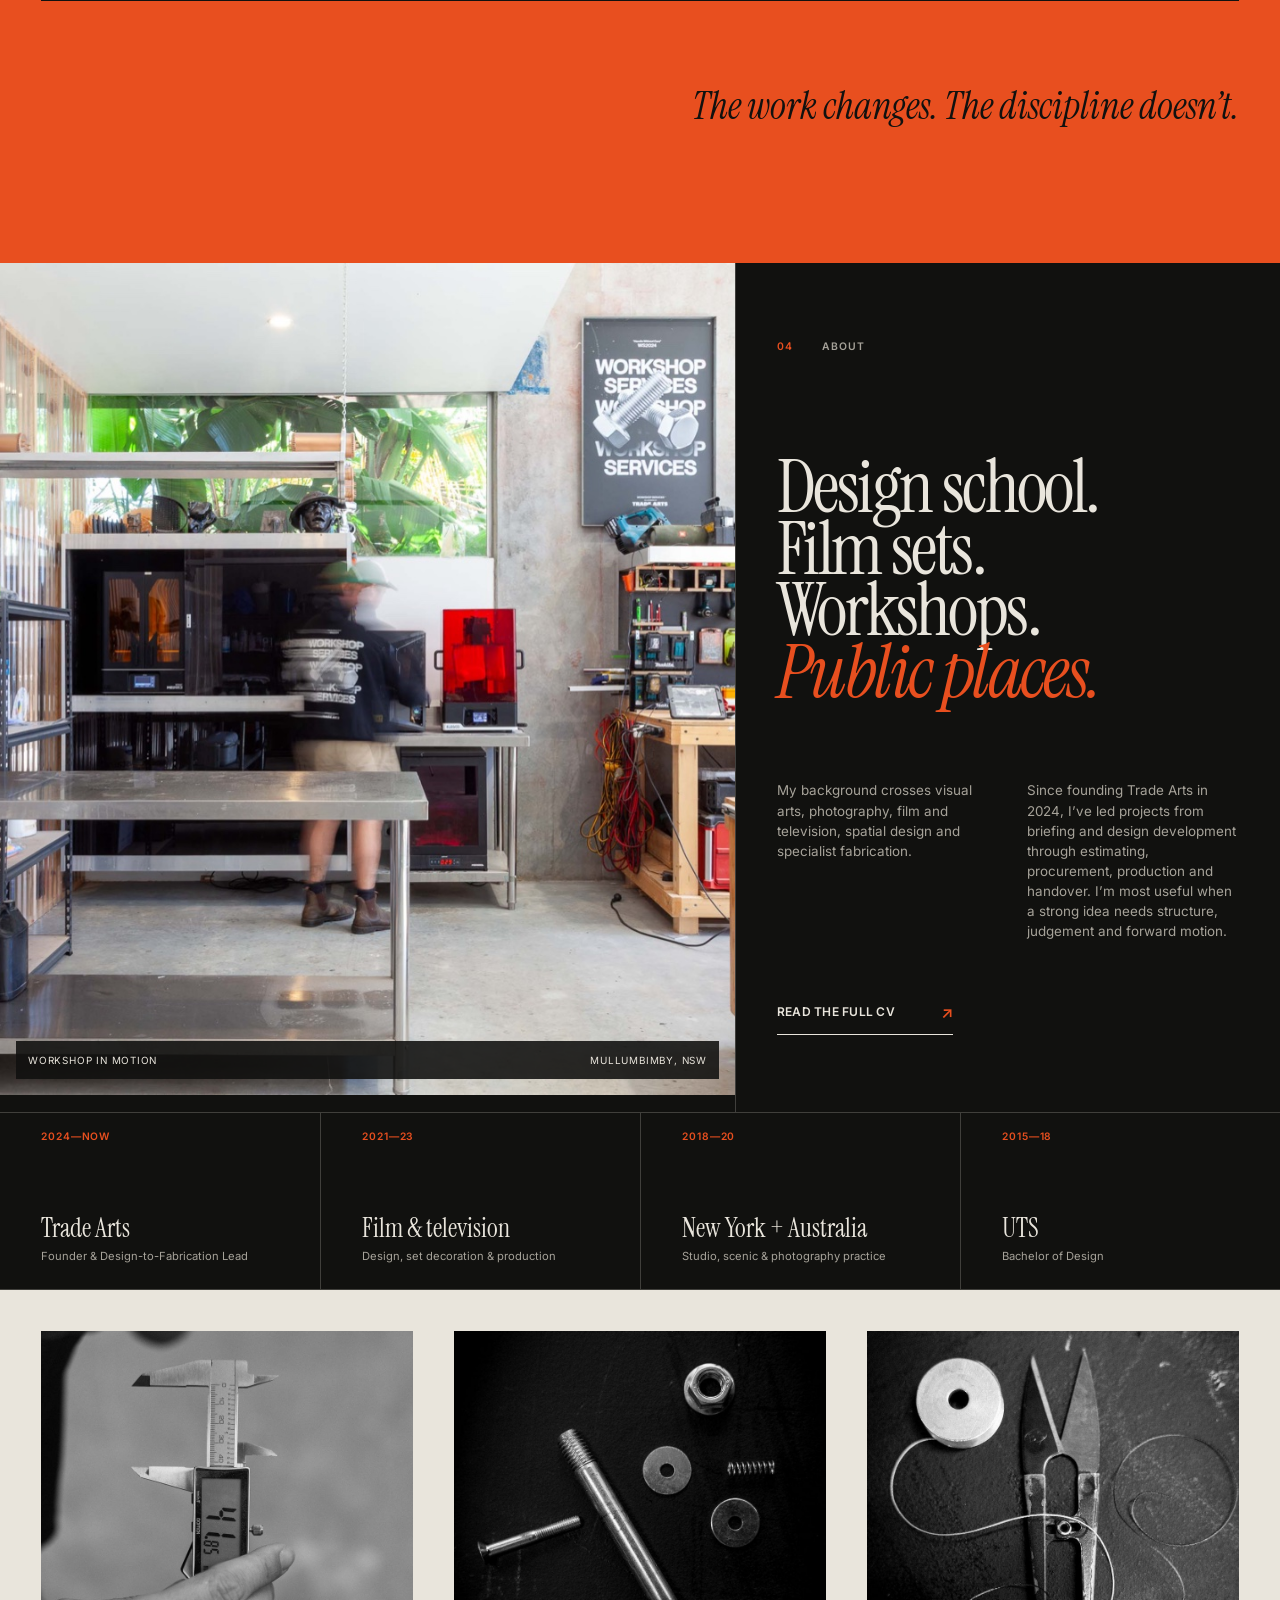
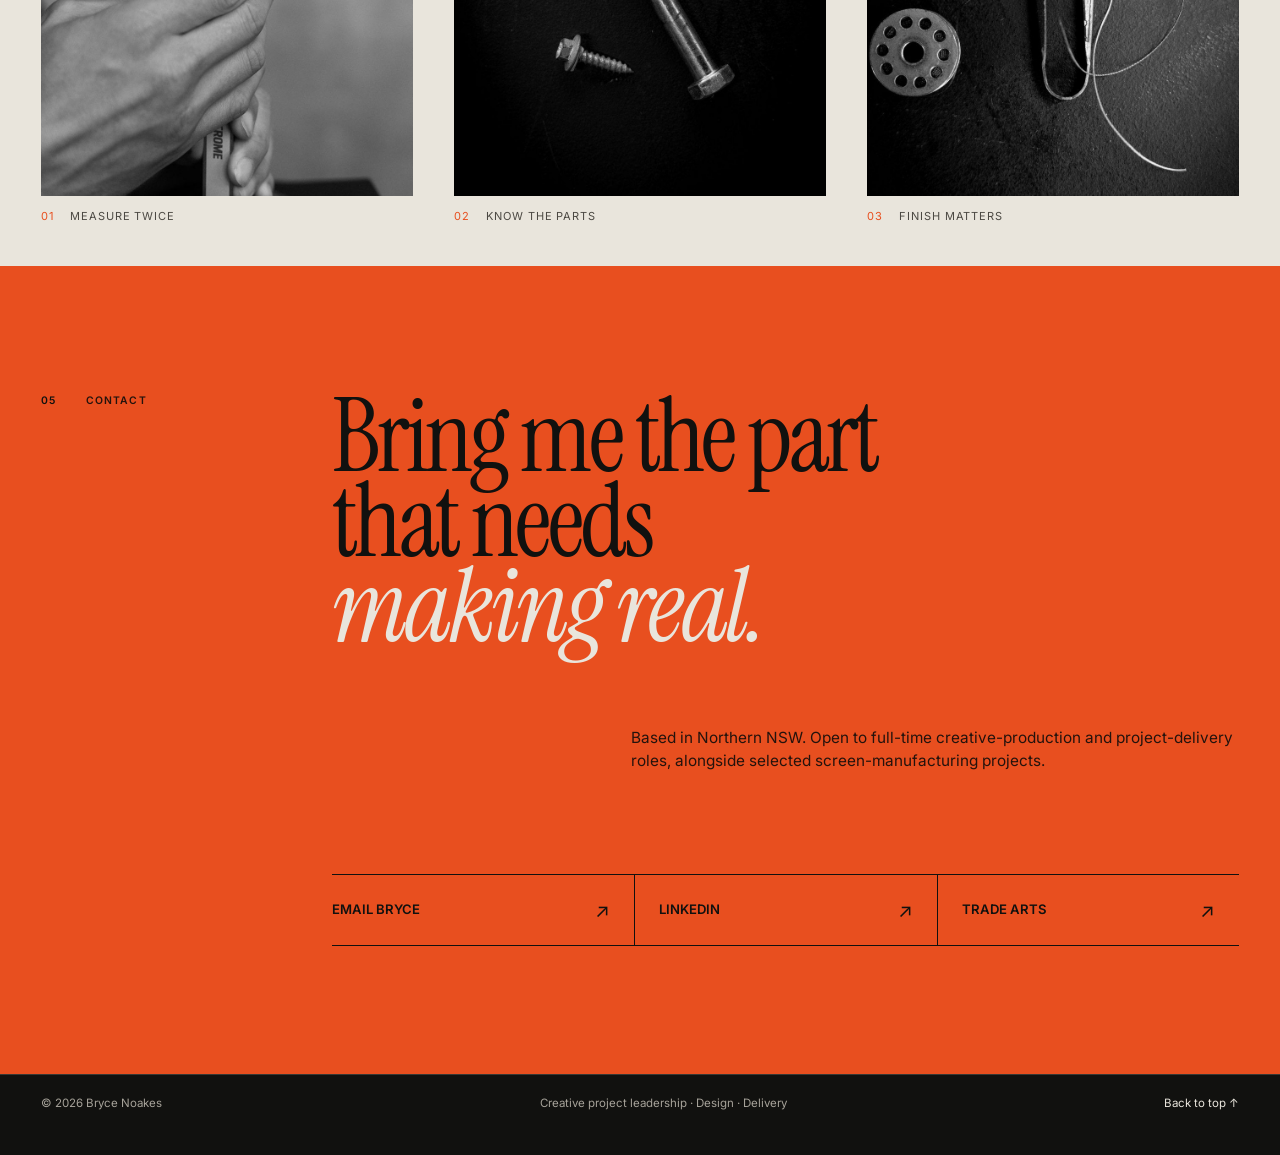
==== commit d26c3ebd: "Redesign personal site as workshop field notes" ====
--- a/index.html
+++ b/index.html
@@ -3,10 +3,10 @@
 <head>
   <meta charset="utf-8">
   <meta name="viewport" content="width=device-width, initial-scale=1">
-  <title>Bryce Noakes — Public Art &amp; Screen Manufacturing Project Leader</title>
+  <title>Bryce Noakes — Creative Project Leader | Public Art &amp; Production</title>
   <meta name="description" content="Bryce Noakes leads ambitious physical projects across public art, cultural projects, screen manufacturing and specialist fabrication.">
-  <meta name="theme-color" content="#ffffff">
-  <meta property="og:title" content="Bryce Noakes — Public Art &amp; Screen Manufacturing Project Leader">
+  <meta name="theme-color" content="#11110f">
+  <meta property="og:title" content="Bryce Noakes — Creative Project Leader | Public Art &amp; Production">
   <meta property="og:description" content="Creative intent translated into coordinated physical delivery, from brief and design development through production and handover.">
   <meta property="og:type" content="website">
   <meta property="og:url" content="https://brycenoakes.net/">
@@ -20,9 +20,10 @@
   <link rel="manifest" href="/site.webmanifest">
   <link rel="preconnect" href="https://fonts.googleapis.com">
   <link rel="preconnect" href="https://fonts.gstatic.com" crossorigin>
-  <link href="https://fonts.googleapis.com/css2?family=Inter:wght@400;500;600&amp;display=swap" rel="stylesheet">
-  <link rel="stylesheet" href="/styles.css?v=positioning-3">
-  <script src="/script.js?v=positioning-3" defer></script>
+  <link href="https://fonts.googleapis.com/css2?family=Instrument+Serif:ital@0;1&amp;family=Inter:wght@400;500;600&amp;display=swap" rel="stylesheet">
+  <script>document.documentElement.classList.add('js');</script>
+  <link rel="stylesheet" href="/styles.css?v=field-notes-1">
+  <script src="/script.js?v=field-notes-1" defer></script>
   <script type="application/ld+json">
     {
       "@context": "https://schema.org",
@@ -46,13 +47,13 @@
     }
   </script>
 </head>
-<body>
+<body class="home-page">
   <a class="skip-link" href="#main">Skip to content</a>
 
   <header class="site-header">
-    <a class="wordmark" href="/" aria-label="Bryce Noakes, home">
+    <a class="wordmark" href="#top" aria-label="Bryce Noakes, home">
       <span>Bryce Noakes</span>
-      <span>Project leader · Design to delivery</span>
+      <span>Ideas → objects → places</span>
     </a>
 
     <button class="menu-toggle" type="button" aria-expanded="false" aria-controls="site-nav">
@@ -62,279 +63,245 @@
 
     <nav class="site-nav" id="site-nav" aria-label="Primary navigation">
       <a href="#work">Work</a>
-      <a href="#profile">Profile</a>
-      <a href="#experience">Experience</a>
+      <a href="#method">Method</a>
+      <a href="#about">About</a>
       <a href="/cv/">CV &amp; work packs</a>
       <a href="#contact">Contact</a>
     </nav>
   </header>
 
   <main id="main">
-    <section class="hero" id="top">
-      <div class="hero-copy reveal">
-        <p class="eyebrow">Bryce Noakes · Northern Rivers, Australia</p>
-        <h1>
-          I lead <span class="signal-word">ambitious physical projects</span> where
-          <span class="signal-word">creative intent</span> meets
-          <span class="signal-word">practical delivery</span>.
+    <section class="home-hero" id="top" aria-labelledby="home-title">
+      <div class="home-hero-copy">
+        <p class="home-kicker reveal"><span>BN—001</span> Northern Rivers, Australia</p>
+        <h1 class="reveal" id="home-title">
+          <span>I like the part</span>
+          <span>where an idea</span>
+          <em>becomes real.</em>
         </h1>
-        <p class="hero-intro">
-          Public art, cultural projects and screen manufacturing, led from brief and
-          design development through scope, budgets, teams, production and handover.
-        </p>
-        <div class="link-row">
-          <a class="button button-dark" href="#work">Selected projects</a>
-          <a class="button" href="/cv/">CV &amp; work packs</a>
-          <a class="quiet-link" href="https://au.linkedin.com/in/bryce-noakes-381408269" target="_blank" rel="noopener">LinkedIn ↗</a>
-        </div>
-      </div>
-
-      <div class="hero-meta reveal">
-        <div><span>Current</span><strong>Founder &amp; Design-to-Fabrication Lead, Trade Arts</strong></div>
-        <div><span>Public</span><strong>Public art · Cultural projects · Artist coordination</strong></div>
-        <div><span>Screen</span><strong>Manufacturing · Art departments · Workshop delivery</strong></div>
-      </div>
-    </section>
-
-    <figure class="studio-hero reveal">
-      <img src="/images/studio/workshop-active.jpg"
-           srcset="/images/studio/workshop-active-1400.jpg 1400w, /images/studio/workshop-active.jpg 2738w"
-           sizes="(max-width: 720px) 100vw, min(100vw, 106rem)"
-           width="2738" height="1825"
-           alt="Workshop production in motion at Trade Arts, with 3D printers, tools and fabrication benches">
-      <figcaption>
-        <span>Workshop in motion · Mullumbimby, NSW</span>
-        <span>Design · Fabrication · Delivery</span>
-      </figcaption>
-    </figure>
-
-    <section class="pathway-section" aria-labelledby="pathway-title">
-      <div class="pathway-intro reveal">
-        <p class="eyebrow">Professional pathways</p>
-        <h2 id="pathway-title">One delivery discipline, applied in two directions.</h2>
-      </div>
-      <div class="pathway-grid">
-        <article class="pathway-card reveal">
-          <p class="work-type">01 · Public art &amp; cultural projects</p>
-          <h3>Artist intent through coordinated delivery.</h3>
-          <p>Artist-facing project leadership across briefs, procurement, scope, budgets, consultants, staged approvals, documentation and public-facing constraints.</p>
-          <a class="arrow-link" href="/work/revitalise/">View public-art evidence ↗</a>
-        </article>
-        <article class="pathway-card reveal">
-          <p class="work-type">02 · Screen manufacturing &amp; art departments</p>
-          <h3>Art-department intent through the workshop.</h3>
-          <p>Technical translation, estimating, specialist teams, props, replicas, scenic builds, finishing, logistics and practical handover under production conditions.</p>
-          <a class="arrow-link" href="/cv/#screen-pack">Private portfolio information ↗</a>
-        </article>
-      </div>
-    </section>
-
-    <section class="section work-section" id="work">
-      <header class="section-head reveal">
-        <h2>Selected projects</h2>
-        <p>Project evidence across public art, screen manufacturing, commercial fabrication and community cultural work.</p>
+        <div class="home-hero-intro reveal">
+          <p>I’m Bryce — a creative project leader, designer and fabricator working across public art, cultural projects and screen manufacturing.</p>
+          <div class="home-hero-links">
+            <a class="field-link field-link-light" href="#work">See the work <span aria-hidden="true">↓</span></a>
+            <a class="field-link field-link-light" href="/cv/">CV &amp; work packs <span aria-hidden="true">↗</span></a>
+          </div>
+        </div>
+      </div>
+
+      <figure class="home-hero-portrait reveal">
+        <img src="/images/studio/bryce-portrait-looking-away.jpg" width="1024" height="1535" fetchpriority="high"
+             alt="Black-and-white portrait of Bryce Noakes in the Trade Arts workshop">
+        <figcaption>
+          <span>Founder, Trade Arts</span>
+          <span>Design to delivery</span>
+        </figcaption>
+        <span class="portrait-mark" aria-hidden="true">FIELD<br>NOTES</span>
+      </figure>
+    </section>
+
+    <section class="home-position" aria-labelledby="position-title">
+      <div class="home-section-code reveal" aria-hidden="true">
+        <span>01</span>
+        <span>Position</span>
+      </div>
+      <div class="home-position-main">
+        <h2 class="reveal" id="position-title">I work in the gap between a strong idea and the thing that actually arrives.</h2>
+        <div class="home-position-copy reveal">
+          <p>My job is to give creative ambition structure — a clear brief, an honest scope, the right people, workable decisions and enough forward motion to get it over the line.</p>
+          <p>I can talk with an artist in the morning, solve a fabrication problem after lunch and still keep an eye on budget, programme and handover.</p>
+        </div>
+      </div>
+      <dl class="home-register reveal">
+        <div><dt>Current</dt><dd>Founder &amp; Design-to-Fabrication Lead, Trade Arts</dd></div>
+        <div><dt>Public</dt><dd>Public art · Cultural projects · Artist coordination</dd></div>
+        <div><dt>Screen</dt><dd>Manufacturing · Art departments · Workshop delivery</dd></div>
+      </dl>
+    </section>
+
+    <section class="home-work" id="work" aria-labelledby="work-title">
+      <header class="home-work-head reveal">
+        <div class="home-section-code home-section-code-light" aria-hidden="true">
+          <span>02</span>
+          <span>Selected work</span>
+        </div>
+        <h2 id="work-title">From brief<br><em>to delivery.</em></h2>
+        <p>Public evidence first. Confidential screen work stays private and is shared directly with supervising art directors and production teams.</p>
       </header>
 
-      <div class="work-grid">
-        <article class="work-card reveal">
-          <figure class="work-card-image">
-            <img src="/images/projects/revitalise/card.jpg" width="1067" height="801" loading="lazy"
-                 alt="Terracotta-red reVITALise forms running overhead through the Park Avenue walkway">
-          </figure>
-          <p class="work-type">Public art development · 2026</p>
-          <h3><a href="/work/revitalise/">reVITALise</a></h3>
-          <p class="work-note">A council-procured Stage 1 commission translating artist Belem Lett’s intent into a coordinated, reviewable package for a complex public site.</p>
-          <p class="work-evidence">Artist · Council · Design team · Consultants</p>
-          <span class="arrow-link" aria-hidden="true">View project ↗</span>
-        </article>
-
-        <article class="work-card reveal">
-          <figure class="work-card-image flybuys-card-image">
-            <img src="/images/projects/flybuys/campaign-still.jpg" width="2200" height="1092" loading="lazy"
-                 alt="The completed Flybuys robot appearing beside the campaign performer in the final television commercial">
-          </figure>
-          <p class="work-type">Commercial fabrication · 2024</p>
-          <h3><a href="/work/flybuys-robot/">Flybuys robot</a></h3>
-          <p class="work-note">Taking an eccentric character from 3D concept to a working, screen-ready physical prop.</p>
-          <p class="work-evidence">Design development · Working physical prop</p>
-          <span class="arrow-link" aria-hidden="true">View project ↗</span>
-        </article>
-
-        <article class="work-card reveal">
-          <figure class="work-card-image screen-pack-image">
-            <img src="/images/studio/workshop-active.jpg"
-                 srcset="/images/studio/workshop-active-1400.jpg 1400w, /images/studio/workshop-active.jpg 2738w"
-                 sizes="(max-width: 720px) 100vw, 32vw"
-                 width="2738" height="1825" loading="lazy"
-                 alt="Workshop production in motion at Trade Arts, with 3D printers, tools and fabrication benches">
-          </figure>
-          <p class="work-type">Private application portfolio · 2026</p>
-          <h3><a href="/cv/#screen-pack">Screen manufacturing</a></h3>
-          <p class="work-note">A confidential 16-page portfolio of hero props, precision replicas, scenic builds, sculptural fabrication and workshop leadership.</p>
-          <p class="work-evidence">For supervising art directors &amp; production teams</p>
-          <span class="arrow-link" aria-hidden="true">Portfolio information ↗</span>
-        </article>
-      </div>
-
-      <article class="community-evidence reveal" aria-labelledby="four-floods-title">
-        <div>
-          <p class="work-type">Community exhibition · 2023</p>
-          <h3 id="four-floods-title">Four Floods and a Fire</h3>
-        </div>
-        <p class="community-evidence-summary">
-          Conceived and curated a group exhibition of local artists in a post-flood
-          Mullumbimby house, developed with participating artists in response to the
-          community’s flood recovery.
-        </p>
-        <dl>
-          <div><dt>Role</dt><dd>Concept, curation and artist coordination</dd></div>
-          <div><dt>Delivery</dt><dd>Spatial presentation and installation</dd></div>
-          <div><dt>Outcome</dt><dd>Completed community-contextual group exhibition</dd></div>
-        </dl>
-      </article>
-
-      <article class="practice-evidence reveal">
-        <div>
-          <p class="work-type">Personal practice · 2014–2019</p>
-          <h3>Art &amp; objects</h3>
-        </div>
-        <p>Material studies and image-based work exploring the uneasy line between the natural and manufactured.</p>
-        <a class="arrow-link" href="/work/art-and-objects/">View personal work ↗</a>
-      </article>
-    </section>
-
-    <section class="section profile-section" id="profile">
-      <div class="profile-layout">
-        <div class="profile-title reveal">
-          <p class="eyebrow">Profile</p>
-          <h2>I work where creative intent meets practical delivery.</h2>
-        </div>
-        <div class="profile-copy reveal">
-          <p class="profile-lead">
-            My background crosses visual arts, photography, film and television,
-            spatial design and specialist fabrication.
-          </p>
-          <p>
-            Since founding Trade Arts in 2024, I have led projects from briefing and
-            design development through estimating, procurement, production and handover.
-            I’m most useful when a strong idea needs structure, judgement and forward motion.
-          </p>
-          <p>
-            I coordinate the people a project actually needs — artists, designers, CAD
-            specialists, engineers, suppliers and installers — and stay accountable for
-            the result that arrives on site.
-          </p>
-          <figure class="portrait-image">
-            <img src="/images/studio/bryce-portrait-looking-away.jpg" width="1024" height="1535" loading="lazy"
-                 alt="Black-and-white portrait of Bryce Noakes looking away in the Trade Arts workshop">
-            <figcaption>Bryce Noakes · Founder and design-to-fabrication lead, Trade Arts</figcaption>
-          </figure>
-        </div>
-      </div>
-
-      <div class="capability-grid reveal">
-        <article>
+      <div class="home-projects">
+        <article class="home-project home-project-feature reveal">
+          <a href="/work/revitalise/" aria-label="View the reVITALise public art project">
+            <figure class="home-project-image">
+              <img src="/images/projects/revitalise/walkway.jpg" width="1424" height="800" loading="lazy"
+                   alt="Concept render of terracotta-red reVITALise forms running through the Park Avenue walkway">
+              <span class="project-number" aria-hidden="true">01</span>
+            </figure>
+            <div class="home-project-copy">
+              <p class="project-meta">Public art development · 2026</p>
+              <h3>reVITALise</h3>
+              <p>A council-procured Stage 1 commission translating artist Belem Lett’s intent into a coordinated, reviewable package for a complex public site.</p>
+              <span class="project-status">Stage 1 delivered · Project remains unbuilt</span>
+              <span class="project-route">Artist · Council · Design team · Consultants <b aria-hidden="true">↗</b></span>
+            </div>
+          </a>
+        </article>
+
+        <article class="home-project home-project-split reveal">
+          <a href="/work/flybuys-robot/" aria-label="View the Flybuys robot project">
+            <figure class="home-project-image">
+              <img src="/images/projects/flybuys/campaign-still.jpg" width="2200" height="1092" loading="lazy"
+                   alt="The completed Flybuys robot beside the campaign performer in the television commercial">
+              <span class="project-number" aria-hidden="true">02</span>
+            </figure>
+            <div class="home-project-copy">
+              <p class="project-meta">Commercial fabrication · 2024</p>
+              <h3>Flybuys robot</h3>
+              <p>An eccentric 3D character translated into a working, screen-ready physical prop.</p>
+              <span class="project-route">Design development · Fabrication · Working prop <b aria-hidden="true">↗</b></span>
+            </div>
+          </a>
+        </article>
+
+        <article class="home-project home-project-split home-project-private reveal">
+          <a href="/cv/#screen-pack" aria-label="Read about the private screen manufacturing portfolio">
+            <figure class="home-project-image">
+              <img src="/images/studio/workshop-active.jpg"
+                   srcset="/images/studio/workshop-active-1400.jpg 1400w, /images/studio/workshop-active.jpg 2738w"
+                   sizes="(max-width: 720px) 100vw, 50vw"
+                   width="2738" height="1825" loading="lazy"
+                   alt="Workshop production in motion at Trade Arts">
+              <span class="project-number" aria-hidden="true">03</span>
+              <span class="private-label">Private pack</span>
+            </figure>
+            <div class="home-project-copy">
+              <p class="project-meta">Private screen portfolio · Selected work</p>
+              <h3>Workshop work</h3>
+              <p>A confidential portfolio of hero props, precision replicas, scenic builds, sculptural fabrication and workshop leadership.</p>
+              <span class="project-route">Available on request <b aria-hidden="true">↗</b></span>
+            </div>
+          </a>
+        </article>
+      </div>
+
+      <div class="home-side-work">
+        <article class="home-side-note reveal">
+          <p class="project-meta">Community exhibition · 2023</p>
+          <h3>Four Floods and a Fire</h3>
+          <p>Conceived and curated a group exhibition of local artists in a post-flood Mullumbimby house, developed in response to the community’s flood recovery.</p>
+          <dl>
+            <div><dt>Role</dt><dd>Concept, curation, artist coordination</dd></div>
+            <div><dt>Outcome</dt><dd>Completed group exhibition</dd></div>
+          </dl>
+        </article>
+
+        <article class="home-side-note home-side-note-art reveal">
+          <a href="/work/art-and-objects/" aria-label="View Bryce Noakes' personal art and objects">
+            <img src="/images/projects/art/card.jpg" width="1000" height="749" loading="lazy"
+                 alt="A geometric OSB artwork with red corner forms on a dark wall">
+            <div>
+              <p class="project-meta">Personal practice · 2014–2019</p>
+              <h3>When there is no brief.</h3>
+              <span>Art &amp; objects <b aria-hidden="true">↗</b></span>
+            </div>
+          </a>
+        </article>
+      </div>
+    </section>
+
+    <section class="home-method" id="method" aria-labelledby="method-title">
+      <header class="home-method-head reveal">
+        <div class="home-section-code" aria-hidden="true">
+          <span>03</span>
+          <span>Method</span>
+        </div>
+        <h2 id="method-title">What I<br><em>actually do.</em></h2>
+      </header>
+      <div class="home-method-grid">
+        <article class="reveal">
           <span>01</span>
-          <h3>Project leadership</h3>
-          <p>Scope, budgets, schedules, stakeholders, procurement, risk and handover.</p>
-        </article>
-        <article>
+          <h3>Clarify</h3>
+          <p>Turn ambition into a brief, scope, budget and sequence people can act on.</p>
+        </article>
+        <article class="reveal">
           <span>02</span>
-          <h3>Design judgement</h3>
-          <p>Concept development, visual storytelling, materials, spatial thinking and finish.</p>
-        </article>
-        <article>
+          <h3>Coordinate</h3>
+          <p>Bring artists, designers, consultants, suppliers and makers into the same conversation.</p>
+        </article>
+        <article class="reveal">
           <span>03</span>
-          <h3>Physical delivery</h3>
-          <p>Fabrication planning, suppliers, workshop production, installation and quality.</p>
-        </article>
-      </div>
-
-      <article class="capacity-panel reveal">
-        <div>
-          <p class="eyebrow">Workshop &amp; mobile production</p>
-          <h3>A deployable build system, not just a design service.</h3>
-        </div>
-        <div class="capacity-copy">
-          <p>Production resources available through Trade Arts include approximately 10 professional FDM printers, five resin printers, CNC, compressors, spray booths, scenic equipment and comprehensive workshop tools.</p>
-          <p>Mobile logistics include a BYD 4WD ute with a 2.5-tonne towing rating and a large box trailer. Equipment and transport are subject to project scope, location and commercial arrangement.</p>
-        </div>
-      </article>
-    </section>
-
-    <section class="section experience-section" id="experience">
-      <div class="experience-heading reveal">
-        <div>
-          <p class="eyebrow">Experience</p>
-          <h2>Project leadership, design and hands-on delivery.</h2>
-        </div>
-        <div class="experience-links">
-          <a class="button button-dark" href="/cv/">CV &amp; work packs</a>
-          <a class="quiet-link" href="https://au.linkedin.com/in/bryce-noakes-381408269" target="_blank" rel="noopener">Full experience on LinkedIn ↗</a>
-        </div>
-      </div>
-
-      <div class="timeline reveal">
-        <article>
-          <p>2024 — present</p>
-          <div>
-            <h3>Founder &amp; Design-to-Fabrication Lead</h3>
-            <span>Trade Arts · Northern NSW</span>
-            <p class="timeline-detail">Lead briefing, estimating, budgets, schedules, procurement, suppliers, risk, approvals, production and handover across concurrent projects.</p>
-          </div>
-        </article>
-        <article>
-          <p>2021 — 2023</p>
-          <div>
-            <h3>Design, set decoration &amp; production</h3>
-            <span>Australian and international film &amp; television</span>
-            <p class="timeline-detail">Coordinated practical design and set-decoration requirements across workshops, builds and active productions with changing schedules.</p>
-          </div>
-        </article>
-        <article>
-          <p>2018 — 2020</p>
-          <div>
-            <h3>Studio, scenic &amp; photography practice</h3>
-            <span>New York and Australia</span>
-            <p class="timeline-detail">Studio management, scenic work and photography practice across New York and Australia.</p>
-          </div>
-        </article>
-        <article>
-          <p>Education</p>
-          <div><h3>Bachelor of Design</h3><span>Photography &amp; Situated Media · UTS</span></div>
-        </article>
-      </div>
-
-      <div class="detail-strip reveal">
+          <h3>Deliver</h3>
+          <p>Hold the creative intent while managing fabrication, quality, logistics and handover.</p>
+        </article>
+      </div>
+      <div class="home-resource-line reveal">
+        <span>Working resources</span>
+        <p>FDM + resin printing · CNC · Spray + scenic equipment · Workshop tools · Mobile production logistics</p>
+        <small>Available through Trade Arts; subject to project scope and arrangement.</small>
+      </div>
+      <p class="home-method-note reveal">The work changes. The discipline doesn’t.</p>
+    </section>
+
+    <section class="home-about" id="about" aria-labelledby="about-title">
+      <div class="home-about-image reveal">
         <figure>
-          <img src="/images/studio/detail-measure.jpg" width="1024" height="1280" loading="lazy"
-               alt="Digital vernier callipers measuring a component in the workshop">
-          <figcaption><span>01</span> Measure</figcaption>
+          <img src="/images/studio/workshop-active.jpg"
+               srcset="/images/studio/workshop-active-1400.jpg 1400w, /images/studio/workshop-active.jpg 2738w"
+               sizes="(max-width: 760px) 100vw, 56vw"
+               width="2738" height="1825" loading="lazy"
+               alt="Workshop production in motion at Trade Arts">
+          <figcaption><span>Workshop in motion</span><span>Mullumbimby, NSW</span></figcaption>
         </figure>
-        <figure>
-          <img src="/images/studio/detail-fixings.jpg" width="1024" height="1280" loading="lazy"
-               alt="Bolts, washers and fasteners laid out on a black surface">
-          <figcaption><span>02</span> Specify</figcaption>
-        </figure>
-        <figure>
-          <img src="/images/studio/detail-finish.jpg" width="1024" height="1280" loading="lazy"
-               alt="Thread, bobbins and snips laid out on a workbench">
-          <figcaption><span>03</span> Finish</figcaption>
-        </figure>
-      </div>
-    </section>
-
-    <section class="contact-section" id="contact">
-      <div class="contact-inner reveal">
-        <div class="contact-lead">
-          <p class="eyebrow">Contact</p>
-          <h2>Let’s talk about the next project.</h2>
-          <p class="contact-note">Based in Northern NSW. Open to public-art and cultural-project roles, practical flexible-hybrid work and project-based screen manufacturing.</p>
-        </div>
-        <div class="contact-links">
-          <a id="email-link" href="#">Email Bryce ↗</a>
-          <a href="https://au.linkedin.com/in/bryce-noakes-381408269" target="_blank" rel="noopener">LinkedIn ↗</a>
-          <a href="https://www.tradearts.work" target="_blank" rel="noopener">Trade Arts ↗</a>
+      </div>
+      <div class="home-about-copy">
+        <div class="home-section-code home-section-code-light reveal" aria-hidden="true">
+          <span>04</span>
+          <span>About</span>
+        </div>
+        <h2 class="reveal" id="about-title">Design school.<br>Film sets.<br>Workshops.<br><em>Public places.</em></h2>
+        <div class="home-about-text reveal">
+          <p>My background crosses visual arts, photography, film and television, spatial design and specialist fabrication.</p>
+          <p>Since founding Trade Arts in 2024, I’ve led projects from briefing and design development through estimating, procurement, production and handover. I’m most useful when a strong idea needs structure, judgement and forward motion.</p>
+        </div>
+        <a class="field-link field-link-light reveal" href="/cv/">Read the full CV <span aria-hidden="true">↗</span></a>
+      </div>
+      <div class="home-history reveal" aria-label="Selected experience">
+        <div><time>2024—now</time><strong>Trade Arts</strong><span>Founder &amp; Design-to-Fabrication Lead</span></div>
+        <div><time>2021—23</time><strong>Film &amp; television</strong><span>Design, set decoration &amp; production</span></div>
+        <div><time>2018—20</time><strong>New York + Australia</strong><span>Studio, scenic &amp; photography practice</span></div>
+        <div><time>2015—18</time><strong>UTS</strong><span>Bachelor of Design</span></div>
+      </div>
+    </section>
+
+    <section class="home-details" aria-label="Workshop details">
+      <figure class="reveal">
+        <img src="/images/studio/detail-measure.jpg" width="880" height="1100" loading="lazy"
+             alt="Digital callipers measuring a workshop component">
+        <figcaption><span>01</span> Measure twice</figcaption>
+      </figure>
+      <figure class="reveal">
+        <img src="/images/studio/detail-fixings.jpg" width="880" height="1100" loading="lazy"
+             alt="Bolts, washers and fasteners arranged on a black surface">
+        <figcaption><span>02</span> Know the parts</figcaption>
+      </figure>
+      <figure class="reveal">
+        <img src="/images/studio/detail-finish.jpg" width="880" height="1100" loading="lazy"
+             alt="Thread, bobbins and snips arranged on a workbench">
+        <figcaption><span>03</span> Finish matters</figcaption>
+      </figure>
+    </section>
+
+    <section class="home-contact" id="contact" aria-labelledby="contact-title">
+      <div class="home-section-code reveal" aria-hidden="true">
+        <span>05</span>
+        <span>Contact</span>
+      </div>
+      <div class="home-contact-main">
+        <h2 class="reveal" id="contact-title">Bring me the part that needs <em>making real.</em></h2>
+        <p class="reveal">Based in Northern NSW. Open to full-time creative-production and project-delivery roles, alongside selected screen-manufacturing projects.</p>
+        <div class="home-contact-links reveal">
+          <a id="email-link" href="mailto:brycerossjames@gmail.com">Email Bryce <span aria-hidden="true">↗</span></a>
+          <a href="https://au.linkedin.com/in/bryce-noakes-381408269" target="_blank" rel="noopener">LinkedIn <span aria-hidden="true">↗</span></a>
+          <a href="https://www.tradearts.work" target="_blank" rel="noopener">Trade Arts <span aria-hidden="true">↗</span></a>
         </div>
       </div>
     </section>
--- a/styles.css
+++ b/styles.css
@@ -1309,14 +1309,31 @@
 }
 
 .reveal {
+  opacity: 1;
+  transform: none;
+}
+
+html.js .reveal {
   opacity: 0;
   transform: translateY(0.45rem);
   transition: opacity 500ms ease, transform 500ms ease;
 }
 
-.reveal.is-visible {
+html.js:not(.reveal-ready) .reveal {
+  animation: reveal-failsafe 0s 2s forwards;
+}
+
+html.js .reveal.is-visible {
   opacity: 1;
   transform: translateY(0);
+  animation: none;
+}
+
+@keyframes reveal-failsafe {
+  to {
+    opacity: 1;
+    transform: none;
+  }
 }
 
 @media (hover: hover) and (pointer: fine) {
@@ -1363,6 +1380,10 @@
 }
 
 @media (max-width: 900px) {
+  .wordmark span:last-child {
+    display: none;
+  }
+
   .pathway-section,
   .profile-layout,
   .experience-heading,
@@ -1475,7 +1496,9 @@
     align-items: flex-start;
     gap: 0;
     padding: 2rem var(--gutter);
+    overflow-y: auto;
     background: var(--white);
+    overscroll-behavior: contain;
     opacity: 0;
     transform: translateY(-0.5rem);
     transition: opacity 180ms ease, transform 180ms ease, visibility 180ms;
@@ -1764,9 +1787,11 @@
     animation-iteration-count: 1 !important;
   }
 
-  .reveal {
+  .reveal,
+  html.js .reveal {
     opacity: 1;
     transform: none;
+    animation: none;
   }
 
   .text-roll-track,
@@ -1781,3 +1806,1504 @@
     --motion-y: 0px !important;
   }
 }
+
+/* --------------------------------------------------------------------------
+   Homepage: Field notes
+   A workshop-led editorial layer. The case-study and CV system above remains
+   intentionally restrained so project evidence stays easy to scan.
+   -------------------------------------------------------------------------- */
+
+:root {
+  --home-ink: #11110f;
+  --home-paper: #e9e5dc;
+  --home-paper-dark: #d7d1c5;
+  --home-orange: #e84f1f;
+  --home-fog: #a6a299;
+  --home-display: "Instrument Serif", "Iowan Old Style", "Times New Roman", serif;
+  --home-max: 120rem;
+}
+
+.home-page {
+  background: var(--home-ink);
+  color: var(--home-paper);
+}
+
+.home-page main {
+  overflow: clip;
+}
+
+.home-page h1,
+.home-page h2,
+.home-page h3 {
+  letter-spacing: -0.035em;
+}
+
+.home-page .site-header {
+  min-height: 4.25rem;
+  padding-block: 0.9rem;
+  border-color: rgba(233, 229, 220, 0.18);
+  background: rgba(17, 17, 15, 0.94);
+  color: var(--home-paper);
+  backdrop-filter: blur(18px);
+}
+
+.home-page .wordmark,
+.home-page .site-nav a,
+.home-page .menu-toggle {
+  color: var(--home-paper);
+}
+
+.home-page .wordmark::before {
+  width: 0.66rem;
+  height: 0.66rem;
+  background: var(--home-orange);
+}
+
+.home-page .wordmark span:last-child {
+  color: var(--home-fog);
+}
+
+.home-page .site-nav a:hover {
+  color: var(--home-orange);
+}
+
+.home-page .wordmark:hover,
+.home-page .text-roll-face:last-child {
+  color: var(--home-orange);
+}
+
+.home-page :focus-visible {
+  outline-color: var(--home-orange);
+}
+
+.home-hero,
+.home-position,
+.home-work,
+.home-method,
+.home-about,
+.home-details,
+.home-contact {
+  width: min(100%, var(--home-max));
+  margin-inline: auto;
+}
+
+.home-hero {
+  display: grid;
+  min-height: calc(100svh - 4.25rem);
+  grid-template-columns: minmax(0, 1.34fr) minmax(22rem, 0.66fr);
+  border-right: 1px solid rgba(233, 229, 220, 0.18);
+  border-left: 1px solid rgba(233, 229, 220, 0.18);
+  background: var(--home-ink);
+}
+
+.home-hero-copy {
+  display: flex;
+  min-width: 0;
+  flex-direction: column;
+  justify-content: space-between;
+  padding: clamp(2.25rem, 4.5vw, 5.5rem) var(--gutter) clamp(2.25rem, 4vw, 4.5rem);
+}
+
+.home-kicker {
+  display: flex;
+  gap: 1.2rem;
+  margin: 0 0 3rem;
+  color: var(--home-fog);
+  font-size: 0.69rem;
+  font-weight: 600;
+  letter-spacing: 0.11em;
+  line-height: 1.4;
+  text-transform: uppercase;
+}
+
+.home-kicker span {
+  color: var(--home-orange);
+}
+
+.home-hero h1 {
+  margin: auto 0;
+  color: var(--home-paper);
+  font-family: var(--home-display);
+  font-size: clamp(4.35rem, 7.9vw, 10rem);
+  font-weight: 400;
+  letter-spacing: -0.055em;
+  line-height: 0.78;
+}
+
+.home-hero h1 span,
+.home-hero h1 em {
+  display: block;
+}
+
+.home-hero h1 em {
+  color: var(--home-orange);
+  font-weight: 400;
+  padding-left: 0.12em;
+  white-space: nowrap;
+}
+
+.home-hero h1 span:nth-child(2) {
+  padding-left: 0.48em;
+}
+
+.home-hero-intro {
+  display: grid;
+  grid-template-columns: minmax(16rem, 1fr) auto;
+  gap: clamp(2rem, 4vw, 5rem);
+  align-items: end;
+  margin-top: clamp(3rem, 7vh, 6rem);
+  padding-top: 1.25rem;
+  border-top: 1px solid rgba(233, 229, 220, 0.22);
+}
+
+.home-hero-intro > p {
+  max-width: 43rem;
+  margin: 0;
+  color: #c7c2b8;
+  font-size: clamp(0.98rem, 1.25vw, 1.18rem);
+  line-height: 1.55;
+}
+
+.home-hero-links {
+  display: flex;
+  flex-direction: column;
+  align-items: flex-start;
+}
+
+.field-link {
+  display: inline-flex;
+  min-width: 11rem;
+  align-items: center;
+  justify-content: space-between;
+  gap: 2rem;
+  padding: 0.65rem 0;
+  border-bottom: 1px solid currentColor;
+  font-size: 0.75rem;
+  font-weight: 600;
+  letter-spacing: 0.02em;
+  text-decoration: none;
+  text-transform: uppercase;
+}
+
+.field-link span {
+  color: var(--home-orange);
+  font-size: 1rem;
+  transition: transform 260ms cubic-bezier(0.22, 1, 0.36, 1);
+}
+
+.field-link:hover span,
+.field-link:focus-visible span {
+  transform: translate(0.2rem, -0.12rem);
+}
+
+.field-link-light {
+  color: var(--home-paper);
+}
+
+.field-link-light:hover {
+  color: var(--home-orange);
+}
+
+.home-hero-portrait {
+  position: relative;
+  min-height: 38rem;
+  overflow: hidden;
+  margin: 0;
+  border-left: 1px solid rgba(233, 229, 220, 0.18);
+  background: #252421;
+}
+
+.home-hero-portrait img {
+  width: 100%;
+  height: 100%;
+  object-fit: cover;
+  object-position: center 26%;
+  filter: contrast(1.06);
+  transition: transform 1.2s cubic-bezier(0.22, 1, 0.36, 1);
+}
+
+.home-hero-portrait:hover img {
+  transform: scale(1.012);
+}
+
+.home-hero-portrait::after {
+  position: absolute;
+  inset: 0;
+  background: linear-gradient(to bottom, transparent 60%, rgba(0, 0, 0, 0.72));
+  content: "";
+  pointer-events: none;
+}
+
+.home-hero-portrait figcaption {
+  position: absolute;
+  z-index: 2;
+  right: 1.25rem;
+  bottom: 1.15rem;
+  left: 1.25rem;
+  display: flex;
+  justify-content: space-between;
+  gap: 1rem;
+  padding: 0.75rem 0 0;
+  border-top: 1px solid rgba(255, 255, 255, 0.38);
+  color: #ffffff;
+  font-size: 0.66rem;
+  letter-spacing: 0.08em;
+  text-transform: uppercase;
+}
+
+.portrait-mark {
+  position: absolute;
+  z-index: 2;
+  top: 1.25rem;
+  right: 1.25rem;
+  padding: 0.55rem 0.58rem 0.5rem;
+  border: 1px solid var(--home-orange);
+  color: var(--home-orange);
+  font-size: 0.59rem;
+  font-weight: 600;
+  letter-spacing: 0.14em;
+  line-height: 1.25;
+  text-align: center;
+}
+
+.home-position {
+  display: grid;
+  grid-template-columns: minmax(8rem, 0.24fr) minmax(0, 1fr);
+  gap: clamp(2rem, 5vw, 6rem);
+  padding: clamp(5rem, 10vw, 11rem) var(--gutter) clamp(4rem, 8vw, 8rem);
+  background: var(--home-paper);
+  color: var(--home-ink);
+}
+
+.home-section-code {
+  display: grid;
+  grid-template-columns: 2rem 1fr;
+  gap: 0.8rem;
+  align-content: start;
+  color: #59564f;
+  font-size: 0.65rem;
+  font-weight: 600;
+  letter-spacing: 0.11em;
+  line-height: 1.4;
+  text-transform: uppercase;
+}
+
+.home-section-code span:first-child {
+  color: var(--home-orange);
+}
+
+.home-section-code-light {
+  color: var(--home-fog);
+}
+
+.home-position-main h2 {
+  max-width: 22ch;
+  margin: 0;
+  font-family: var(--home-display);
+  font-size: clamp(3.2rem, 6.2vw, 7.75rem);
+  font-weight: 400;
+  letter-spacing: -0.045em;
+  line-height: 0.91;
+}
+
+.home-position-copy {
+  display: grid;
+  max-width: 62rem;
+  grid-template-columns: repeat(2, minmax(0, 1fr));
+  gap: clamp(1.5rem, 4vw, 5rem);
+  margin-top: clamp(3rem, 6vw, 6rem);
+  margin-left: auto;
+}
+
+.home-position-copy p {
+  margin: 0;
+  color: #504d46;
+  font-size: clamp(0.96rem, 1.2vw, 1.12rem);
+}
+
+.home-register {
+  display: grid;
+  grid-column: 1 / -1;
+  grid-template-columns: repeat(3, minmax(0, 1fr));
+  margin: clamp(4rem, 7vw, 7rem) 0 0;
+  border-top: 1px solid var(--home-ink);
+  border-bottom: 1px solid rgba(17, 17, 15, 0.25);
+}
+
+.home-register > div {
+  padding: 1rem 1.5rem 1.15rem 0;
+}
+
+.home-register > div + div {
+  padding-left: 1.5rem;
+  border-left: 1px solid rgba(17, 17, 15, 0.25);
+}
+
+.home-register dt,
+.home-side-note dt {
+  margin-bottom: 0.45rem;
+  color: #5f5c55;
+  font-size: 0.62rem;
+  font-weight: 600;
+  letter-spacing: 0.1em;
+  text-transform: uppercase;
+}
+
+.home-register dd,
+.home-side-note dd {
+  margin: 0;
+  font-size: 0.82rem;
+  font-weight: 500;
+}
+
+.home-work {
+  padding: clamp(5rem, 9vw, 9rem) var(--gutter) clamp(5rem, 10vw, 10rem);
+  background: var(--home-ink);
+  color: var(--home-paper);
+}
+
+.home-work-head {
+  display: grid;
+  grid-template-columns: minmax(8rem, 0.5fr) minmax(18rem, 1fr) minmax(16rem, 0.65fr);
+  gap: clamp(2rem, 5vw, 6rem);
+  align-items: end;
+  margin-bottom: clamp(4rem, 8vw, 8rem);
+}
+
+.home-work-head h2,
+.home-method h2,
+.home-about h2,
+.home-contact h2 {
+  margin: 0;
+  font-family: var(--home-display);
+  font-size: clamp(3.4rem, 6vw, 7.2rem);
+  font-weight: 400;
+  line-height: 0.83;
+}
+
+.home-work-head h2 em,
+.home-method h2 em,
+.home-about h2 em,
+.home-contact h2 em {
+  color: var(--home-orange);
+  font-weight: 400;
+}
+
+.home-work-head > p {
+  max-width: 28rem;
+  margin: 0;
+  color: var(--home-fog);
+  font-size: 0.82rem;
+  line-height: 1.6;
+}
+
+.home-projects {
+  display: grid;
+  grid-template-columns: repeat(2, minmax(0, 1fr));
+  border-top: 1px solid rgba(233, 229, 220, 0.25);
+  border-left: 1px solid rgba(233, 229, 220, 0.25);
+}
+
+.home-project {
+  min-width: 0;
+  border-right: 1px solid rgba(233, 229, 220, 0.25);
+  border-bottom: 1px solid rgba(233, 229, 220, 0.25);
+}
+
+.home-project-feature {
+  grid-column: 1 / -1;
+}
+
+.home-project > a {
+  display: block;
+  height: 100%;
+  color: inherit;
+  text-decoration: none;
+}
+
+.home-project-feature > a {
+  display: grid;
+  grid-template-columns: minmax(0, 1.75fr) minmax(18rem, 0.62fr);
+}
+
+.home-project-image {
+  position: relative;
+  overflow: hidden;
+  margin: 0;
+  background: #292925;
+}
+
+.home-project-feature .home-project-image {
+  min-height: 28rem;
+  aspect-ratio: 16 / 10;
+}
+
+.home-project-split .home-project-image {
+  aspect-ratio: 4 / 3;
+}
+
+.home-project-split:not(.home-project-private) .home-project-image {
+  aspect-ratio: 16 / 10;
+}
+
+.home-project-image img {
+  width: 100%;
+  height: 100%;
+  object-fit: cover;
+  transition: filter 650ms ease, transform 850ms cubic-bezier(0.22, 1, 0.36, 1);
+}
+
+.home-project-feature .home-project-image img {
+  object-position: center;
+}
+
+.home-project-split:not(.home-project-private) .home-project-image img {
+  object-position: 54% center;
+}
+
+.home-project-private .home-project-image img {
+  object-position: center 48%;
+}
+
+.home-project > a:hover .home-project-image img,
+.home-project > a:focus-visible .home-project-image img {
+  filter: saturate(1.08);
+  transform: scale(1.018);
+}
+
+.project-number,
+.private-label {
+  position: absolute;
+  z-index: 2;
+  top: 1rem;
+  padding: 0.42rem 0.52rem;
+  background: var(--home-orange);
+  color: var(--home-ink);
+  font-size: 0.63rem;
+  font-weight: 600;
+  letter-spacing: 0.08em;
+  line-height: 1;
+  text-transform: uppercase;
+}
+
+.project-number {
+  left: 1rem;
+}
+
+.private-label {
+  right: 1rem;
+  background: var(--home-ink);
+  color: var(--home-paper);
+}
+
+.home-project-copy {
+  display: flex;
+  min-height: 21rem;
+  flex-direction: column;
+  padding: clamp(1.5rem, 3vw, 3.25rem);
+}
+
+.home-project-feature .home-project-copy {
+  border-left: 1px solid rgba(233, 229, 220, 0.25);
+}
+
+.project-meta {
+  margin: 0;
+  color: var(--home-orange);
+  font-size: 0.64rem;
+  font-weight: 600;
+  letter-spacing: 0.1em;
+  line-height: 1.4;
+  text-transform: uppercase;
+}
+
+.home-project h3 {
+  margin: 1.1rem 0 1.25rem;
+  font-family: var(--home-display);
+  font-size: clamp(2.6rem, 4.1vw, 5rem);
+  font-weight: 400;
+  line-height: 0.9;
+  transition: color 220ms ease;
+}
+
+.home-project > a:hover h3,
+.home-project > a:focus-visible h3 {
+  color: var(--home-orange);
+}
+
+.home-project-copy > p:not(.project-meta) {
+  max-width: 31rem;
+  margin: 0;
+  color: var(--home-fog);
+  font-size: 0.88rem;
+}
+
+.project-status {
+  margin-top: 1rem;
+  color: #c5c0b6;
+  font-size: 0.7rem;
+  font-weight: 600;
+  letter-spacing: 0.04em;
+  text-transform: uppercase;
+}
+
+.project-route {
+  display: flex;
+  justify-content: space-between;
+  gap: 1.5rem;
+  margin-top: auto;
+  padding-top: 1rem;
+  border-top: 1px solid rgba(233, 229, 220, 0.2);
+  color: #c5c0b6;
+  font-size: 0.68rem;
+  letter-spacing: 0.03em;
+}
+
+.project-route b,
+.home-side-note-art b {
+  color: var(--home-orange);
+  font-size: 1rem;
+  font-weight: 400;
+}
+
+.home-side-work {
+  display: grid;
+  grid-template-columns: minmax(0, 0.85fr) minmax(0, 1.15fr);
+  border-right: 1px solid rgba(233, 229, 220, 0.25);
+  border-bottom: 1px solid rgba(233, 229, 220, 0.25);
+  border-left: 1px solid rgba(233, 229, 220, 0.25);
+}
+
+.home-side-note {
+  min-width: 0;
+  padding: clamp(2rem, 4vw, 4.5rem);
+}
+
+.home-side-note:first-child {
+  border-right: 1px solid rgba(233, 229, 220, 0.25);
+}
+
+.home-side-note h3 {
+  max-width: 15ch;
+  margin: 1.1rem 0 1.2rem;
+  font-family: var(--home-display);
+  font-size: clamp(2.2rem, 3.5vw, 4.5rem);
+  font-weight: 400;
+  line-height: 0.95;
+}
+
+.home-side-note > p:not(.project-meta) {
+  max-width: 35rem;
+  color: var(--home-fog);
+  font-size: 0.86rem;
+}
+
+.home-side-note dl {
+  display: grid;
+  grid-template-columns: repeat(2, minmax(0, 1fr));
+  gap: 1rem;
+  margin: 2.5rem 0 0;
+  padding-top: 1rem;
+  border-top: 1px solid rgba(233, 229, 220, 0.2);
+}
+
+.home-side-note dt {
+  color: var(--home-fog);
+}
+
+.home-side-note dd {
+  font-size: 0.75rem;
+}
+
+.home-side-note-art {
+  padding: 0;
+}
+
+.home-side-note-art > a {
+  display: grid;
+  height: 100%;
+  grid-template-columns: minmax(12rem, 0.9fr) minmax(12rem, 1.1fr);
+  color: inherit;
+  text-decoration: none;
+}
+
+.home-side-note-art img {
+  width: 100%;
+  height: 100%;
+  min-height: 27rem;
+  object-fit: cover;
+}
+
+.home-side-note-art > a > div {
+  display: flex;
+  flex-direction: column;
+  justify-content: center;
+  padding: clamp(1.5rem, 3vw, 3rem);
+}
+
+.home-side-note-art h3 {
+  max-width: 11ch;
+}
+
+.home-side-note-art > a > div > span {
+  display: flex;
+  justify-content: space-between;
+  gap: 1.5rem;
+  margin-top: auto;
+  padding-top: 1rem;
+  border-top: 1px solid rgba(233, 229, 220, 0.2);
+  font-size: 0.72rem;
+  text-transform: uppercase;
+}
+
+.home-method {
+  padding: clamp(5rem, 10vw, 10rem) var(--gutter);
+  background: var(--home-orange);
+  color: var(--home-ink);
+}
+
+.home-method-head {
+  display: grid;
+  grid-template-columns: minmax(8rem, 0.4fr) minmax(0, 1fr);
+  gap: clamp(2rem, 5vw, 6rem);
+  align-items: start;
+}
+
+.home-method h2 {
+  font-size: clamp(4rem, 8vw, 9.5rem);
+}
+
+.home-method h2 em {
+  color: var(--home-paper);
+}
+
+.home-method-grid {
+  display: grid;
+  grid-template-columns: repeat(3, minmax(0, 1fr));
+  margin-top: clamp(4rem, 8vw, 8rem);
+  border-top: 1px solid var(--home-ink);
+  border-bottom: 1px solid var(--home-ink);
+}
+
+.home-method-grid article {
+  min-width: 0;
+  min-height: 22rem;
+  padding: 1.1rem clamp(1.5rem, 3vw, 3rem) 2rem 0;
+}
+
+.home-method-grid article + article {
+  padding-left: clamp(1.5rem, 3vw, 3rem);
+  border-left: 1px solid var(--home-ink);
+}
+
+.home-method-grid article > span {
+  font-size: 0.66rem;
+  font-weight: 600;
+  letter-spacing: 0.08em;
+}
+
+.home-method-grid h3 {
+  margin: auto 0 1rem;
+  padding-top: clamp(5rem, 10vw, 9rem);
+  font-family: var(--home-display);
+  font-size: clamp(2.8rem, 4.5vw, 5.5rem);
+  font-weight: 400;
+  line-height: 0.9;
+}
+
+.home-method-grid p {
+  max-width: 23rem;
+  margin: 0;
+  color: #24130d;
+  font-size: 0.88rem;
+}
+
+.home-resource-line {
+  display: grid;
+  grid-template-columns: minmax(8rem, 0.3fr) minmax(18rem, 1fr) minmax(13rem, 0.55fr);
+  gap: clamp(1.5rem, 4vw, 5rem);
+  align-items: baseline;
+  padding: 1.2rem 0;
+  border-bottom: 1px solid var(--home-ink);
+}
+
+.home-resource-line > span,
+.home-resource-line small {
+  font-size: 0.62rem;
+  font-weight: 600;
+  letter-spacing: 0.08em;
+  line-height: 1.45;
+  text-transform: uppercase;
+}
+
+.home-resource-line p {
+  margin: 0;
+  font-size: 0.78rem;
+  font-weight: 600;
+}
+
+.home-resource-line small {
+  color: #24130d;
+  font-weight: 500;
+}
+
+.home-method-note {
+  margin: clamp(3rem, 6vw, 6rem) 0 0 auto;
+  font-family: var(--home-display);
+  font-size: clamp(1.75rem, 3vw, 3.5rem);
+  font-style: italic;
+  text-align: right;
+}
+
+.home-about {
+  display: grid;
+  grid-template-columns: minmax(0, 1.15fr) minmax(24rem, 0.85fr);
+  background: var(--home-ink);
+  color: var(--home-paper);
+}
+
+.home-about-image {
+  min-width: 0;
+  border-right: 1px solid rgba(233, 229, 220, 0.22);
+}
+
+.home-about-image figure {
+  position: sticky;
+  top: 4.25rem;
+  height: calc(100svh - 4.25rem);
+  margin: 0;
+}
+
+.home-about-image img {
+  width: 100%;
+  height: 100%;
+  object-fit: cover;
+  object-position: center;
+}
+
+.home-about-image figcaption {
+  position: absolute;
+  right: 1rem;
+  bottom: 1rem;
+  left: 1rem;
+  display: flex;
+  justify-content: space-between;
+  gap: 1rem;
+  padding: 0.75rem;
+  background: rgba(17, 17, 15, 0.88);
+  color: var(--home-paper);
+  font-size: 0.62rem;
+  letter-spacing: 0.08em;
+  text-transform: uppercase;
+}
+
+.home-about-copy {
+  display: flex;
+  min-height: calc(100svh - 4.25rem);
+  flex-direction: column;
+  padding: clamp(3rem, 6vw, 7rem) var(--gutter);
+}
+
+.home-about h2 {
+  margin: clamp(4rem, 8vw, 8rem) 0 clamp(3rem, 6vw, 6rem);
+  font-size: clamp(3.3rem, 5.8vw, 7rem);
+}
+
+.home-about-text {
+  display: grid;
+  grid-template-columns: repeat(2, minmax(0, 1fr));
+  gap: clamp(1.5rem, 3vw, 3rem);
+  margin-top: auto;
+}
+
+.home-about-text p {
+  margin: 0;
+  color: var(--home-fog);
+  font-size: 0.84rem;
+}
+
+.home-about-copy .field-link {
+  margin-top: 3rem;
+  align-self: flex-start;
+}
+
+.home-history {
+  display: grid;
+  grid-column: 1 / -1;
+  grid-template-columns: repeat(4, minmax(0, 1fr));
+  border-top: 1px solid rgba(233, 229, 220, 0.22);
+  border-bottom: 1px solid rgba(233, 229, 220, 0.22);
+}
+
+.home-history > div {
+  display: flex;
+  min-width: 0;
+  min-height: 11rem;
+  flex-direction: column;
+  padding: 1rem var(--gutter) 1.5rem;
+}
+
+.home-history > div + div {
+  border-left: 1px solid rgba(233, 229, 220, 0.22);
+}
+
+.home-history time {
+  color: var(--home-orange);
+  font-size: 0.64rem;
+  font-weight: 600;
+  letter-spacing: 0.09em;
+  text-transform: uppercase;
+}
+
+.home-history strong {
+  margin-top: auto;
+  font-family: var(--home-display);
+  font-size: clamp(1.35rem, 2vw, 2.25rem);
+  font-weight: 400;
+  line-height: 1;
+}
+
+.home-history span {
+  margin-top: 0.45rem;
+  color: var(--home-fog);
+  font-size: 0.7rem;
+}
+
+.home-details {
+  display: grid;
+  grid-template-columns: repeat(3, minmax(0, 1fr));
+  padding: var(--gutter);
+  gap: var(--gutter);
+  background: var(--home-paper);
+  color: var(--home-ink);
+}
+
+.home-details figure {
+  margin: 0;
+}
+
+.home-details img {
+  aspect-ratio: 4 / 5;
+  object-fit: cover;
+}
+
+.home-details figcaption {
+  padding-top: 0.75rem;
+  color: #4c4943;
+  font-size: 0.69rem;
+  letter-spacing: 0.08em;
+  text-transform: uppercase;
+}
+
+.home-details figcaption span {
+  margin-right: 0.8rem;
+  color: var(--home-orange);
+}
+
+.home-contact {
+  display: grid;
+  grid-template-columns: minmax(8rem, 0.25fr) minmax(0, 1fr);
+  gap: clamp(2rem, 5vw, 6rem);
+  padding: clamp(5rem, 10vw, 11rem) var(--gutter);
+  background: var(--home-orange);
+  color: var(--home-ink);
+}
+
+.home-contact-main h2 {
+  max-width: 12ch;
+  font-size: clamp(4rem, 8vw, 9.5rem);
+}
+
+.home-contact-main h2 em {
+  color: var(--home-paper);
+}
+
+.home-contact-main > p {
+  max-width: 38rem;
+  margin: clamp(3rem, 6vw, 6rem) 0 0 auto;
+  color: #24130d;
+  font-size: clamp(0.95rem, 1.2vw, 1.12rem);
+}
+
+.home-contact-links {
+  display: grid;
+  grid-template-columns: repeat(3, minmax(0, 1fr));
+  margin-top: clamp(4rem, 8vw, 8rem);
+  border-top: 1px solid var(--home-ink);
+  border-bottom: 1px solid var(--home-ink);
+}
+
+.home-method .home-section-code,
+.home-contact .home-section-code {
+  color: #24130d;
+}
+
+.home-method .home-section-code span:first-child,
+.home-contact .home-section-code span:first-child {
+  color: var(--home-ink);
+}
+
+.home-contact :focus-visible {
+  outline-color: var(--home-ink);
+}
+
+.home-contact-links a {
+  display: flex;
+  align-items: center;
+  justify-content: space-between;
+  gap: 2rem;
+  padding: 1.3rem 1.5rem 1.3rem 0;
+  color: var(--home-ink);
+  font-size: 0.82rem;
+  font-weight: 600;
+  text-decoration: none;
+  text-transform: uppercase;
+}
+
+.home-contact-links a + a {
+  padding-left: 1.5rem;
+  border-left: 1px solid var(--home-ink);
+}
+
+.home-contact-links a span {
+  font-size: 1.2rem;
+  font-weight: 400;
+  transition: transform 260ms cubic-bezier(0.22, 1, 0.36, 1);
+}
+
+.home-contact-links a:hover,
+.home-contact-links a:focus-visible {
+  background: var(--home-ink);
+  color: var(--home-paper);
+}
+
+.home-contact-links a:focus-visible {
+  outline-color: var(--home-paper);
+  outline-offset: -4px;
+}
+
+.home-contact-links a:hover span,
+.home-contact-links a:focus-visible span {
+  transform: translate(0.18rem, -0.18rem);
+}
+
+.home-page .site-footer {
+  width: min(100%, var(--home-max));
+  margin-inline: auto;
+  border-color: rgba(233, 229, 220, 0.18);
+  background: var(--home-ink);
+  color: var(--home-fog);
+}
+
+.home-page .site-footer a {
+  color: var(--home-paper);
+  text-decoration: none;
+}
+
+.error-main {
+  display: flex;
+  width: min(100%, var(--home-max));
+  min-height: calc(100svh - 8.5rem);
+  margin-inline: auto;
+  flex-direction: column;
+  justify-content: space-between;
+  padding: clamp(2.5rem, 6vw, 7rem) var(--gutter);
+  border-right: 1px solid rgba(233, 229, 220, 0.18);
+  border-left: 1px solid rgba(233, 229, 220, 0.18);
+}
+
+.error-main h1 {
+  max-width: 12ch;
+  margin: 0;
+  font-family: var(--home-display);
+  font-size: clamp(4rem, 9vw, 11rem);
+  font-weight: 400;
+  line-height: 0.82;
+}
+
+.error-main h1 em {
+  color: var(--home-orange);
+  font-weight: 400;
+}
+
+.error-main > div > p {
+  max-width: 30rem;
+  margin: clamp(2rem, 4vw, 4rem) 0 2rem;
+  color: var(--home-fog);
+}
+
+.error-main .field-link {
+  width: min(100%, 14rem);
+}
+
+@media (max-width: 1100px) {
+  .home-hero {
+    grid-template-columns: minmax(0, 1.08fr) minmax(20rem, 0.72fr);
+  }
+
+  .home-hero h1 {
+    font-size: clamp(4rem, 7.1vw, 7.2rem);
+  }
+
+  .home-hero-intro {
+    grid-template-columns: 1fr;
+  }
+
+  .home-hero-links {
+    flex-direction: row;
+    flex-wrap: wrap;
+    gap: 0 1.5rem;
+  }
+
+  .home-work-head {
+    grid-template-columns: minmax(8rem, 0.42fr) minmax(18rem, 1fr);
+  }
+
+  .home-work-head > p {
+    grid-column: 2;
+  }
+
+  .home-project-feature > a {
+    grid-template-columns: minmax(0, 1.35fr) minmax(18rem, 0.65fr);
+  }
+
+  .home-side-note-art > a {
+    grid-template-columns: 1fr;
+  }
+
+  .home-side-note-art img {
+    min-height: 20rem;
+    aspect-ratio: 16 / 10;
+  }
+
+  .home-about-text {
+    grid-template-columns: 1fr;
+  }
+}
+
+@media (max-width: 800px) {
+  .home-page .site-header {
+    min-height: 4.25rem;
+    background: var(--home-ink);
+    backdrop-filter: none;
+  }
+
+  .home-page .site-nav {
+    background: var(--home-ink);
+    color: var(--home-paper);
+  }
+
+  .home-page .site-nav a {
+    padding: 0.85rem 0;
+    border-color: rgba(233, 229, 220, 0.18);
+    color: var(--home-paper);
+    font-family: var(--home-display);
+    font-size: clamp(2.2rem, 10vw, 3.8rem);
+    font-weight: 400;
+    letter-spacing: -0.035em;
+    line-height: 1;
+  }
+
+  .home-hero {
+    min-height: auto;
+    grid-template-columns: 1fr;
+    border-right: 0;
+    border-left: 0;
+  }
+
+  .home-hero-copy {
+    min-height: calc(78svh - 4.25rem);
+  }
+
+  .home-kicker {
+    margin-bottom: clamp(3rem, 10vh, 6rem);
+  }
+
+  .home-hero h1 {
+    font-size: clamp(3.75rem, 16.8vw, 7rem);
+    line-height: 0.8;
+  }
+
+  .home-hero h1 em {
+    white-space: normal;
+  }
+
+  .home-hero-intro {
+    margin-top: clamp(3rem, 9vh, 5rem);
+  }
+
+  .home-hero-portrait {
+    height: 82svh;
+    min-height: 34rem;
+    border-top: 1px solid rgba(233, 229, 220, 0.18);
+    border-left: 0;
+  }
+
+  .home-position,
+  .home-contact {
+    grid-template-columns: 1fr;
+  }
+
+  .home-position-main h2 {
+    font-size: clamp(3.2rem, 12vw, 6rem);
+  }
+
+  .home-position-copy {
+    grid-template-columns: 1fr;
+  }
+
+  .home-register {
+    grid-template-columns: 1fr;
+  }
+
+  .home-register > div,
+  .home-register > div + div {
+    padding: 0.9rem 0;
+    border-bottom: 1px solid rgba(17, 17, 15, 0.2);
+    border-left: 0;
+  }
+
+  .home-work-head,
+  .home-method-head {
+    grid-template-columns: 1fr;
+  }
+
+  .home-work-head > p {
+    grid-column: auto;
+  }
+
+  .home-projects,
+  .home-side-work {
+    grid-template-columns: 1fr;
+  }
+
+  .home-project-feature,
+  .home-project-split {
+    grid-column: auto;
+  }
+
+  .home-project-feature > a {
+    display: block;
+  }
+
+  .home-project-feature .home-project-image {
+    min-height: 0;
+    aspect-ratio: 4 / 3;
+  }
+
+  .home-project-feature .home-project-copy {
+    border-top: 1px solid rgba(233, 229, 220, 0.25);
+    border-left: 0;
+  }
+
+  .home-project-copy {
+    min-height: 19rem;
+  }
+
+  .home-side-note:first-child {
+    border-right: 0;
+    border-bottom: 1px solid rgba(233, 229, 220, 0.25);
+  }
+
+  .home-side-note-art > a {
+    grid-template-columns: minmax(10rem, 0.8fr) minmax(11rem, 1.2fr);
+  }
+
+  .home-side-note-art img {
+    min-height: 24rem;
+    aspect-ratio: auto;
+  }
+
+  .home-method-grid {
+    grid-template-columns: 1fr;
+  }
+
+  .home-resource-line {
+    grid-template-columns: 1fr;
+    gap: 0.8rem;
+  }
+
+  .home-method-grid article,
+  .home-method-grid article + article {
+    display: grid;
+    min-height: 0;
+    grid-template-columns: 2rem minmax(8rem, 0.55fr) 1fr;
+    gap: 1rem;
+    align-items: baseline;
+    padding: 1.5rem 0;
+    border-bottom: 1px solid rgba(17, 17, 15, 0.35);
+    border-left: 0;
+  }
+
+  .home-method-grid h3 {
+    margin: 0;
+    padding: 0;
+  }
+
+  .home-about {
+    grid-template-columns: 1fr;
+  }
+
+  .home-about-image {
+    border-right: 0;
+  }
+
+  .home-about-image figure {
+    position: relative;
+    top: auto;
+    height: 72svh;
+  }
+
+  .home-about-copy {
+    min-height: 0;
+  }
+
+  .home-about-text {
+    grid-template-columns: repeat(2, minmax(0, 1fr));
+  }
+
+  .home-history {
+    grid-template-columns: repeat(2, minmax(0, 1fr));
+  }
+
+  .home-history > div:nth-child(3) {
+    border-left: 0;
+  }
+
+  .home-history > div:nth-child(n + 3) {
+    border-top: 1px solid rgba(233, 229, 220, 0.22);
+  }
+
+  .home-contact-main h2 {
+    font-size: clamp(3.7rem, 14vw, 7rem);
+  }
+}
+
+@media (max-width: 560px) {
+  .home-page .wordmark span:last-child {
+    display: none;
+  }
+
+  .home-hero-copy {
+    min-height: calc(74svh - 4.25rem);
+    padding-top: 2rem;
+  }
+
+  .home-hero h1 {
+    font-size: clamp(3.2rem, 17vw, 5.6rem);
+  }
+
+  .home-hero h1 span:nth-child(2) {
+    padding-left: 0.16em;
+  }
+
+  .home-hero h1 em {
+    padding-left: 0;
+  }
+
+  .home-hero-intro > p {
+    font-size: 0.92rem;
+  }
+
+  .home-hero-links {
+    display: grid;
+    grid-template-columns: 1fr;
+    width: 100%;
+  }
+
+  .field-link {
+    width: 100%;
+  }
+
+  .home-hero-portrait {
+    height: 72svh;
+  }
+
+  .home-hero-portrait figcaption {
+    flex-direction: column;
+    gap: 0.2rem;
+  }
+
+  .home-position,
+  .home-work,
+  .home-method,
+  .home-contact {
+    padding-top: 4.5rem;
+    padding-bottom: 4.5rem;
+  }
+
+  .home-position-main h2,
+  .home-work-head h2,
+  .home-method h2,
+  .home-about h2,
+  .home-contact-main h2 {
+    font-size: clamp(3rem, 14vw, 5rem);
+  }
+
+  .home-work-head {
+    margin-bottom: 3.5rem;
+  }
+
+  .home-projects,
+  .home-side-work {
+    margin-inline: calc(-1 * var(--gutter));
+    border-right: 0;
+    border-left: 0;
+  }
+
+  .home-project-copy {
+    min-height: 18rem;
+    padding: 1.5rem var(--gutter);
+  }
+
+  .home-project h3 {
+    font-size: 3.2rem;
+  }
+
+  .home-side-note {
+    padding: 3rem var(--gutter);
+  }
+
+  .home-side-note-art > a {
+    grid-template-columns: 1fr;
+  }
+
+  .home-side-note-art img {
+    min-height: 0;
+    aspect-ratio: 1 / 1;
+  }
+
+  .home-side-note-art > a > div {
+    min-height: 17rem;
+    padding: 1.5rem var(--gutter);
+  }
+
+  .home-method-grid article,
+  .home-method-grid article + article {
+    grid-template-columns: 1.75rem 1fr;
+  }
+
+  .home-method-grid h3 {
+    font-size: 2.8rem;
+  }
+
+  .home-method-grid p {
+    grid-column: 2;
+  }
+
+  .home-method-note {
+    text-align: left;
+  }
+
+  .home-about-image figure {
+    height: 64svh;
+  }
+
+  .home-about-copy {
+    padding-top: 4.5rem;
+    padding-bottom: 4.5rem;
+  }
+
+  .home-about-text {
+    grid-template-columns: 1fr;
+  }
+
+  .home-history {
+    grid-template-columns: 1fr;
+  }
+
+  .home-history > div,
+  .home-history > div + div {
+    min-height: 9rem;
+    border-top: 1px solid rgba(233, 229, 220, 0.22);
+    border-left: 0;
+  }
+
+  .home-details {
+    grid-template-columns: 1fr;
+    padding: var(--gutter);
+  }
+
+  .home-details img {
+    aspect-ratio: 5 / 4;
+  }
+
+  .home-contact-links {
+    grid-template-columns: 1fr;
+  }
+
+  .home-contact-links a,
+  .home-contact-links a + a {
+    padding: 1rem 0;
+    border-bottom: 1px solid rgba(17, 17, 15, 0.35);
+    border-left: 0;
+  }
+}
+
+@media (max-width: 720px) {
+  html:not(.js) .site-header {
+    flex-wrap: wrap;
+  }
+
+  html:not(.js) .menu-toggle {
+    display: none;
+  }
+
+  html:not(.js) .site-nav {
+    position: static;
+    display: flex;
+    visibility: visible;
+    width: 100%;
+    flex-direction: row;
+    flex-wrap: wrap;
+    gap: 1rem;
+    padding: 0 0 0.5rem;
+    overflow: visible;
+    background: transparent;
+    opacity: 1;
+    transform: none;
+  }
+
+  html:not(.js) .site-nav a {
+    width: auto;
+    padding: 0;
+    border: 0;
+    font-family: var(--sans);
+    font-size: 0.72rem;
+  }
+}
+
+@media (min-width: 721px) and (max-width: 800px) {
+  .home-page .site-nav {
+    background: transparent;
+  }
+
+  .home-page .site-nav a {
+    padding: 0;
+    border: 0;
+    font-family: var(--sans);
+    font-size: 0.76rem;
+    font-weight: 500;
+    letter-spacing: 0;
+    line-height: 1.5;
+  }
+}
+
+@media (prefers-reduced-motion: reduce) {
+  .home-hero-portrait img,
+  .home-project-image img,
+  .field-link span,
+  .home-contact-links a span {
+    transition: none;
+  }
+
+  .home-hero-portrait:hover img,
+  .home-project > a:hover .home-project-image img,
+  .home-project > a:focus-visible .home-project-image img,
+  .field-link:hover span,
+  .field-link:focus-visible span,
+  .home-contact-links a:hover span,
+  .home-contact-links a:focus-visible span {
+    transform: none;
+  }
+}
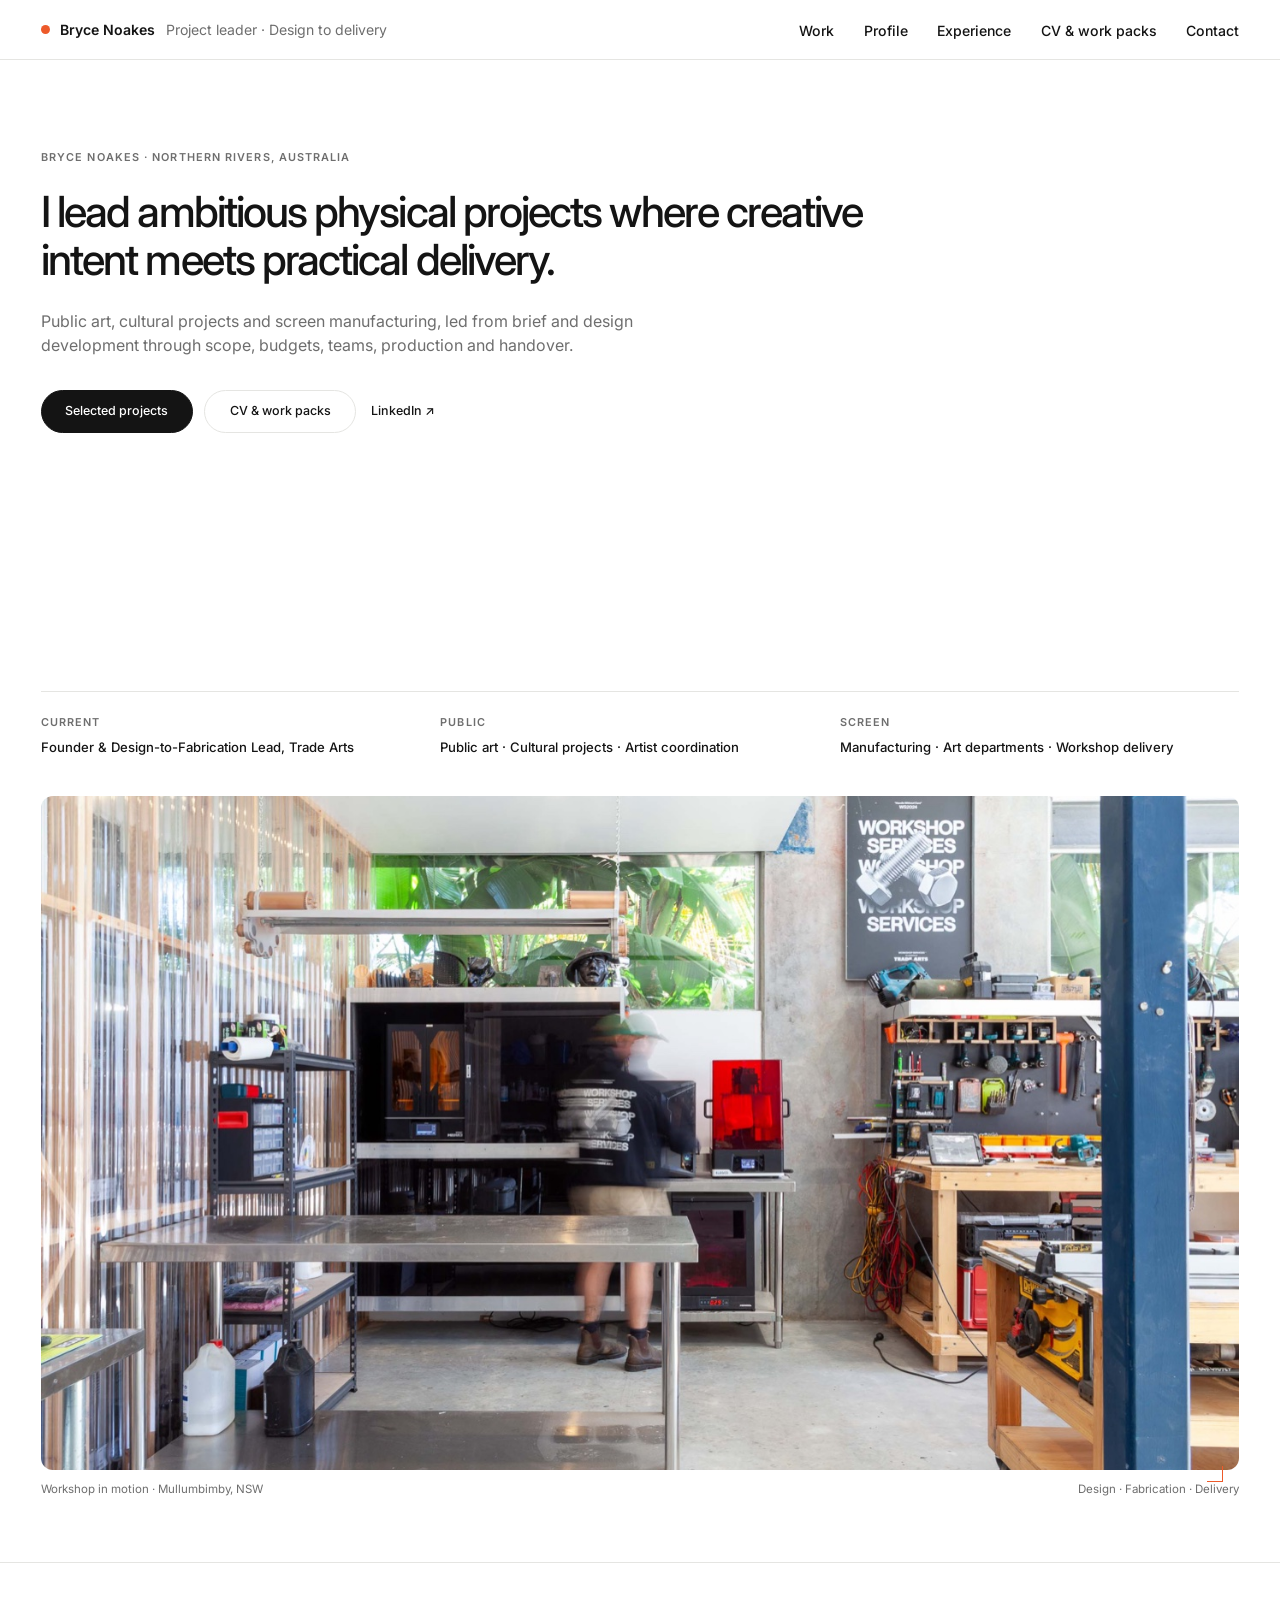
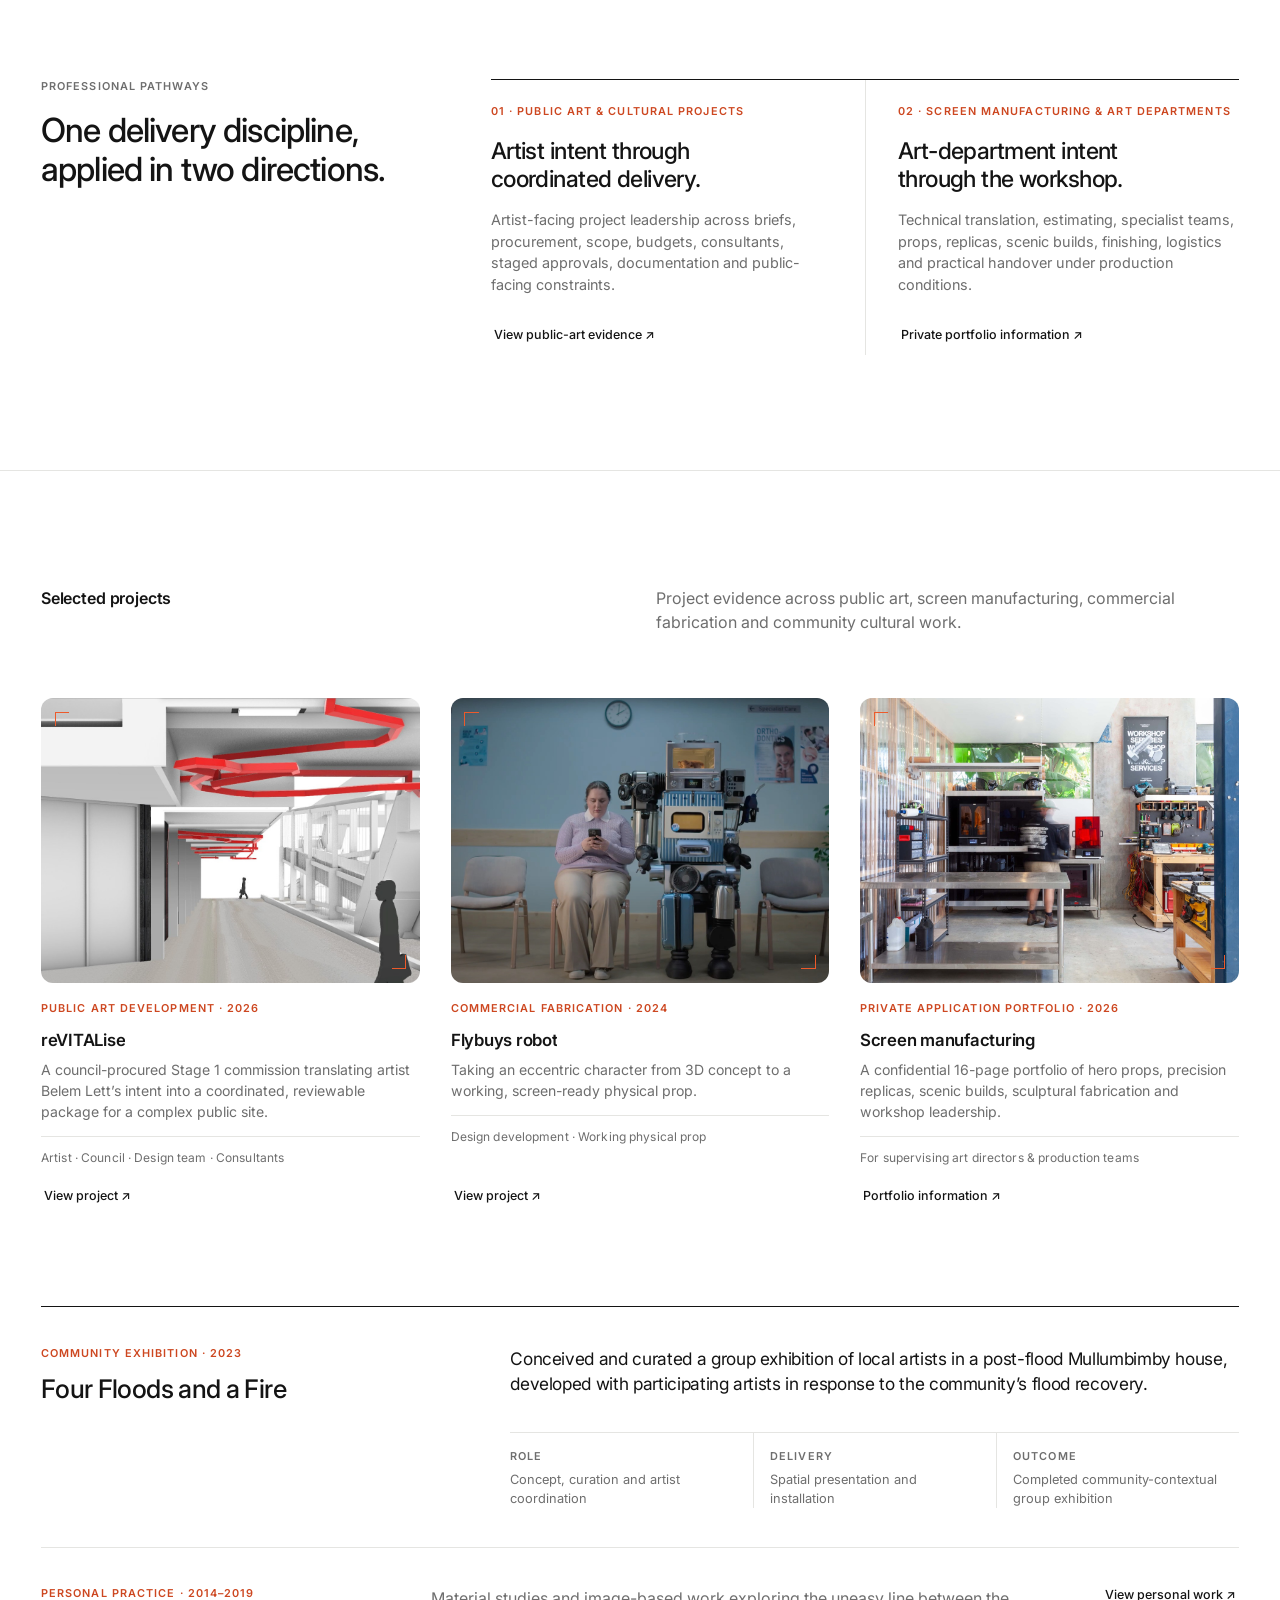
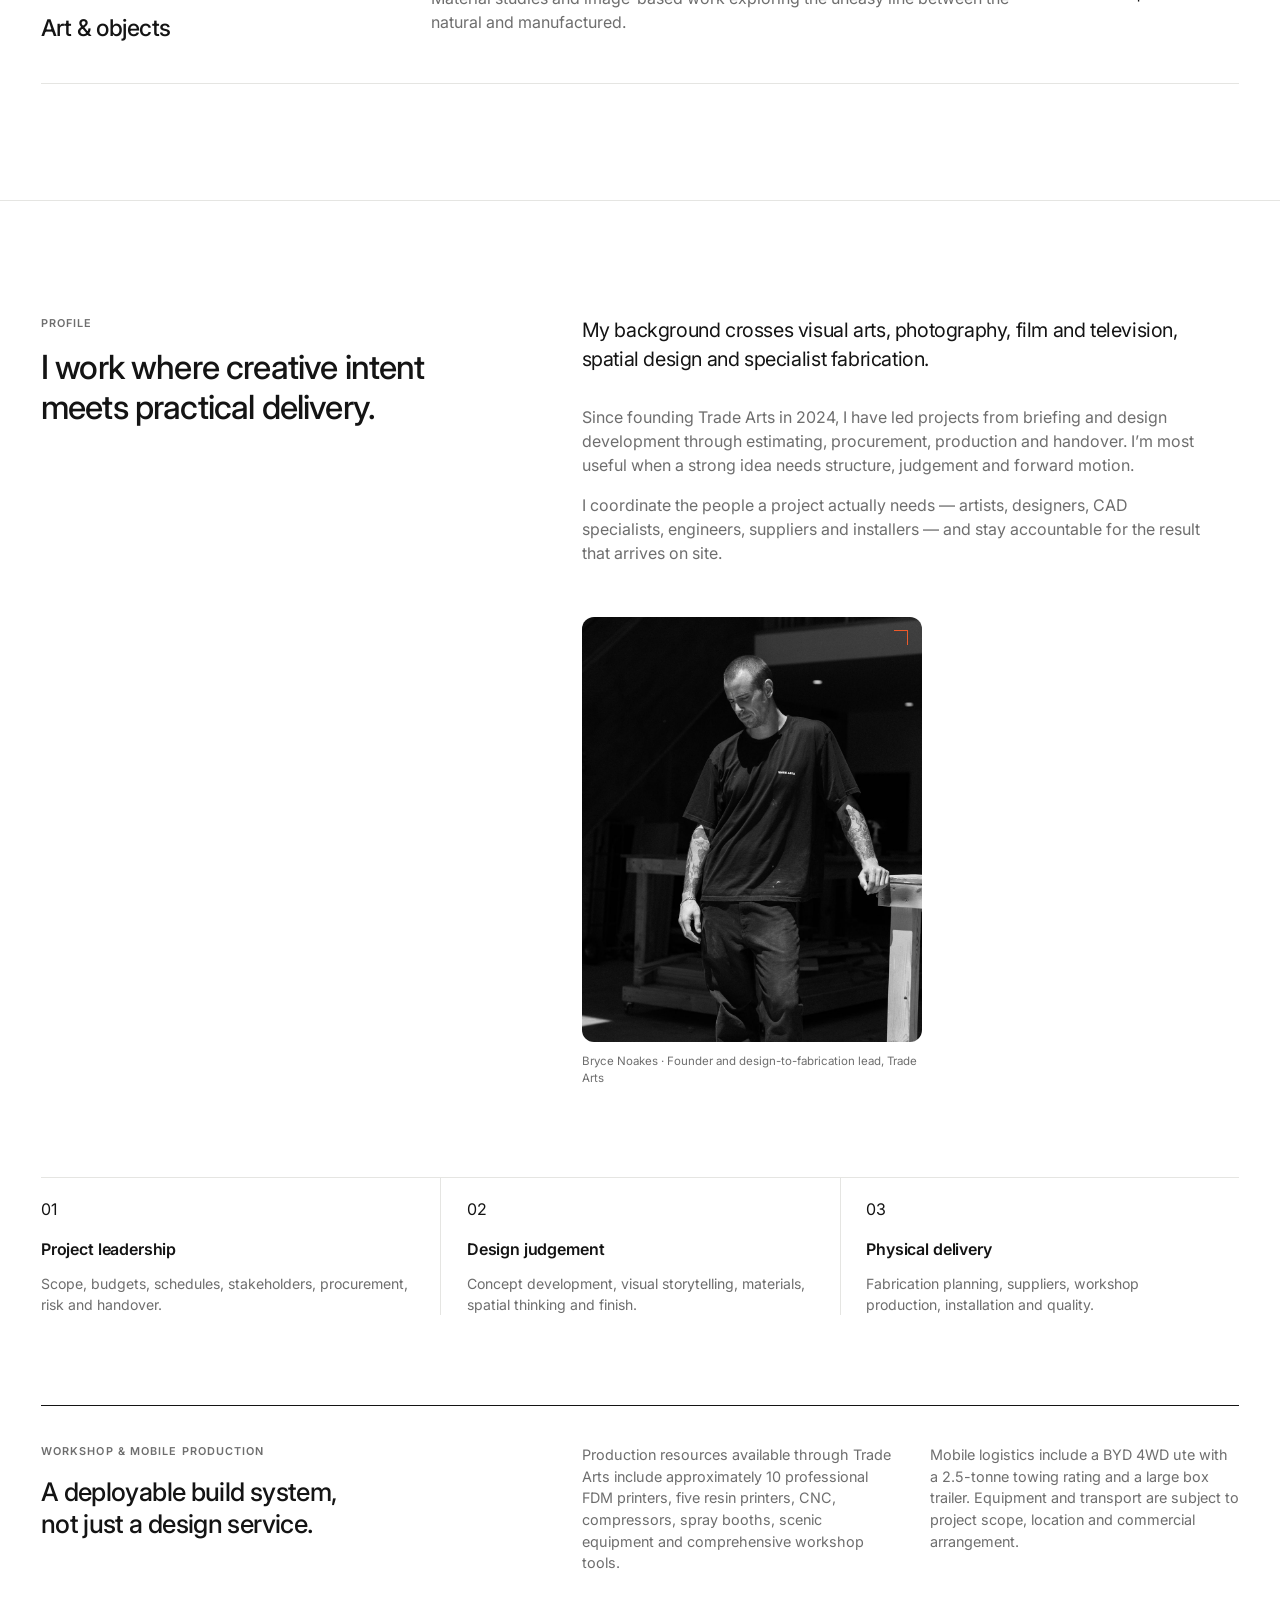
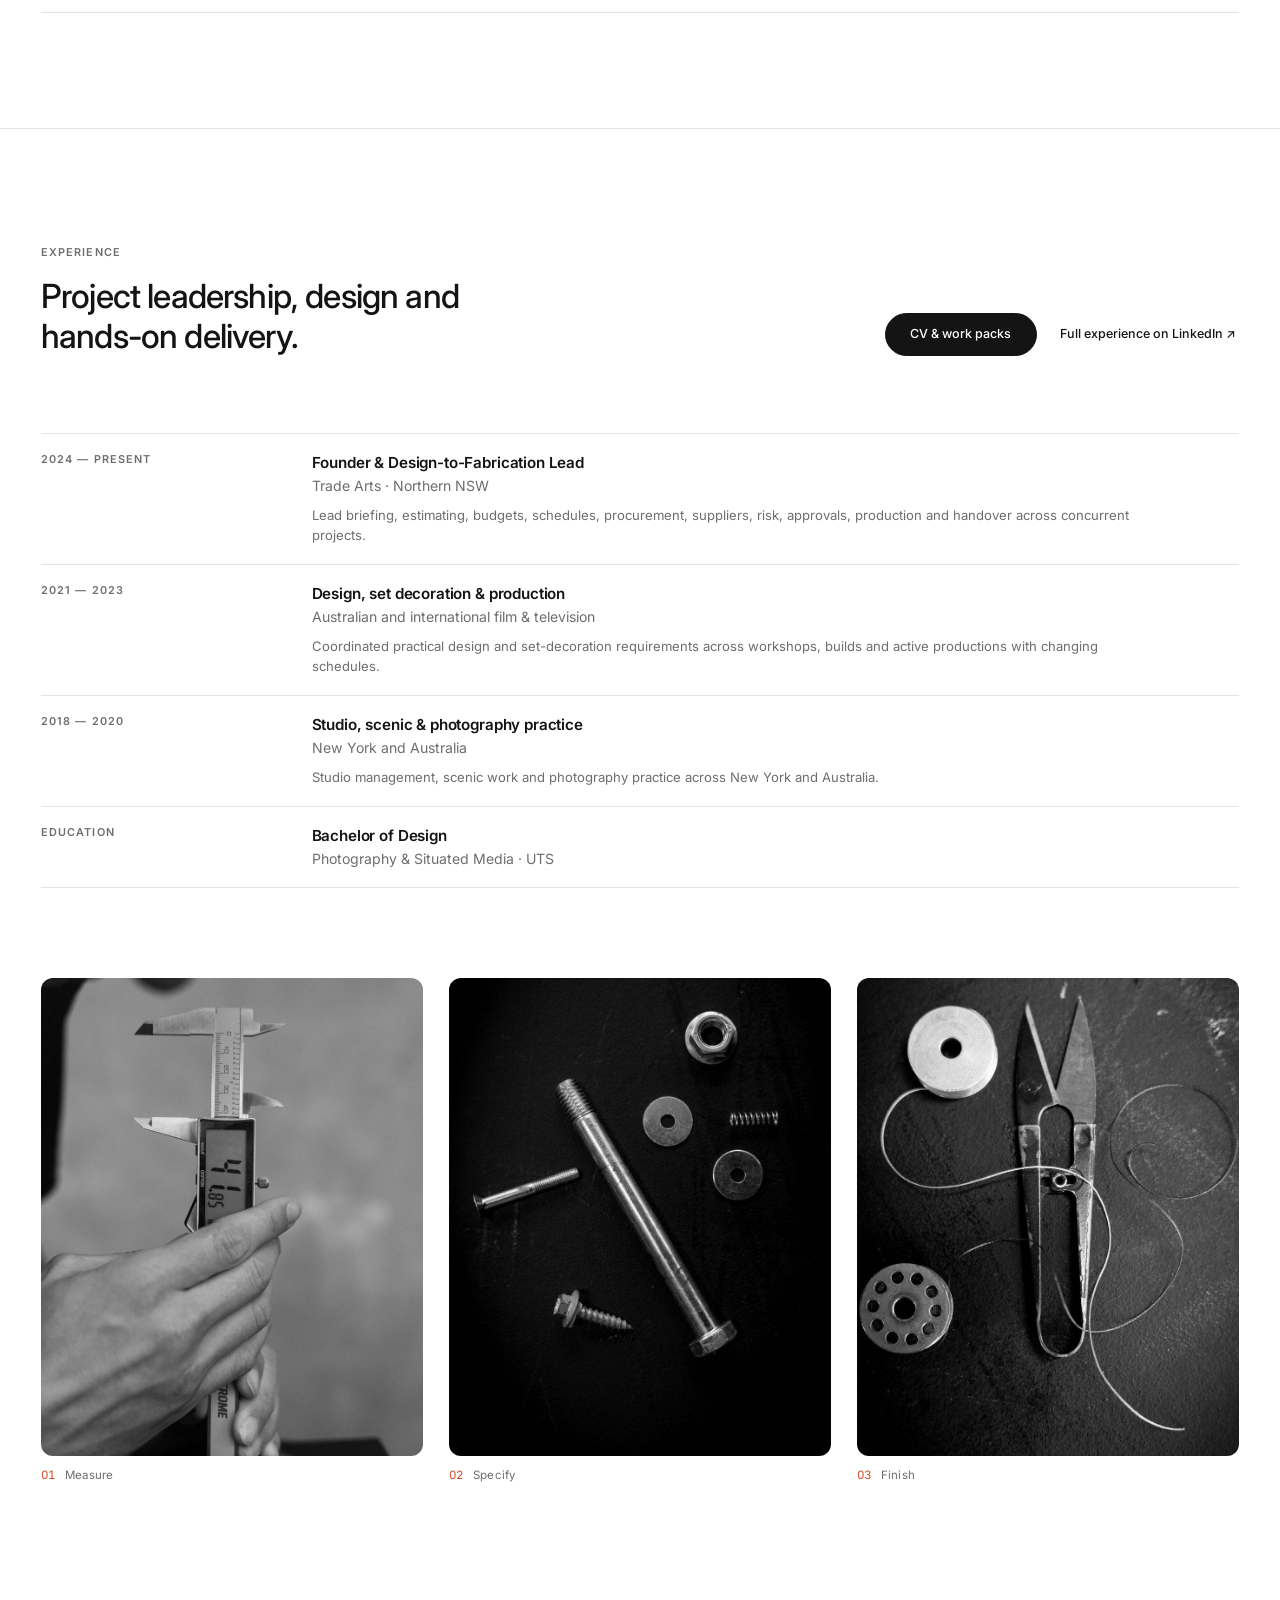
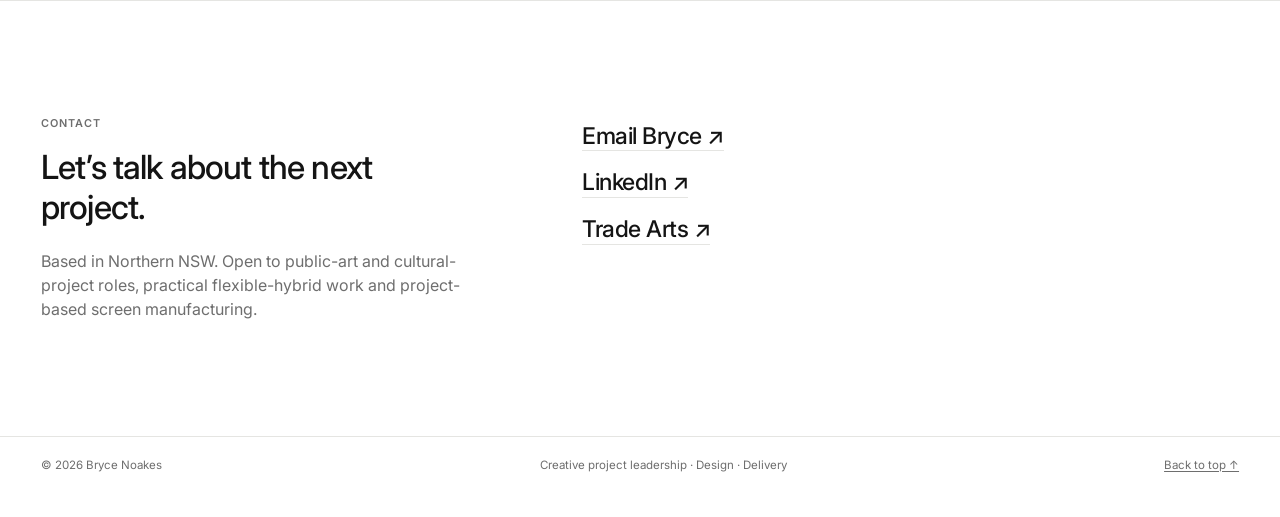
==== commit ea3f78bd: "Revert "Redesign personal site as workshop field notes" This reverts commit d26c3ebd76f3f25815eeaa7c" ====
--- a/index.html
+++ b/index.html
@@ -3,10 +3,10 @@
 <head>
   <meta charset="utf-8">
   <meta name="viewport" content="width=device-width, initial-scale=1">
-  <title>Bryce Noakes — Creative Project Leader | Public Art &amp; Production</title>
+  <title>Bryce Noakes — Public Art &amp; Screen Manufacturing Project Leader</title>
   <meta name="description" content="Bryce Noakes leads ambitious physical projects across public art, cultural projects, screen manufacturing and specialist fabrication.">
-  <meta name="theme-color" content="#11110f">
-  <meta property="og:title" content="Bryce Noakes — Creative Project Leader | Public Art &amp; Production">
+  <meta name="theme-color" content="#ffffff">
+  <meta property="og:title" content="Bryce Noakes — Public Art &amp; Screen Manufacturing Project Leader">
   <meta property="og:description" content="Creative intent translated into coordinated physical delivery, from brief and design development through production and handover.">
   <meta property="og:type" content="website">
   <meta property="og:url" content="https://brycenoakes.net/">
@@ -20,10 +20,9 @@
   <link rel="manifest" href="/site.webmanifest">
   <link rel="preconnect" href="https://fonts.googleapis.com">
   <link rel="preconnect" href="https://fonts.gstatic.com" crossorigin>
-  <link href="https://fonts.googleapis.com/css2?family=Instrument+Serif:ital@0;1&amp;family=Inter:wght@400;500;600&amp;display=swap" rel="stylesheet">
-  <script>document.documentElement.classList.add('js');</script>
-  <link rel="stylesheet" href="/styles.css?v=field-notes-1">
-  <script src="/script.js?v=field-notes-1" defer></script>
+  <link href="https://fonts.googleapis.com/css2?family=Inter:wght@400;500;600&amp;display=swap" rel="stylesheet">
+  <link rel="stylesheet" href="/styles.css?v=positioning-3">
+  <script src="/script.js?v=positioning-3" defer></script>
   <script type="application/ld+json">
     {
       "@context": "https://schema.org",
@@ -47,13 +46,13 @@
     }
   </script>
 </head>
-<body class="home-page">
+<body>
   <a class="skip-link" href="#main">Skip to content</a>
 
   <header class="site-header">
-    <a class="wordmark" href="#top" aria-label="Bryce Noakes, home">
+    <a class="wordmark" href="/" aria-label="Bryce Noakes, home">
       <span>Bryce Noakes</span>
-      <span>Ideas → objects → places</span>
+      <span>Project leader · Design to delivery</span>
     </a>
 
     <button class="menu-toggle" type="button" aria-expanded="false" aria-controls="site-nav">
@@ -63,245 +62,279 @@
 
     <nav class="site-nav" id="site-nav" aria-label="Primary navigation">
       <a href="#work">Work</a>
-      <a href="#method">Method</a>
-      <a href="#about">About</a>
+      <a href="#profile">Profile</a>
+      <a href="#experience">Experience</a>
       <a href="/cv/">CV &amp; work packs</a>
       <a href="#contact">Contact</a>
     </nav>
   </header>
 
   <main id="main">
-    <section class="home-hero" id="top" aria-labelledby="home-title">
-      <div class="home-hero-copy">
-        <p class="home-kicker reveal"><span>BN—001</span> Northern Rivers, Australia</p>
-        <h1 class="reveal" id="home-title">
-          <span>I like the part</span>
-          <span>where an idea</span>
-          <em>becomes real.</em>
+    <section class="hero" id="top">
+      <div class="hero-copy reveal">
+        <p class="eyebrow">Bryce Noakes · Northern Rivers, Australia</p>
+        <h1>
+          I lead <span class="signal-word">ambitious physical projects</span> where
+          <span class="signal-word">creative intent</span> meets
+          <span class="signal-word">practical delivery</span>.
         </h1>
-        <div class="home-hero-intro reveal">
-          <p>I’m Bryce — a creative project leader, designer and fabricator working across public art, cultural projects and screen manufacturing.</p>
-          <div class="home-hero-links">
-            <a class="field-link field-link-light" href="#work">See the work <span aria-hidden="true">↓</span></a>
-            <a class="field-link field-link-light" href="/cv/">CV &amp; work packs <span aria-hidden="true">↗</span></a>
+        <p class="hero-intro">
+          Public art, cultural projects and screen manufacturing, led from brief and
+          design development through scope, budgets, teams, production and handover.
+        </p>
+        <div class="link-row">
+          <a class="button button-dark" href="#work">Selected projects</a>
+          <a class="button" href="/cv/">CV &amp; work packs</a>
+          <a class="quiet-link" href="https://au.linkedin.com/in/bryce-noakes-381408269" target="_blank" rel="noopener">LinkedIn ↗</a>
+        </div>
+      </div>
+
+      <div class="hero-meta reveal">
+        <div><span>Current</span><strong>Founder &amp; Design-to-Fabrication Lead, Trade Arts</strong></div>
+        <div><span>Public</span><strong>Public art · Cultural projects · Artist coordination</strong></div>
+        <div><span>Screen</span><strong>Manufacturing · Art departments · Workshop delivery</strong></div>
+      </div>
+    </section>
+
+    <figure class="studio-hero reveal">
+      <img src="/images/studio/workshop-active.jpg"
+           srcset="/images/studio/workshop-active-1400.jpg 1400w, /images/studio/workshop-active.jpg 2738w"
+           sizes="(max-width: 720px) 100vw, min(100vw, 106rem)"
+           width="2738" height="1825"
+           alt="Workshop production in motion at Trade Arts, with 3D printers, tools and fabrication benches">
+      <figcaption>
+        <span>Workshop in motion · Mullumbimby, NSW</span>
+        <span>Design · Fabrication · Delivery</span>
+      </figcaption>
+    </figure>
+
+    <section class="pathway-section" aria-labelledby="pathway-title">
+      <div class="pathway-intro reveal">
+        <p class="eyebrow">Professional pathways</p>
+        <h2 id="pathway-title">One delivery discipline, applied in two directions.</h2>
+      </div>
+      <div class="pathway-grid">
+        <article class="pathway-card reveal">
+          <p class="work-type">01 · Public art &amp; cultural projects</p>
+          <h3>Artist intent through coordinated delivery.</h3>
+          <p>Artist-facing project leadership across briefs, procurement, scope, budgets, consultants, staged approvals, documentation and public-facing constraints.</p>
+          <a class="arrow-link" href="/work/revitalise/">View public-art evidence ↗</a>
+        </article>
+        <article class="pathway-card reveal">
+          <p class="work-type">02 · Screen manufacturing &amp; art departments</p>
+          <h3>Art-department intent through the workshop.</h3>
+          <p>Technical translation, estimating, specialist teams, props, replicas, scenic builds, finishing, logistics and practical handover under production conditions.</p>
+          <a class="arrow-link" href="/cv/#screen-pack">Private portfolio information ↗</a>
+        </article>
+      </div>
+    </section>
+
+    <section class="section work-section" id="work">
+      <header class="section-head reveal">
+        <h2>Selected projects</h2>
+        <p>Project evidence across public art, screen manufacturing, commercial fabrication and community cultural work.</p>
+      </header>
+
+      <div class="work-grid">
+        <article class="work-card reveal">
+          <figure class="work-card-image">
+            <img src="/images/projects/revitalise/card.jpg" width="1067" height="801" loading="lazy"
+                 alt="Terracotta-red reVITALise forms running overhead through the Park Avenue walkway">
+          </figure>
+          <p class="work-type">Public art development · 2026</p>
+          <h3><a href="/work/revitalise/">reVITALise</a></h3>
+          <p class="work-note">A council-procured Stage 1 commission translating artist Belem Lett’s intent into a coordinated, reviewable package for a complex public site.</p>
+          <p class="work-evidence">Artist · Council · Design team · Consultants</p>
+          <span class="arrow-link" aria-hidden="true">View project ↗</span>
+        </article>
+
+        <article class="work-card reveal">
+          <figure class="work-card-image flybuys-card-image">
+            <img src="/images/projects/flybuys/campaign-still.jpg" width="2200" height="1092" loading="lazy"
+                 alt="The completed Flybuys robot appearing beside the campaign performer in the final television commercial">
+          </figure>
+          <p class="work-type">Commercial fabrication · 2024</p>
+          <h3><a href="/work/flybuys-robot/">Flybuys robot</a></h3>
+          <p class="work-note">Taking an eccentric character from 3D concept to a working, screen-ready physical prop.</p>
+          <p class="work-evidence">Design development · Working physical prop</p>
+          <span class="arrow-link" aria-hidden="true">View project ↗</span>
+        </article>
+
+        <article class="work-card reveal">
+          <figure class="work-card-image screen-pack-image">
+            <img src="/images/studio/workshop-active.jpg"
+                 srcset="/images/studio/workshop-active-1400.jpg 1400w, /images/studio/workshop-active.jpg 2738w"
+                 sizes="(max-width: 720px) 100vw, 32vw"
+                 width="2738" height="1825" loading="lazy"
+                 alt="Workshop production in motion at Trade Arts, with 3D printers, tools and fabrication benches">
+          </figure>
+          <p class="work-type">Private application portfolio · 2026</p>
+          <h3><a href="/cv/#screen-pack">Screen manufacturing</a></h3>
+          <p class="work-note">A confidential 16-page portfolio of hero props, precision replicas, scenic builds, sculptural fabrication and workshop leadership.</p>
+          <p class="work-evidence">For supervising art directors &amp; production teams</p>
+          <span class="arrow-link" aria-hidden="true">Portfolio information ↗</span>
+        </article>
+      </div>
+
+      <article class="community-evidence reveal" aria-labelledby="four-floods-title">
+        <div>
+          <p class="work-type">Community exhibition · 2023</p>
+          <h3 id="four-floods-title">Four Floods and a Fire</h3>
+        </div>
+        <p class="community-evidence-summary">
+          Conceived and curated a group exhibition of local artists in a post-flood
+          Mullumbimby house, developed with participating artists in response to the
+          community’s flood recovery.
+        </p>
+        <dl>
+          <div><dt>Role</dt><dd>Concept, curation and artist coordination</dd></div>
+          <div><dt>Delivery</dt><dd>Spatial presentation and installation</dd></div>
+          <div><dt>Outcome</dt><dd>Completed community-contextual group exhibition</dd></div>
+        </dl>
+      </article>
+
+      <article class="practice-evidence reveal">
+        <div>
+          <p class="work-type">Personal practice · 2014–2019</p>
+          <h3>Art &amp; objects</h3>
+        </div>
+        <p>Material studies and image-based work exploring the uneasy line between the natural and manufactured.</p>
+        <a class="arrow-link" href="/work/art-and-objects/">View personal work ↗</a>
+      </article>
+    </section>
+
+    <section class="section profile-section" id="profile">
+      <div class="profile-layout">
+        <div class="profile-title reveal">
+          <p class="eyebrow">Profile</p>
+          <h2>I work where creative intent meets practical delivery.</h2>
+        </div>
+        <div class="profile-copy reveal">
+          <p class="profile-lead">
+            My background crosses visual arts, photography, film and television,
+            spatial design and specialist fabrication.
+          </p>
+          <p>
+            Since founding Trade Arts in 2024, I have led projects from briefing and
+            design development through estimating, procurement, production and handover.
+            I’m most useful when a strong idea needs structure, judgement and forward motion.
+          </p>
+          <p>
+            I coordinate the people a project actually needs — artists, designers, CAD
+            specialists, engineers, suppliers and installers — and stay accountable for
+            the result that arrives on site.
+          </p>
+          <figure class="portrait-image">
+            <img src="/images/studio/bryce-portrait-looking-away.jpg" width="1024" height="1535" loading="lazy"
+                 alt="Black-and-white portrait of Bryce Noakes looking away in the Trade Arts workshop">
+            <figcaption>Bryce Noakes · Founder and design-to-fabrication lead, Trade Arts</figcaption>
+          </figure>
+        </div>
+      </div>
+
+      <div class="capability-grid reveal">
+        <article>
+          <span>01</span>
+          <h3>Project leadership</h3>
+          <p>Scope, budgets, schedules, stakeholders, procurement, risk and handover.</p>
+        </article>
+        <article>
+          <span>02</span>
+          <h3>Design judgement</h3>
+          <p>Concept development, visual storytelling, materials, spatial thinking and finish.</p>
+        </article>
+        <article>
+          <span>03</span>
+          <h3>Physical delivery</h3>
+          <p>Fabrication planning, suppliers, workshop production, installation and quality.</p>
+        </article>
+      </div>
+
+      <article class="capacity-panel reveal">
+        <div>
+          <p class="eyebrow">Workshop &amp; mobile production</p>
+          <h3>A deployable build system, not just a design service.</h3>
+        </div>
+        <div class="capacity-copy">
+          <p>Production resources available through Trade Arts include approximately 10 professional FDM printers, five resin printers, CNC, compressors, spray booths, scenic equipment and comprehensive workshop tools.</p>
+          <p>Mobile logistics include a BYD 4WD ute with a 2.5-tonne towing rating and a large box trailer. Equipment and transport are subject to project scope, location and commercial arrangement.</p>
+        </div>
+      </article>
+    </section>
+
+    <section class="section experience-section" id="experience">
+      <div class="experience-heading reveal">
+        <div>
+          <p class="eyebrow">Experience</p>
+          <h2>Project leadership, design and hands-on delivery.</h2>
+        </div>
+        <div class="experience-links">
+          <a class="button button-dark" href="/cv/">CV &amp; work packs</a>
+          <a class="quiet-link" href="https://au.linkedin.com/in/bryce-noakes-381408269" target="_blank" rel="noopener">Full experience on LinkedIn ↗</a>
+        </div>
+      </div>
+
+      <div class="timeline reveal">
+        <article>
+          <p>2024 — present</p>
+          <div>
+            <h3>Founder &amp; Design-to-Fabrication Lead</h3>
+            <span>Trade Arts · Northern NSW</span>
+            <p class="timeline-detail">Lead briefing, estimating, budgets, schedules, procurement, suppliers, risk, approvals, production and handover across concurrent projects.</p>
           </div>
-        </div>
-      </div>
-
-      <figure class="home-hero-portrait reveal">
-        <img src="/images/studio/bryce-portrait-looking-away.jpg" width="1024" height="1535" fetchpriority="high"
-             alt="Black-and-white portrait of Bryce Noakes in the Trade Arts workshop">
-        <figcaption>
-          <span>Founder, Trade Arts</span>
-          <span>Design to delivery</span>
-        </figcaption>
-        <span class="portrait-mark" aria-hidden="true">FIELD<br>NOTES</span>
-      </figure>
-    </section>
-
-    <section class="home-position" aria-labelledby="position-title">
-      <div class="home-section-code reveal" aria-hidden="true">
-        <span>01</span>
-        <span>Position</span>
-      </div>
-      <div class="home-position-main">
-        <h2 class="reveal" id="position-title">I work in the gap between a strong idea and the thing that actually arrives.</h2>
-        <div class="home-position-copy reveal">
-          <p>My job is to give creative ambition structure — a clear brief, an honest scope, the right people, workable decisions and enough forward motion to get it over the line.</p>
-          <p>I can talk with an artist in the morning, solve a fabrication problem after lunch and still keep an eye on budget, programme and handover.</p>
-        </div>
-      </div>
-      <dl class="home-register reveal">
-        <div><dt>Current</dt><dd>Founder &amp; Design-to-Fabrication Lead, Trade Arts</dd></div>
-        <div><dt>Public</dt><dd>Public art · Cultural projects · Artist coordination</dd></div>
-        <div><dt>Screen</dt><dd>Manufacturing · Art departments · Workshop delivery</dd></div>
-      </dl>
-    </section>
-
-    <section class="home-work" id="work" aria-labelledby="work-title">
-      <header class="home-work-head reveal">
-        <div class="home-section-code home-section-code-light" aria-hidden="true">
-          <span>02</span>
-          <span>Selected work</span>
-        </div>
-        <h2 id="work-title">From brief<br><em>to delivery.</em></h2>
-        <p>Public evidence first. Confidential screen work stays private and is shared directly with supervising art directors and production teams.</p>
-      </header>
-
-      <div class="home-projects">
-        <article class="home-project home-project-feature reveal">
-          <a href="/work/revitalise/" aria-label="View the reVITALise public art project">
-            <figure class="home-project-image">
-              <img src="/images/projects/revitalise/walkway.jpg" width="1424" height="800" loading="lazy"
-                   alt="Concept render of terracotta-red reVITALise forms running through the Park Avenue walkway">
-              <span class="project-number" aria-hidden="true">01</span>
-            </figure>
-            <div class="home-project-copy">
-              <p class="project-meta">Public art development · 2026</p>
-              <h3>reVITALise</h3>
-              <p>A council-procured Stage 1 commission translating artist Belem Lett’s intent into a coordinated, reviewable package for a complex public site.</p>
-              <span class="project-status">Stage 1 delivered · Project remains unbuilt</span>
-              <span class="project-route">Artist · Council · Design team · Consultants <b aria-hidden="true">↗</b></span>
-            </div>
-          </a>
-        </article>
-
-        <article class="home-project home-project-split reveal">
-          <a href="/work/flybuys-robot/" aria-label="View the Flybuys robot project">
-            <figure class="home-project-image">
-              <img src="/images/projects/flybuys/campaign-still.jpg" width="2200" height="1092" loading="lazy"
-                   alt="The completed Flybuys robot beside the campaign performer in the television commercial">
-              <span class="project-number" aria-hidden="true">02</span>
-            </figure>
-            <div class="home-project-copy">
-              <p class="project-meta">Commercial fabrication · 2024</p>
-              <h3>Flybuys robot</h3>
-              <p>An eccentric 3D character translated into a working, screen-ready physical prop.</p>
-              <span class="project-route">Design development · Fabrication · Working prop <b aria-hidden="true">↗</b></span>
-            </div>
-          </a>
-        </article>
-
-        <article class="home-project home-project-split home-project-private reveal">
-          <a href="/cv/#screen-pack" aria-label="Read about the private screen manufacturing portfolio">
-            <figure class="home-project-image">
-              <img src="/images/studio/workshop-active.jpg"
-                   srcset="/images/studio/workshop-active-1400.jpg 1400w, /images/studio/workshop-active.jpg 2738w"
-                   sizes="(max-width: 720px) 100vw, 50vw"
-                   width="2738" height="1825" loading="lazy"
-                   alt="Workshop production in motion at Trade Arts">
-              <span class="project-number" aria-hidden="true">03</span>
-              <span class="private-label">Private pack</span>
-            </figure>
-            <div class="home-project-copy">
-              <p class="project-meta">Private screen portfolio · Selected work</p>
-              <h3>Workshop work</h3>
-              <p>A confidential portfolio of hero props, precision replicas, scenic builds, sculptural fabrication and workshop leadership.</p>
-              <span class="project-route">Available on request <b aria-hidden="true">↗</b></span>
-            </div>
-          </a>
-        </article>
-      </div>
-
-      <div class="home-side-work">
-        <article class="home-side-note reveal">
-          <p class="project-meta">Community exhibition · 2023</p>
-          <h3>Four Floods and a Fire</h3>
-          <p>Conceived and curated a group exhibition of local artists in a post-flood Mullumbimby house, developed in response to the community’s flood recovery.</p>
-          <dl>
-            <div><dt>Role</dt><dd>Concept, curation, artist coordination</dd></div>
-            <div><dt>Outcome</dt><dd>Completed group exhibition</dd></div>
-          </dl>
-        </article>
-
-        <article class="home-side-note home-side-note-art reveal">
-          <a href="/work/art-and-objects/" aria-label="View Bryce Noakes' personal art and objects">
-            <img src="/images/projects/art/card.jpg" width="1000" height="749" loading="lazy"
-                 alt="A geometric OSB artwork with red corner forms on a dark wall">
-            <div>
-              <p class="project-meta">Personal practice · 2014–2019</p>
-              <h3>When there is no brief.</h3>
-              <span>Art &amp; objects <b aria-hidden="true">↗</b></span>
-            </div>
-          </a>
-        </article>
-      </div>
-    </section>
-
-    <section class="home-method" id="method" aria-labelledby="method-title">
-      <header class="home-method-head reveal">
-        <div class="home-section-code" aria-hidden="true">
-          <span>03</span>
-          <span>Method</span>
-        </div>
-        <h2 id="method-title">What I<br><em>actually do.</em></h2>
-      </header>
-      <div class="home-method-grid">
-        <article class="reveal">
-          <span>01</span>
-          <h3>Clarify</h3>
-          <p>Turn ambition into a brief, scope, budget and sequence people can act on.</p>
-        </article>
-        <article class="reveal">
-          <span>02</span>
-          <h3>Coordinate</h3>
-          <p>Bring artists, designers, consultants, suppliers and makers into the same conversation.</p>
-        </article>
-        <article class="reveal">
-          <span>03</span>
-          <h3>Deliver</h3>
-          <p>Hold the creative intent while managing fabrication, quality, logistics and handover.</p>
-        </article>
-      </div>
-      <div class="home-resource-line reveal">
-        <span>Working resources</span>
-        <p>FDM + resin printing · CNC · Spray + scenic equipment · Workshop tools · Mobile production logistics</p>
-        <small>Available through Trade Arts; subject to project scope and arrangement.</small>
-      </div>
-      <p class="home-method-note reveal">The work changes. The discipline doesn’t.</p>
-    </section>
-
-    <section class="home-about" id="about" aria-labelledby="about-title">
-      <div class="home-about-image reveal">
+        </article>
+        <article>
+          <p>2021 — 2023</p>
+          <div>
+            <h3>Design, set decoration &amp; production</h3>
+            <span>Australian and international film &amp; television</span>
+            <p class="timeline-detail">Coordinated practical design and set-decoration requirements across workshops, builds and active productions with changing schedules.</p>
+          </div>
+        </article>
+        <article>
+          <p>2018 — 2020</p>
+          <div>
+            <h3>Studio, scenic &amp; photography practice</h3>
+            <span>New York and Australia</span>
+            <p class="timeline-detail">Studio management, scenic work and photography practice across New York and Australia.</p>
+          </div>
+        </article>
+        <article>
+          <p>Education</p>
+          <div><h3>Bachelor of Design</h3><span>Photography &amp; Situated Media · UTS</span></div>
+        </article>
+      </div>
+
+      <div class="detail-strip reveal">
         <figure>
-          <img src="/images/studio/workshop-active.jpg"
-               srcset="/images/studio/workshop-active-1400.jpg 1400w, /images/studio/workshop-active.jpg 2738w"
-               sizes="(max-width: 760px) 100vw, 56vw"
-               width="2738" height="1825" loading="lazy"
-               alt="Workshop production in motion at Trade Arts">
-          <figcaption><span>Workshop in motion</span><span>Mullumbimby, NSW</span></figcaption>
+          <img src="/images/studio/detail-measure.jpg" width="1024" height="1280" loading="lazy"
+               alt="Digital vernier callipers measuring a component in the workshop">
+          <figcaption><span>01</span> Measure</figcaption>
         </figure>
-      </div>
-      <div class="home-about-copy">
-        <div class="home-section-code home-section-code-light reveal" aria-hidden="true">
-          <span>04</span>
-          <span>About</span>
-        </div>
-        <h2 class="reveal" id="about-title">Design school.<br>Film sets.<br>Workshops.<br><em>Public places.</em></h2>
-        <div class="home-about-text reveal">
-          <p>My background crosses visual arts, photography, film and television, spatial design and specialist fabrication.</p>
-          <p>Since founding Trade Arts in 2024, I’ve led projects from briefing and design development through estimating, procurement, production and handover. I’m most useful when a strong idea needs structure, judgement and forward motion.</p>
-        </div>
-        <a class="field-link field-link-light reveal" href="/cv/">Read the full CV <span aria-hidden="true">↗</span></a>
-      </div>
-      <div class="home-history reveal" aria-label="Selected experience">
-        <div><time>2024—now</time><strong>Trade Arts</strong><span>Founder &amp; Design-to-Fabrication Lead</span></div>
-        <div><time>2021—23</time><strong>Film &amp; television</strong><span>Design, set decoration &amp; production</span></div>
-        <div><time>2018—20</time><strong>New York + Australia</strong><span>Studio, scenic &amp; photography practice</span></div>
-        <div><time>2015—18</time><strong>UTS</strong><span>Bachelor of Design</span></div>
-      </div>
-    </section>
-
-    <section class="home-details" aria-label="Workshop details">
-      <figure class="reveal">
-        <img src="/images/studio/detail-measure.jpg" width="880" height="1100" loading="lazy"
-             alt="Digital callipers measuring a workshop component">
-        <figcaption><span>01</span> Measure twice</figcaption>
-      </figure>
-      <figure class="reveal">
-        <img src="/images/studio/detail-fixings.jpg" width="880" height="1100" loading="lazy"
-             alt="Bolts, washers and fasteners arranged on a black surface">
-        <figcaption><span>02</span> Know the parts</figcaption>
-      </figure>
-      <figure class="reveal">
-        <img src="/images/studio/detail-finish.jpg" width="880" height="1100" loading="lazy"
-             alt="Thread, bobbins and snips arranged on a workbench">
-        <figcaption><span>03</span> Finish matters</figcaption>
-      </figure>
-    </section>
-
-    <section class="home-contact" id="contact" aria-labelledby="contact-title">
-      <div class="home-section-code reveal" aria-hidden="true">
-        <span>05</span>
-        <span>Contact</span>
-      </div>
-      <div class="home-contact-main">
-        <h2 class="reveal" id="contact-title">Bring me the part that needs <em>making real.</em></h2>
-        <p class="reveal">Based in Northern NSW. Open to full-time creative-production and project-delivery roles, alongside selected screen-manufacturing projects.</p>
-        <div class="home-contact-links reveal">
-          <a id="email-link" href="mailto:brycerossjames@gmail.com">Email Bryce <span aria-hidden="true">↗</span></a>
-          <a href="https://au.linkedin.com/in/bryce-noakes-381408269" target="_blank" rel="noopener">LinkedIn <span aria-hidden="true">↗</span></a>
-          <a href="https://www.tradearts.work" target="_blank" rel="noopener">Trade Arts <span aria-hidden="true">↗</span></a>
+        <figure>
+          <img src="/images/studio/detail-fixings.jpg" width="1024" height="1280" loading="lazy"
+               alt="Bolts, washers and fasteners laid out on a black surface">
+          <figcaption><span>02</span> Specify</figcaption>
+        </figure>
+        <figure>
+          <img src="/images/studio/detail-finish.jpg" width="1024" height="1280" loading="lazy"
+               alt="Thread, bobbins and snips laid out on a workbench">
+          <figcaption><span>03</span> Finish</figcaption>
+        </figure>
+      </div>
+    </section>
+
+    <section class="contact-section" id="contact">
+      <div class="contact-inner reveal">
+        <div class="contact-lead">
+          <p class="eyebrow">Contact</p>
+          <h2>Let’s talk about the next project.</h2>
+          <p class="contact-note">Based in Northern NSW. Open to public-art and cultural-project roles, practical flexible-hybrid work and project-based screen manufacturing.</p>
+        </div>
+        <div class="contact-links">
+          <a id="email-link" href="#">Email Bryce ↗</a>
+          <a href="https://au.linkedin.com/in/bryce-noakes-381408269" target="_blank" rel="noopener">LinkedIn ↗</a>
+          <a href="https://www.tradearts.work" target="_blank" rel="noopener">Trade Arts ↗</a>
         </div>
       </div>
     </section>
--- a/styles.css
+++ b/styles.css
@@ -1309,31 +1309,14 @@
 }
 
 .reveal {
-  opacity: 1;
-  transform: none;
-}
-
-html.js .reveal {
   opacity: 0;
   transform: translateY(0.45rem);
   transition: opacity 500ms ease, transform 500ms ease;
 }
 
-html.js:not(.reveal-ready) .reveal {
-  animation: reveal-failsafe 0s 2s forwards;
-}
-
-html.js .reveal.is-visible {
+.reveal.is-visible {
   opacity: 1;
   transform: translateY(0);
-  animation: none;
-}
-
-@keyframes reveal-failsafe {
-  to {
-    opacity: 1;
-    transform: none;
-  }
 }
 
 @media (hover: hover) and (pointer: fine) {
@@ -1380,10 +1363,6 @@
 }
 
 @media (max-width: 900px) {
-  .wordmark span:last-child {
-    display: none;
-  }
-
   .pathway-section,
   .profile-layout,
   .experience-heading,
@@ -1496,9 +1475,7 @@
     align-items: flex-start;
     gap: 0;
     padding: 2rem var(--gutter);
-    overflow-y: auto;
     background: var(--white);
-    overscroll-behavior: contain;
     opacity: 0;
     transform: translateY(-0.5rem);
     transition: opacity 180ms ease, transform 180ms ease, visibility 180ms;
@@ -1787,11 +1764,9 @@
     animation-iteration-count: 1 !important;
   }
 
-  .reveal,
-  html.js .reveal {
+  .reveal {
     opacity: 1;
     transform: none;
-    animation: none;
   }
 
   .text-roll-track,
@@ -1806,1504 +1781,3 @@
     --motion-y: 0px !important;
   }
 }
-
-/* --------------------------------------------------------------------------
-   Homepage: Field notes
-   A workshop-led editorial layer. The case-study and CV system above remains
-   intentionally restrained so project evidence stays easy to scan.
-   -------------------------------------------------------------------------- */
-
-:root {
-  --home-ink: #11110f;
-  --home-paper: #e9e5dc;
-  --home-paper-dark: #d7d1c5;
-  --home-orange: #e84f1f;
-  --home-fog: #a6a299;
-  --home-display: "Instrument Serif", "Iowan Old Style", "Times New Roman", serif;
-  --home-max: 120rem;
-}
-
-.home-page {
-  background: var(--home-ink);
-  color: var(--home-paper);
-}
-
-.home-page main {
-  overflow: clip;
-}
-
-.home-page h1,
-.home-page h2,
-.home-page h3 {
-  letter-spacing: -0.035em;
-}
-
-.home-page .site-header {
-  min-height: 4.25rem;
-  padding-block: 0.9rem;
-  border-color: rgba(233, 229, 220, 0.18);
-  background: rgba(17, 17, 15, 0.94);
-  color: var(--home-paper);
-  backdrop-filter: blur(18px);
-}
-
-.home-page .wordmark,
-.home-page .site-nav a,
-.home-page .menu-toggle {
-  color: var(--home-paper);
-}
-
-.home-page .wordmark::before {
-  width: 0.66rem;
-  height: 0.66rem;
-  background: var(--home-orange);
-}
-
-.home-page .wordmark span:last-child {
-  color: var(--home-fog);
-}
-
-.home-page .site-nav a:hover {
-  color: var(--home-orange);
-}
-
-.home-page .wordmark:hover,
-.home-page .text-roll-face:last-child {
-  color: var(--home-orange);
-}
-
-.home-page :focus-visible {
-  outline-color: var(--home-orange);
-}
-
-.home-hero,
-.home-position,
-.home-work,
-.home-method,
-.home-about,
-.home-details,
-.home-contact {
-  width: min(100%, var(--home-max));
-  margin-inline: auto;
-}
-
-.home-hero {
-  display: grid;
-  min-height: calc(100svh - 4.25rem);
-  grid-template-columns: minmax(0, 1.34fr) minmax(22rem, 0.66fr);
-  border-right: 1px solid rgba(233, 229, 220, 0.18);
-  border-left: 1px solid rgba(233, 229, 220, 0.18);
-  background: var(--home-ink);
-}
-
-.home-hero-copy {
-  display: flex;
-  min-width: 0;
-  flex-direction: column;
-  justify-content: space-between;
-  padding: clamp(2.25rem, 4.5vw, 5.5rem) var(--gutter) clamp(2.25rem, 4vw, 4.5rem);
-}
-
-.home-kicker {
-  display: flex;
-  gap: 1.2rem;
-  margin: 0 0 3rem;
-  color: var(--home-fog);
-  font-size: 0.69rem;
-  font-weight: 600;
-  letter-spacing: 0.11em;
-  line-height: 1.4;
-  text-transform: uppercase;
-}
-
-.home-kicker span {
-  color: var(--home-orange);
-}
-
-.home-hero h1 {
-  margin: auto 0;
-  color: var(--home-paper);
-  font-family: var(--home-display);
-  font-size: clamp(4.35rem, 7.9vw, 10rem);
-  font-weight: 400;
-  letter-spacing: -0.055em;
-  line-height: 0.78;
-}
-
-.home-hero h1 span,
-.home-hero h1 em {
-  display: block;
-}
-
-.home-hero h1 em {
-  color: var(--home-orange);
-  font-weight: 400;
-  padding-left: 0.12em;
-  white-space: nowrap;
-}
-
-.home-hero h1 span:nth-child(2) {
-  padding-left: 0.48em;
-}
-
-.home-hero-intro {
-  display: grid;
-  grid-template-columns: minmax(16rem, 1fr) auto;
-  gap: clamp(2rem, 4vw, 5rem);
-  align-items: end;
-  margin-top: clamp(3rem, 7vh, 6rem);
-  padding-top: 1.25rem;
-  border-top: 1px solid rgba(233, 229, 220, 0.22);
-}
-
-.home-hero-intro > p {
-  max-width: 43rem;
-  margin: 0;
-  color: #c7c2b8;
-  font-size: clamp(0.98rem, 1.25vw, 1.18rem);
-  line-height: 1.55;
-}
-
-.home-hero-links {
-  display: flex;
-  flex-direction: column;
-  align-items: flex-start;
-}
-
-.field-link {
-  display: inline-flex;
-  min-width: 11rem;
-  align-items: center;
-  justify-content: space-between;
-  gap: 2rem;
-  padding: 0.65rem 0;
-  border-bottom: 1px solid currentColor;
-  font-size: 0.75rem;
-  font-weight: 600;
-  letter-spacing: 0.02em;
-  text-decoration: none;
-  text-transform: uppercase;
-}
-
-.field-link span {
-  color: var(--home-orange);
-  font-size: 1rem;
-  transition: transform 260ms cubic-bezier(0.22, 1, 0.36, 1);
-}
-
-.field-link:hover span,
-.field-link:focus-visible span {
-  transform: translate(0.2rem, -0.12rem);
-}
-
-.field-link-light {
-  color: var(--home-paper);
-}
-
-.field-link-light:hover {
-  color: var(--home-orange);
-}
-
-.home-hero-portrait {
-  position: relative;
-  min-height: 38rem;
-  overflow: hidden;
-  margin: 0;
-  border-left: 1px solid rgba(233, 229, 220, 0.18);
-  background: #252421;
-}
-
-.home-hero-portrait img {
-  width: 100%;
-  height: 100%;
-  object-fit: cover;
-  object-position: center 26%;
-  filter: contrast(1.06);
-  transition: transform 1.2s cubic-bezier(0.22, 1, 0.36, 1);
-}
-
-.home-hero-portrait:hover img {
-  transform: scale(1.012);
-}
-
-.home-hero-portrait::after {
-  position: absolute;
-  inset: 0;
-  background: linear-gradient(to bottom, transparent 60%, rgba(0, 0, 0, 0.72));
-  content: "";
-  pointer-events: none;
-}
-
-.home-hero-portrait figcaption {
-  position: absolute;
-  z-index: 2;
-  right: 1.25rem;
-  bottom: 1.15rem;
-  left: 1.25rem;
-  display: flex;
-  justify-content: space-between;
-  gap: 1rem;
-  padding: 0.75rem 0 0;
-  border-top: 1px solid rgba(255, 255, 255, 0.38);
-  color: #ffffff;
-  font-size: 0.66rem;
-  letter-spacing: 0.08em;
-  text-transform: uppercase;
-}
-
-.portrait-mark {
-  position: absolute;
-  z-index: 2;
-  top: 1.25rem;
-  right: 1.25rem;
-  padding: 0.55rem 0.58rem 0.5rem;
-  border: 1px solid var(--home-orange);
-  color: var(--home-orange);
-  font-size: 0.59rem;
-  font-weight: 600;
-  letter-spacing: 0.14em;
-  line-height: 1.25;
-  text-align: center;
-}
-
-.home-position {
-  display: grid;
-  grid-template-columns: minmax(8rem, 0.24fr) minmax(0, 1fr);
-  gap: clamp(2rem, 5vw, 6rem);
-  padding: clamp(5rem, 10vw, 11rem) var(--gutter) clamp(4rem, 8vw, 8rem);
-  background: var(--home-paper);
-  color: var(--home-ink);
-}
-
-.home-section-code {
-  display: grid;
-  grid-template-columns: 2rem 1fr;
-  gap: 0.8rem;
-  align-content: start;
-  color: #59564f;
-  font-size: 0.65rem;
-  font-weight: 600;
-  letter-spacing: 0.11em;
-  line-height: 1.4;
-  text-transform: uppercase;
-}
-
-.home-section-code span:first-child {
-  color: var(--home-orange);
-}
-
-.home-section-code-light {
-  color: var(--home-fog);
-}
-
-.home-position-main h2 {
-  max-width: 22ch;
-  margin: 0;
-  font-family: var(--home-display);
-  font-size: clamp(3.2rem, 6.2vw, 7.75rem);
-  font-weight: 400;
-  letter-spacing: -0.045em;
-  line-height: 0.91;
-}
-
-.home-position-copy {
-  display: grid;
-  max-width: 62rem;
-  grid-template-columns: repeat(2, minmax(0, 1fr));
-  gap: clamp(1.5rem, 4vw, 5rem);
-  margin-top: clamp(3rem, 6vw, 6rem);
-  margin-left: auto;
-}
-
-.home-position-copy p {
-  margin: 0;
-  color: #504d46;
-  font-size: clamp(0.96rem, 1.2vw, 1.12rem);
-}
-
-.home-register {
-  display: grid;
-  grid-column: 1 / -1;
-  grid-template-columns: repeat(3, minmax(0, 1fr));
-  margin: clamp(4rem, 7vw, 7rem) 0 0;
-  border-top: 1px solid var(--home-ink);
-  border-bottom: 1px solid rgba(17, 17, 15, 0.25);
-}
-
-.home-register > div {
-  padding: 1rem 1.5rem 1.15rem 0;
-}
-
-.home-register > div + div {
-  padding-left: 1.5rem;
-  border-left: 1px solid rgba(17, 17, 15, 0.25);
-}
-
-.home-register dt,
-.home-side-note dt {
-  margin-bottom: 0.45rem;
-  color: #5f5c55;
-  font-size: 0.62rem;
-  font-weight: 600;
-  letter-spacing: 0.1em;
-  text-transform: uppercase;
-}
-
-.home-register dd,
-.home-side-note dd {
-  margin: 0;
-  font-size: 0.82rem;
-  font-weight: 500;
-}
-
-.home-work {
-  padding: clamp(5rem, 9vw, 9rem) var(--gutter) clamp(5rem, 10vw, 10rem);
-  background: var(--home-ink);
-  color: var(--home-paper);
-}
-
-.home-work-head {
-  display: grid;
-  grid-template-columns: minmax(8rem, 0.5fr) minmax(18rem, 1fr) minmax(16rem, 0.65fr);
-  gap: clamp(2rem, 5vw, 6rem);
-  align-items: end;
-  margin-bottom: clamp(4rem, 8vw, 8rem);
-}
-
-.home-work-head h2,
-.home-method h2,
-.home-about h2,
-.home-contact h2 {
-  margin: 0;
-  font-family: var(--home-display);
-  font-size: clamp(3.4rem, 6vw, 7.2rem);
-  font-weight: 400;
-  line-height: 0.83;
-}
-
-.home-work-head h2 em,
-.home-method h2 em,
-.home-about h2 em,
-.home-contact h2 em {
-  color: var(--home-orange);
-  font-weight: 400;
-}
-
-.home-work-head > p {
-  max-width: 28rem;
-  margin: 0;
-  color: var(--home-fog);
-  font-size: 0.82rem;
-  line-height: 1.6;
-}
-
-.home-projects {
-  display: grid;
-  grid-template-columns: repeat(2, minmax(0, 1fr));
-  border-top: 1px solid rgba(233, 229, 220, 0.25);
-  border-left: 1px solid rgba(233, 229, 220, 0.25);
-}
-
-.home-project {
-  min-width: 0;
-  border-right: 1px solid rgba(233, 229, 220, 0.25);
-  border-bottom: 1px solid rgba(233, 229, 220, 0.25);
-}
-
-.home-project-feature {
-  grid-column: 1 / -1;
-}
-
-.home-project > a {
-  display: block;
-  height: 100%;
-  color: inherit;
-  text-decoration: none;
-}
-
-.home-project-feature > a {
-  display: grid;
-  grid-template-columns: minmax(0, 1.75fr) minmax(18rem, 0.62fr);
-}
-
-.home-project-image {
-  position: relative;
-  overflow: hidden;
-  margin: 0;
-  background: #292925;
-}
-
-.home-project-feature .home-project-image {
-  min-height: 28rem;
-  aspect-ratio: 16 / 10;
-}
-
-.home-project-split .home-project-image {
-  aspect-ratio: 4 / 3;
-}
-
-.home-project-split:not(.home-project-private) .home-project-image {
-  aspect-ratio: 16 / 10;
-}
-
-.home-project-image img {
-  width: 100%;
-  height: 100%;
-  object-fit: cover;
-  transition: filter 650ms ease, transform 850ms cubic-bezier(0.22, 1, 0.36, 1);
-}
-
-.home-project-feature .home-project-image img {
-  object-position: center;
-}
-
-.home-project-split:not(.home-project-private) .home-project-image img {
-  object-position: 54% center;
-}
-
-.home-project-private .home-project-image img {
-  object-position: center 48%;
-}
-
-.home-project > a:hover .home-project-image img,
-.home-project > a:focus-visible .home-project-image img {
-  filter: saturate(1.08);
-  transform: scale(1.018);
-}
-
-.project-number,
-.private-label {
-  position: absolute;
-  z-index: 2;
-  top: 1rem;
-  padding: 0.42rem 0.52rem;
-  background: var(--home-orange);
-  color: var(--home-ink);
-  font-size: 0.63rem;
-  font-weight: 600;
-  letter-spacing: 0.08em;
-  line-height: 1;
-  text-transform: uppercase;
-}
-
-.project-number {
-  left: 1rem;
-}
-
-.private-label {
-  right: 1rem;
-  background: var(--home-ink);
-  color: var(--home-paper);
-}
-
-.home-project-copy {
-  display: flex;
-  min-height: 21rem;
-  flex-direction: column;
-  padding: clamp(1.5rem, 3vw, 3.25rem);
-}
-
-.home-project-feature .home-project-copy {
-  border-left: 1px solid rgba(233, 229, 220, 0.25);
-}
-
-.project-meta {
-  margin: 0;
-  color: var(--home-orange);
-  font-size: 0.64rem;
-  font-weight: 600;
-  letter-spacing: 0.1em;
-  line-height: 1.4;
-  text-transform: uppercase;
-}
-
-.home-project h3 {
-  margin: 1.1rem 0 1.25rem;
-  font-family: var(--home-display);
-  font-size: clamp(2.6rem, 4.1vw, 5rem);
-  font-weight: 400;
-  line-height: 0.9;
-  transition: color 220ms ease;
-}
-
-.home-project > a:hover h3,
-.home-project > a:focus-visible h3 {
-  color: var(--home-orange);
-}
-
-.home-project-copy > p:not(.project-meta) {
-  max-width: 31rem;
-  margin: 0;
-  color: var(--home-fog);
-  font-size: 0.88rem;
-}
-
-.project-status {
-  margin-top: 1rem;
-  color: #c5c0b6;
-  font-size: 0.7rem;
-  font-weight: 600;
-  letter-spacing: 0.04em;
-  text-transform: uppercase;
-}
-
-.project-route {
-  display: flex;
-  justify-content: space-between;
-  gap: 1.5rem;
-  margin-top: auto;
-  padding-top: 1rem;
-  border-top: 1px solid rgba(233, 229, 220, 0.2);
-  color: #c5c0b6;
-  font-size: 0.68rem;
-  letter-spacing: 0.03em;
-}
-
-.project-route b,
-.home-side-note-art b {
-  color: var(--home-orange);
-  font-size: 1rem;
-  font-weight: 400;
-}
-
-.home-side-work {
-  display: grid;
-  grid-template-columns: minmax(0, 0.85fr) minmax(0, 1.15fr);
-  border-right: 1px solid rgba(233, 229, 220, 0.25);
-  border-bottom: 1px solid rgba(233, 229, 220, 0.25);
-  border-left: 1px solid rgba(233, 229, 220, 0.25);
-}
-
-.home-side-note {
-  min-width: 0;
-  padding: clamp(2rem, 4vw, 4.5rem);
-}
-
-.home-side-note:first-child {
-  border-right: 1px solid rgba(233, 229, 220, 0.25);
-}
-
-.home-side-note h3 {
-  max-width: 15ch;
-  margin: 1.1rem 0 1.2rem;
-  font-family: var(--home-display);
-  font-size: clamp(2.2rem, 3.5vw, 4.5rem);
-  font-weight: 400;
-  line-height: 0.95;
-}
-
-.home-side-note > p:not(.project-meta) {
-  max-width: 35rem;
-  color: var(--home-fog);
-  font-size: 0.86rem;
-}
-
-.home-side-note dl {
-  display: grid;
-  grid-template-columns: repeat(2, minmax(0, 1fr));
-  gap: 1rem;
-  margin: 2.5rem 0 0;
-  padding-top: 1rem;
-  border-top: 1px solid rgba(233, 229, 220, 0.2);
-}
-
-.home-side-note dt {
-  color: var(--home-fog);
-}
-
-.home-side-note dd {
-  font-size: 0.75rem;
-}
-
-.home-side-note-art {
-  padding: 0;
-}
-
-.home-side-note-art > a {
-  display: grid;
-  height: 100%;
-  grid-template-columns: minmax(12rem, 0.9fr) minmax(12rem, 1.1fr);
-  color: inherit;
-  text-decoration: none;
-}
-
-.home-side-note-art img {
-  width: 100%;
-  height: 100%;
-  min-height: 27rem;
-  object-fit: cover;
-}
-
-.home-side-note-art > a > div {
-  display: flex;
-  flex-direction: column;
-  justify-content: center;
-  padding: clamp(1.5rem, 3vw, 3rem);
-}
-
-.home-side-note-art h3 {
-  max-width: 11ch;
-}
-
-.home-side-note-art > a > div > span {
-  display: flex;
-  justify-content: space-between;
-  gap: 1.5rem;
-  margin-top: auto;
-  padding-top: 1rem;
-  border-top: 1px solid rgba(233, 229, 220, 0.2);
-  font-size: 0.72rem;
-  text-transform: uppercase;
-}
-
-.home-method {
-  padding: clamp(5rem, 10vw, 10rem) var(--gutter);
-  background: var(--home-orange);
-  color: var(--home-ink);
-}
-
-.home-method-head {
-  display: grid;
-  grid-template-columns: minmax(8rem, 0.4fr) minmax(0, 1fr);
-  gap: clamp(2rem, 5vw, 6rem);
-  align-items: start;
-}
-
-.home-method h2 {
-  font-size: clamp(4rem, 8vw, 9.5rem);
-}
-
-.home-method h2 em {
-  color: var(--home-paper);
-}
-
-.home-method-grid {
-  display: grid;
-  grid-template-columns: repeat(3, minmax(0, 1fr));
-  margin-top: clamp(4rem, 8vw, 8rem);
-  border-top: 1px solid var(--home-ink);
-  border-bottom: 1px solid var(--home-ink);
-}
-
-.home-method-grid article {
-  min-width: 0;
-  min-height: 22rem;
-  padding: 1.1rem clamp(1.5rem, 3vw, 3rem) 2rem 0;
-}
-
-.home-method-grid article + article {
-  padding-left: clamp(1.5rem, 3vw, 3rem);
-  border-left: 1px solid var(--home-ink);
-}
-
-.home-method-grid article > span {
-  font-size: 0.66rem;
-  font-weight: 600;
-  letter-spacing: 0.08em;
-}
-
-.home-method-grid h3 {
-  margin: auto 0 1rem;
-  padding-top: clamp(5rem, 10vw, 9rem);
-  font-family: var(--home-display);
-  font-size: clamp(2.8rem, 4.5vw, 5.5rem);
-  font-weight: 400;
-  line-height: 0.9;
-}
-
-.home-method-grid p {
-  max-width: 23rem;
-  margin: 0;
-  color: #24130d;
-  font-size: 0.88rem;
-}
-
-.home-resource-line {
-  display: grid;
-  grid-template-columns: minmax(8rem, 0.3fr) minmax(18rem, 1fr) minmax(13rem, 0.55fr);
-  gap: clamp(1.5rem, 4vw, 5rem);
-  align-items: baseline;
-  padding: 1.2rem 0;
-  border-bottom: 1px solid var(--home-ink);
-}
-
-.home-resource-line > span,
-.home-resource-line small {
-  font-size: 0.62rem;
-  font-weight: 600;
-  letter-spacing: 0.08em;
-  line-height: 1.45;
-  text-transform: uppercase;
-}
-
-.home-resource-line p {
-  margin: 0;
-  font-size: 0.78rem;
-  font-weight: 600;
-}
-
-.home-resource-line small {
-  color: #24130d;
-  font-weight: 500;
-}
-
-.home-method-note {
-  margin: clamp(3rem, 6vw, 6rem) 0 0 auto;
-  font-family: var(--home-display);
-  font-size: clamp(1.75rem, 3vw, 3.5rem);
-  font-style: italic;
-  text-align: right;
-}
-
-.home-about {
-  display: grid;
-  grid-template-columns: minmax(0, 1.15fr) minmax(24rem, 0.85fr);
-  background: var(--home-ink);
-  color: var(--home-paper);
-}
-
-.home-about-image {
-  min-width: 0;
-  border-right: 1px solid rgba(233, 229, 220, 0.22);
-}
-
-.home-about-image figure {
-  position: sticky;
-  top: 4.25rem;
-  height: calc(100svh - 4.25rem);
-  margin: 0;
-}
-
-.home-about-image img {
-  width: 100%;
-  height: 100%;
-  object-fit: cover;
-  object-position: center;
-}
-
-.home-about-image figcaption {
-  position: absolute;
-  right: 1rem;
-  bottom: 1rem;
-  left: 1rem;
-  display: flex;
-  justify-content: space-between;
-  gap: 1rem;
-  padding: 0.75rem;
-  background: rgba(17, 17, 15, 0.88);
-  color: var(--home-paper);
-  font-size: 0.62rem;
-  letter-spacing: 0.08em;
-  text-transform: uppercase;
-}
-
-.home-about-copy {
-  display: flex;
-  min-height: calc(100svh - 4.25rem);
-  flex-direction: column;
-  padding: clamp(3rem, 6vw, 7rem) var(--gutter);
-}
-
-.home-about h2 {
-  margin: clamp(4rem, 8vw, 8rem) 0 clamp(3rem, 6vw, 6rem);
-  font-size: clamp(3.3rem, 5.8vw, 7rem);
-}
-
-.home-about-text {
-  display: grid;
-  grid-template-columns: repeat(2, minmax(0, 1fr));
-  gap: clamp(1.5rem, 3vw, 3rem);
-  margin-top: auto;
-}
-
-.home-about-text p {
-  margin: 0;
-  color: var(--home-fog);
-  font-size: 0.84rem;
-}
-
-.home-about-copy .field-link {
-  margin-top: 3rem;
-  align-self: flex-start;
-}
-
-.home-history {
-  display: grid;
-  grid-column: 1 / -1;
-  grid-template-columns: repeat(4, minmax(0, 1fr));
-  border-top: 1px solid rgba(233, 229, 220, 0.22);
-  border-bottom: 1px solid rgba(233, 229, 220, 0.22);
-}
-
-.home-history > div {
-  display: flex;
-  min-width: 0;
-  min-height: 11rem;
-  flex-direction: column;
-  padding: 1rem var(--gutter) 1.5rem;
-}
-
-.home-history > div + div {
-  border-left: 1px solid rgba(233, 229, 220, 0.22);
-}
-
-.home-history time {
-  color: var(--home-orange);
-  font-size: 0.64rem;
-  font-weight: 600;
-  letter-spacing: 0.09em;
-  text-transform: uppercase;
-}
-
-.home-history strong {
-  margin-top: auto;
-  font-family: var(--home-display);
-  font-size: clamp(1.35rem, 2vw, 2.25rem);
-  font-weight: 400;
-  line-height: 1;
-}
-
-.home-history span {
-  margin-top: 0.45rem;
-  color: var(--home-fog);
-  font-size: 0.7rem;
-}
-
-.home-details {
-  display: grid;
-  grid-template-columns: repeat(3, minmax(0, 1fr));
-  padding: var(--gutter);
-  gap: var(--gutter);
-  background: var(--home-paper);
-  color: var(--home-ink);
-}
-
-.home-details figure {
-  margin: 0;
-}
-
-.home-details img {
-  aspect-ratio: 4 / 5;
-  object-fit: cover;
-}
-
-.home-details figcaption {
-  padding-top: 0.75rem;
-  color: #4c4943;
-  font-size: 0.69rem;
-  letter-spacing: 0.08em;
-  text-transform: uppercase;
-}
-
-.home-details figcaption span {
-  margin-right: 0.8rem;
-  color: var(--home-orange);
-}
-
-.home-contact {
-  display: grid;
-  grid-template-columns: minmax(8rem, 0.25fr) minmax(0, 1fr);
-  gap: clamp(2rem, 5vw, 6rem);
-  padding: clamp(5rem, 10vw, 11rem) var(--gutter);
-  background: var(--home-orange);
-  color: var(--home-ink);
-}
-
-.home-contact-main h2 {
-  max-width: 12ch;
-  font-size: clamp(4rem, 8vw, 9.5rem);
-}
-
-.home-contact-main h2 em {
-  color: var(--home-paper);
-}
-
-.home-contact-main > p {
-  max-width: 38rem;
-  margin: clamp(3rem, 6vw, 6rem) 0 0 auto;
-  color: #24130d;
-  font-size: clamp(0.95rem, 1.2vw, 1.12rem);
-}
-
-.home-contact-links {
-  display: grid;
-  grid-template-columns: repeat(3, minmax(0, 1fr));
-  margin-top: clamp(4rem, 8vw, 8rem);
-  border-top: 1px solid var(--home-ink);
-  border-bottom: 1px solid var(--home-ink);
-}
-
-.home-method .home-section-code,
-.home-contact .home-section-code {
-  color: #24130d;
-}
-
-.home-method .home-section-code span:first-child,
-.home-contact .home-section-code span:first-child {
-  color: var(--home-ink);
-}
-
-.home-contact :focus-visible {
-  outline-color: var(--home-ink);
-}
-
-.home-contact-links a {
-  display: flex;
-  align-items: center;
-  justify-content: space-between;
-  gap: 2rem;
-  padding: 1.3rem 1.5rem 1.3rem 0;
-  color: var(--home-ink);
-  font-size: 0.82rem;
-  font-weight: 600;
-  text-decoration: none;
-  text-transform: uppercase;
-}
-
-.home-contact-links a + a {
-  padding-left: 1.5rem;
-  border-left: 1px solid var(--home-ink);
-}
-
-.home-contact-links a span {
-  font-size: 1.2rem;
-  font-weight: 400;
-  transition: transform 260ms cubic-bezier(0.22, 1, 0.36, 1);
-}
-
-.home-contact-links a:hover,
-.home-contact-links a:focus-visible {
-  background: var(--home-ink);
-  color: var(--home-paper);
-}
-
-.home-contact-links a:focus-visible {
-  outline-color: var(--home-paper);
-  outline-offset: -4px;
-}
-
-.home-contact-links a:hover span,
-.home-contact-links a:focus-visible span {
-  transform: translate(0.18rem, -0.18rem);
-}
-
-.home-page .site-footer {
-  width: min(100%, var(--home-max));
-  margin-inline: auto;
-  border-color: rgba(233, 229, 220, 0.18);
-  background: var(--home-ink);
-  color: var(--home-fog);
-}
-
-.home-page .site-footer a {
-  color: var(--home-paper);
-  text-decoration: none;
-}
-
-.error-main {
-  display: flex;
-  width: min(100%, var(--home-max));
-  min-height: calc(100svh - 8.5rem);
-  margin-inline: auto;
-  flex-direction: column;
-  justify-content: space-between;
-  padding: clamp(2.5rem, 6vw, 7rem) var(--gutter);
-  border-right: 1px solid rgba(233, 229, 220, 0.18);
-  border-left: 1px solid rgba(233, 229, 220, 0.18);
-}
-
-.error-main h1 {
-  max-width: 12ch;
-  margin: 0;
-  font-family: var(--home-display);
-  font-size: clamp(4rem, 9vw, 11rem);
-  font-weight: 400;
-  line-height: 0.82;
-}
-
-.error-main h1 em {
-  color: var(--home-orange);
-  font-weight: 400;
-}
-
-.error-main > div > p {
-  max-width: 30rem;
-  margin: clamp(2rem, 4vw, 4rem) 0 2rem;
-  color: var(--home-fog);
-}
-
-.error-main .field-link {
-  width: min(100%, 14rem);
-}
-
-@media (max-width: 1100px) {
-  .home-hero {
-    grid-template-columns: minmax(0, 1.08fr) minmax(20rem, 0.72fr);
-  }
-
-  .home-hero h1 {
-    font-size: clamp(4rem, 7.1vw, 7.2rem);
-  }
-
-  .home-hero-intro {
-    grid-template-columns: 1fr;
-  }
-
-  .home-hero-links {
-    flex-direction: row;
-    flex-wrap: wrap;
-    gap: 0 1.5rem;
-  }
-
-  .home-work-head {
-    grid-template-columns: minmax(8rem, 0.42fr) minmax(18rem, 1fr);
-  }
-
-  .home-work-head > p {
-    grid-column: 2;
-  }
-
-  .home-project-feature > a {
-    grid-template-columns: minmax(0, 1.35fr) minmax(18rem, 0.65fr);
-  }
-
-  .home-side-note-art > a {
-    grid-template-columns: 1fr;
-  }
-
-  .home-side-note-art img {
-    min-height: 20rem;
-    aspect-ratio: 16 / 10;
-  }
-
-  .home-about-text {
-    grid-template-columns: 1fr;
-  }
-}
-
-@media (max-width: 800px) {
-  .home-page .site-header {
-    min-height: 4.25rem;
-    background: var(--home-ink);
-    backdrop-filter: none;
-  }
-
-  .home-page .site-nav {
-    background: var(--home-ink);
-    color: var(--home-paper);
-  }
-
-  .home-page .site-nav a {
-    padding: 0.85rem 0;
-    border-color: rgba(233, 229, 220, 0.18);
-    color: var(--home-paper);
-    font-family: var(--home-display);
-    font-size: clamp(2.2rem, 10vw, 3.8rem);
-    font-weight: 400;
-    letter-spacing: -0.035em;
-    line-height: 1;
-  }
-
-  .home-hero {
-    min-height: auto;
-    grid-template-columns: 1fr;
-    border-right: 0;
-    border-left: 0;
-  }
-
-  .home-hero-copy {
-    min-height: calc(78svh - 4.25rem);
-  }
-
-  .home-kicker {
-    margin-bottom: clamp(3rem, 10vh, 6rem);
-  }
-
-  .home-hero h1 {
-    font-size: clamp(3.75rem, 16.8vw, 7rem);
-    line-height: 0.8;
-  }
-
-  .home-hero h1 em {
-    white-space: normal;
-  }
-
-  .home-hero-intro {
-    margin-top: clamp(3rem, 9vh, 5rem);
-  }
-
-  .home-hero-portrait {
-    height: 82svh;
-    min-height: 34rem;
-    border-top: 1px solid rgba(233, 229, 220, 0.18);
-    border-left: 0;
-  }
-
-  .home-position,
-  .home-contact {
-    grid-template-columns: 1fr;
-  }
-
-  .home-position-main h2 {
-    font-size: clamp(3.2rem, 12vw, 6rem);
-  }
-
-  .home-position-copy {
-    grid-template-columns: 1fr;
-  }
-
-  .home-register {
-    grid-template-columns: 1fr;
-  }
-
-  .home-register > div,
-  .home-register > div + div {
-    padding: 0.9rem 0;
-    border-bottom: 1px solid rgba(17, 17, 15, 0.2);
-    border-left: 0;
-  }
-
-  .home-work-head,
-  .home-method-head {
-    grid-template-columns: 1fr;
-  }
-
-  .home-work-head > p {
-    grid-column: auto;
-  }
-
-  .home-projects,
-  .home-side-work {
-    grid-template-columns: 1fr;
-  }
-
-  .home-project-feature,
-  .home-project-split {
-    grid-column: auto;
-  }
-
-  .home-project-feature > a {
-    display: block;
-  }
-
-  .home-project-feature .home-project-image {
-    min-height: 0;
-    aspect-ratio: 4 / 3;
-  }
-
-  .home-project-feature .home-project-copy {
-    border-top: 1px solid rgba(233, 229, 220, 0.25);
-    border-left: 0;
-  }
-
-  .home-project-copy {
-    min-height: 19rem;
-  }
-
-  .home-side-note:first-child {
-    border-right: 0;
-    border-bottom: 1px solid rgba(233, 229, 220, 0.25);
-  }
-
-  .home-side-note-art > a {
-    grid-template-columns: minmax(10rem, 0.8fr) minmax(11rem, 1.2fr);
-  }
-
-  .home-side-note-art img {
-    min-height: 24rem;
-    aspect-ratio: auto;
-  }
-
-  .home-method-grid {
-    grid-template-columns: 1fr;
-  }
-
-  .home-resource-line {
-    grid-template-columns: 1fr;
-    gap: 0.8rem;
-  }
-
-  .home-method-grid article,
-  .home-method-grid article + article {
-    display: grid;
-    min-height: 0;
-    grid-template-columns: 2rem minmax(8rem, 0.55fr) 1fr;
-    gap: 1rem;
-    align-items: baseline;
-    padding: 1.5rem 0;
-    border-bottom: 1px solid rgba(17, 17, 15, 0.35);
-    border-left: 0;
-  }
-
-  .home-method-grid h3 {
-    margin: 0;
-    padding: 0;
-  }
-
-  .home-about {
-    grid-template-columns: 1fr;
-  }
-
-  .home-about-image {
-    border-right: 0;
-  }
-
-  .home-about-image figure {
-    position: relative;
-    top: auto;
-    height: 72svh;
-  }
-
-  .home-about-copy {
-    min-height: 0;
-  }
-
-  .home-about-text {
-    grid-template-columns: repeat(2, minmax(0, 1fr));
-  }
-
-  .home-history {
-    grid-template-columns: repeat(2, minmax(0, 1fr));
-  }
-
-  .home-history > div:nth-child(3) {
-    border-left: 0;
-  }
-
-  .home-history > div:nth-child(n + 3) {
-    border-top: 1px solid rgba(233, 229, 220, 0.22);
-  }
-
-  .home-contact-main h2 {
-    font-size: clamp(3.7rem, 14vw, 7rem);
-  }
-}
-
-@media (max-width: 560px) {
-  .home-page .wordmark span:last-child {
-    display: none;
-  }
-
-  .home-hero-copy {
-    min-height: calc(74svh - 4.25rem);
-    padding-top: 2rem;
-  }
-
-  .home-hero h1 {
-    font-size: clamp(3.2rem, 17vw, 5.6rem);
-  }
-
-  .home-hero h1 span:nth-child(2) {
-    padding-left: 0.16em;
-  }
-
-  .home-hero h1 em {
-    padding-left: 0;
-  }
-
-  .home-hero-intro > p {
-    font-size: 0.92rem;
-  }
-
-  .home-hero-links {
-    display: grid;
-    grid-template-columns: 1fr;
-    width: 100%;
-  }
-
-  .field-link {
-    width: 100%;
-  }
-
-  .home-hero-portrait {
-    height: 72svh;
-  }
-
-  .home-hero-portrait figcaption {
-    flex-direction: column;
-    gap: 0.2rem;
-  }
-
-  .home-position,
-  .home-work,
-  .home-method,
-  .home-contact {
-    padding-top: 4.5rem;
-    padding-bottom: 4.5rem;
-  }
-
-  .home-position-main h2,
-  .home-work-head h2,
-  .home-method h2,
-  .home-about h2,
-  .home-contact-main h2 {
-    font-size: clamp(3rem, 14vw, 5rem);
-  }
-
-  .home-work-head {
-    margin-bottom: 3.5rem;
-  }
-
-  .home-projects,
-  .home-side-work {
-    margin-inline: calc(-1 * var(--gutter));
-    border-right: 0;
-    border-left: 0;
-  }
-
-  .home-project-copy {
-    min-height: 18rem;
-    padding: 1.5rem var(--gutter);
-  }
-
-  .home-project h3 {
-    font-size: 3.2rem;
-  }
-
-  .home-side-note {
-    padding: 3rem var(--gutter);
-  }
-
-  .home-side-note-art > a {
-    grid-template-columns: 1fr;
-  }
-
-  .home-side-note-art img {
-    min-height: 0;
-    aspect-ratio: 1 / 1;
-  }
-
-  .home-side-note-art > a > div {
-    min-height: 17rem;
-    padding: 1.5rem var(--gutter);
-  }
-
-  .home-method-grid article,
-  .home-method-grid article + article {
-    grid-template-columns: 1.75rem 1fr;
-  }
-
-  .home-method-grid h3 {
-    font-size: 2.8rem;
-  }
-
-  .home-method-grid p {
-    grid-column: 2;
-  }
-
-  .home-method-note {
-    text-align: left;
-  }
-
-  .home-about-image figure {
-    height: 64svh;
-  }
-
-  .home-about-copy {
-    padding-top: 4.5rem;
-    padding-bottom: 4.5rem;
-  }
-
-  .home-about-text {
-    grid-template-columns: 1fr;
-  }
-
-  .home-history {
-    grid-template-columns: 1fr;
-  }
-
-  .home-history > div,
-  .home-history > div + div {
-    min-height: 9rem;
-    border-top: 1px solid rgba(233, 229, 220, 0.22);
-    border-left: 0;
-  }
-
-  .home-details {
-    grid-template-columns: 1fr;
-    padding: var(--gutter);
-  }
-
-  .home-details img {
-    aspect-ratio: 5 / 4;
-  }
-
-  .home-contact-links {
-    grid-template-columns: 1fr;
-  }
-
-  .home-contact-links a,
-  .home-contact-links a + a {
-    padding: 1rem 0;
-    border-bottom: 1px solid rgba(17, 17, 15, 0.35);
-    border-left: 0;
-  }
-}
-
-@media (max-width: 720px) {
-  html:not(.js) .site-header {
-    flex-wrap: wrap;
-  }
-
-  html:not(.js) .menu-toggle {
-    display: none;
-  }
-
-  html:not(.js) .site-nav {
-    position: static;
-    display: flex;
-    visibility: visible;
-    width: 100%;
-    flex-direction: row;
-    flex-wrap: wrap;
-    gap: 1rem;
-    padding: 0 0 0.5rem;
-    overflow: visible;
-    background: transparent;
-    opacity: 1;
-    transform: none;
-  }
-
-  html:not(.js) .site-nav a {
-    width: auto;
-    padding: 0;
-    border: 0;
-    font-family: var(--sans);
-    font-size: 0.72rem;
-  }
-}
-
-@media (min-width: 721px) and (max-width: 800px) {
-  .home-page .site-nav {
-    background: transparent;
-  }
-
-  .home-page .site-nav a {
-    padding: 0;
-    border: 0;
-    font-family: var(--sans);
-    font-size: 0.76rem;
-    font-weight: 500;
-    letter-spacing: 0;
-    line-height: 1.5;
-  }
-}
-
-@media (prefers-reduced-motion: reduce) {
-  .home-hero-portrait img,
-  .home-project-image img,
-  .field-link span,
-  .home-contact-links a span {
-    transition: none;
-  }
-
-  .home-hero-portrait:hover img,
-  .home-project > a:hover .home-project-image img,
-  .home-project > a:focus-visible .home-project-image img,
-  .field-link:hover span,
-  .field-link:focus-visible span,
-  .home-contact-links a:hover span,
-  .home-contact-links a:focus-visible span {
-    transform: none;
-  }
-}
